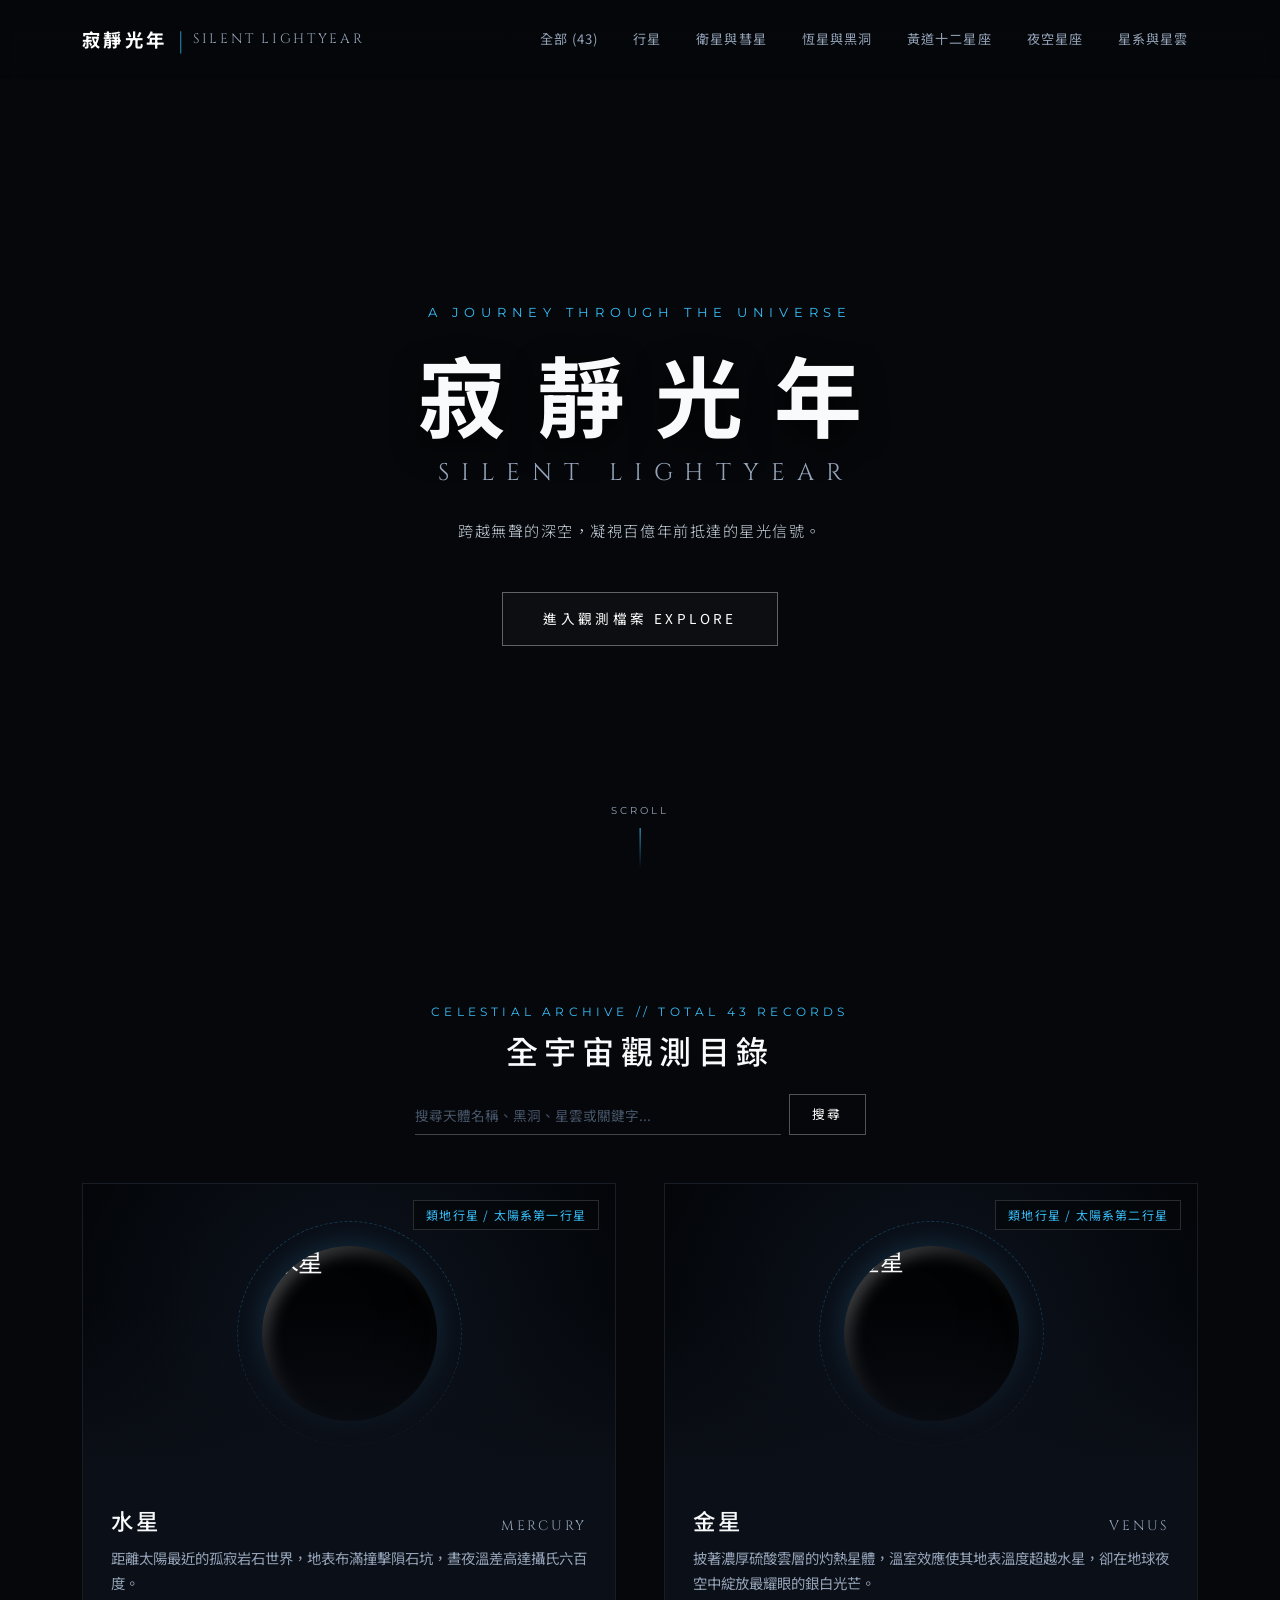
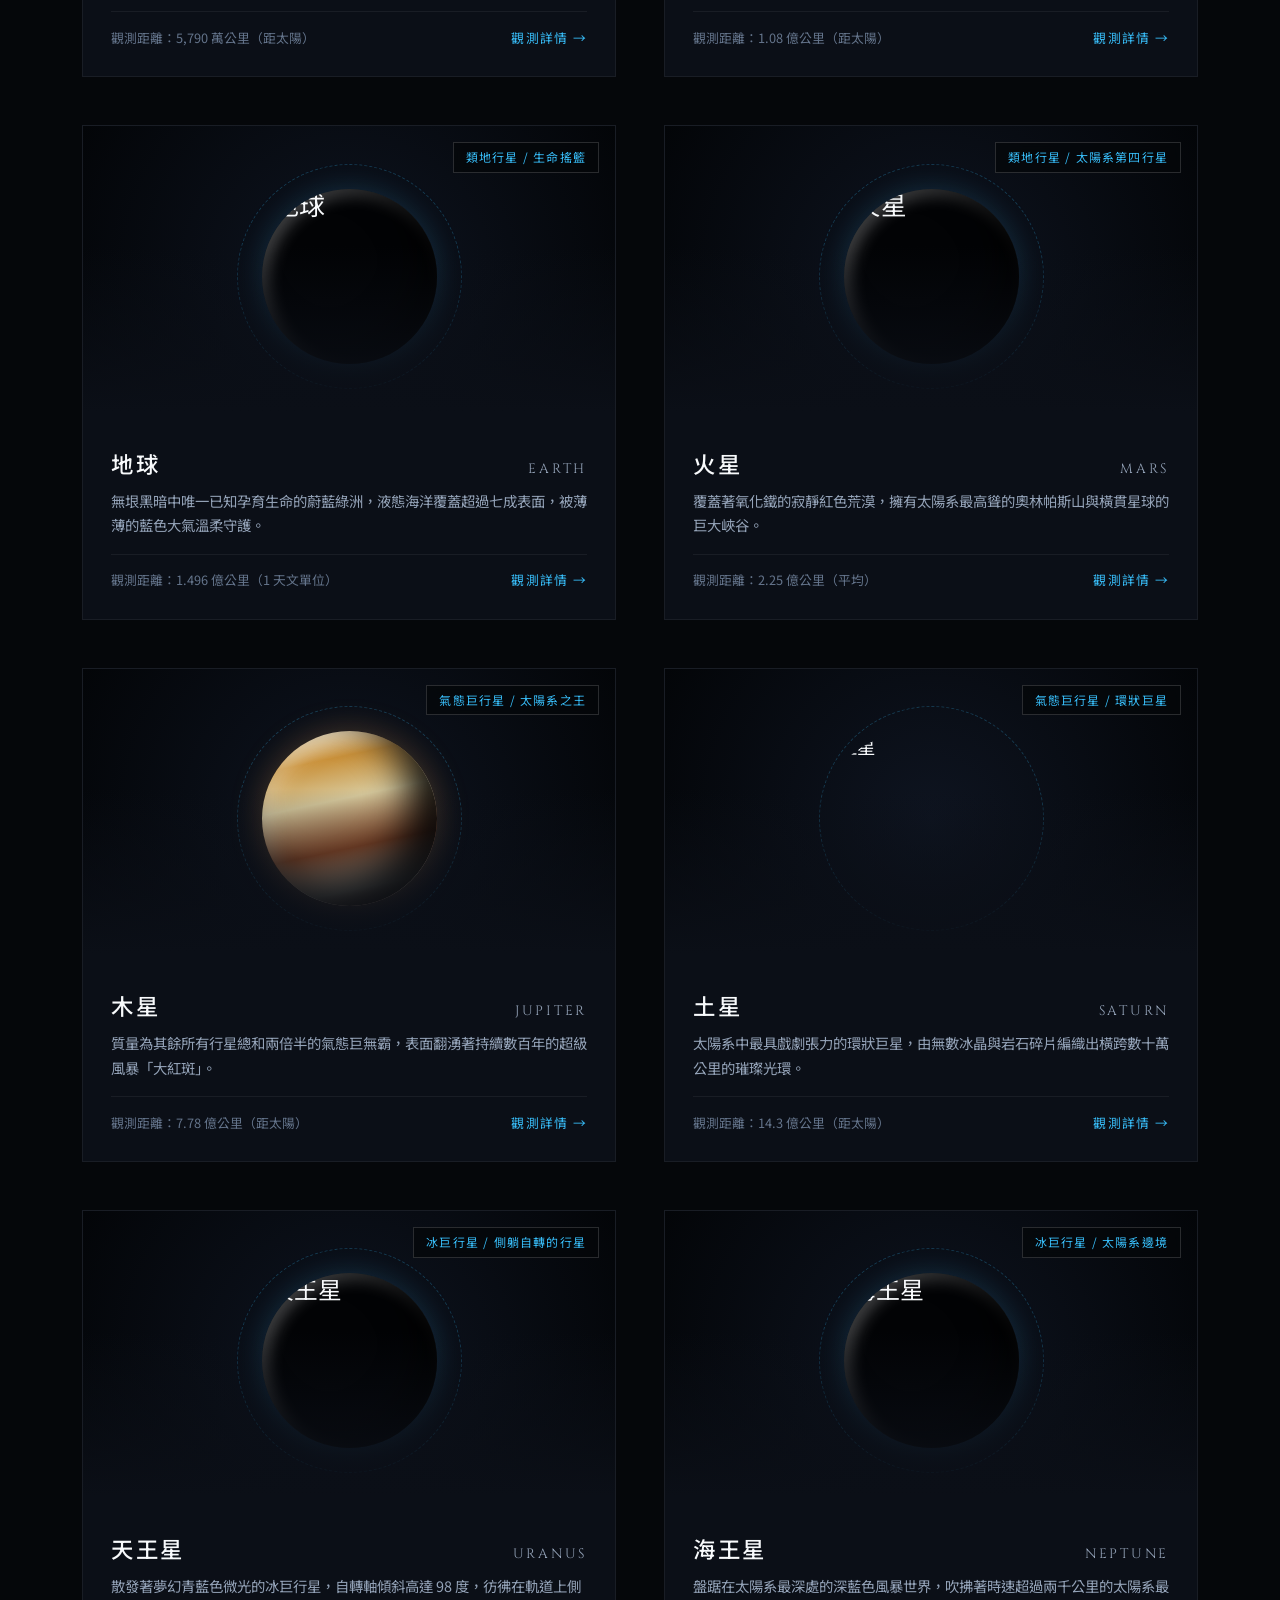
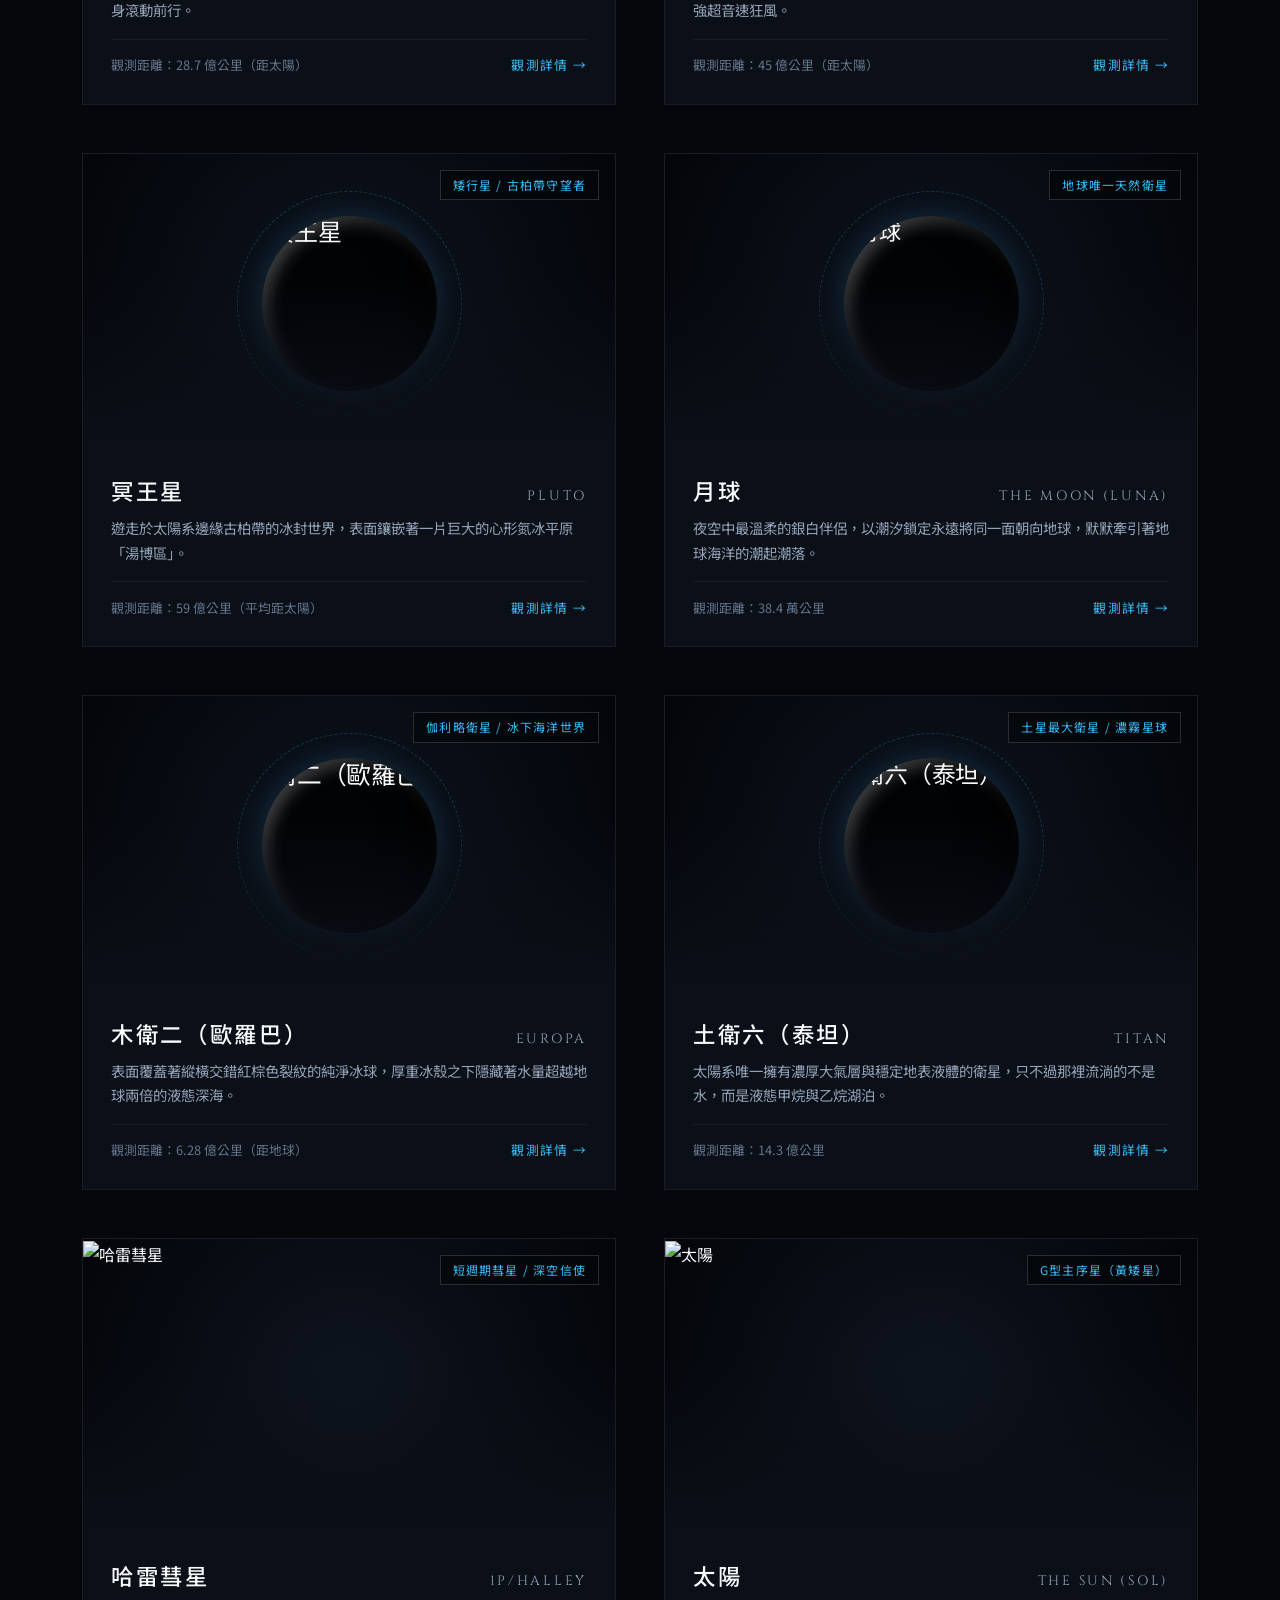
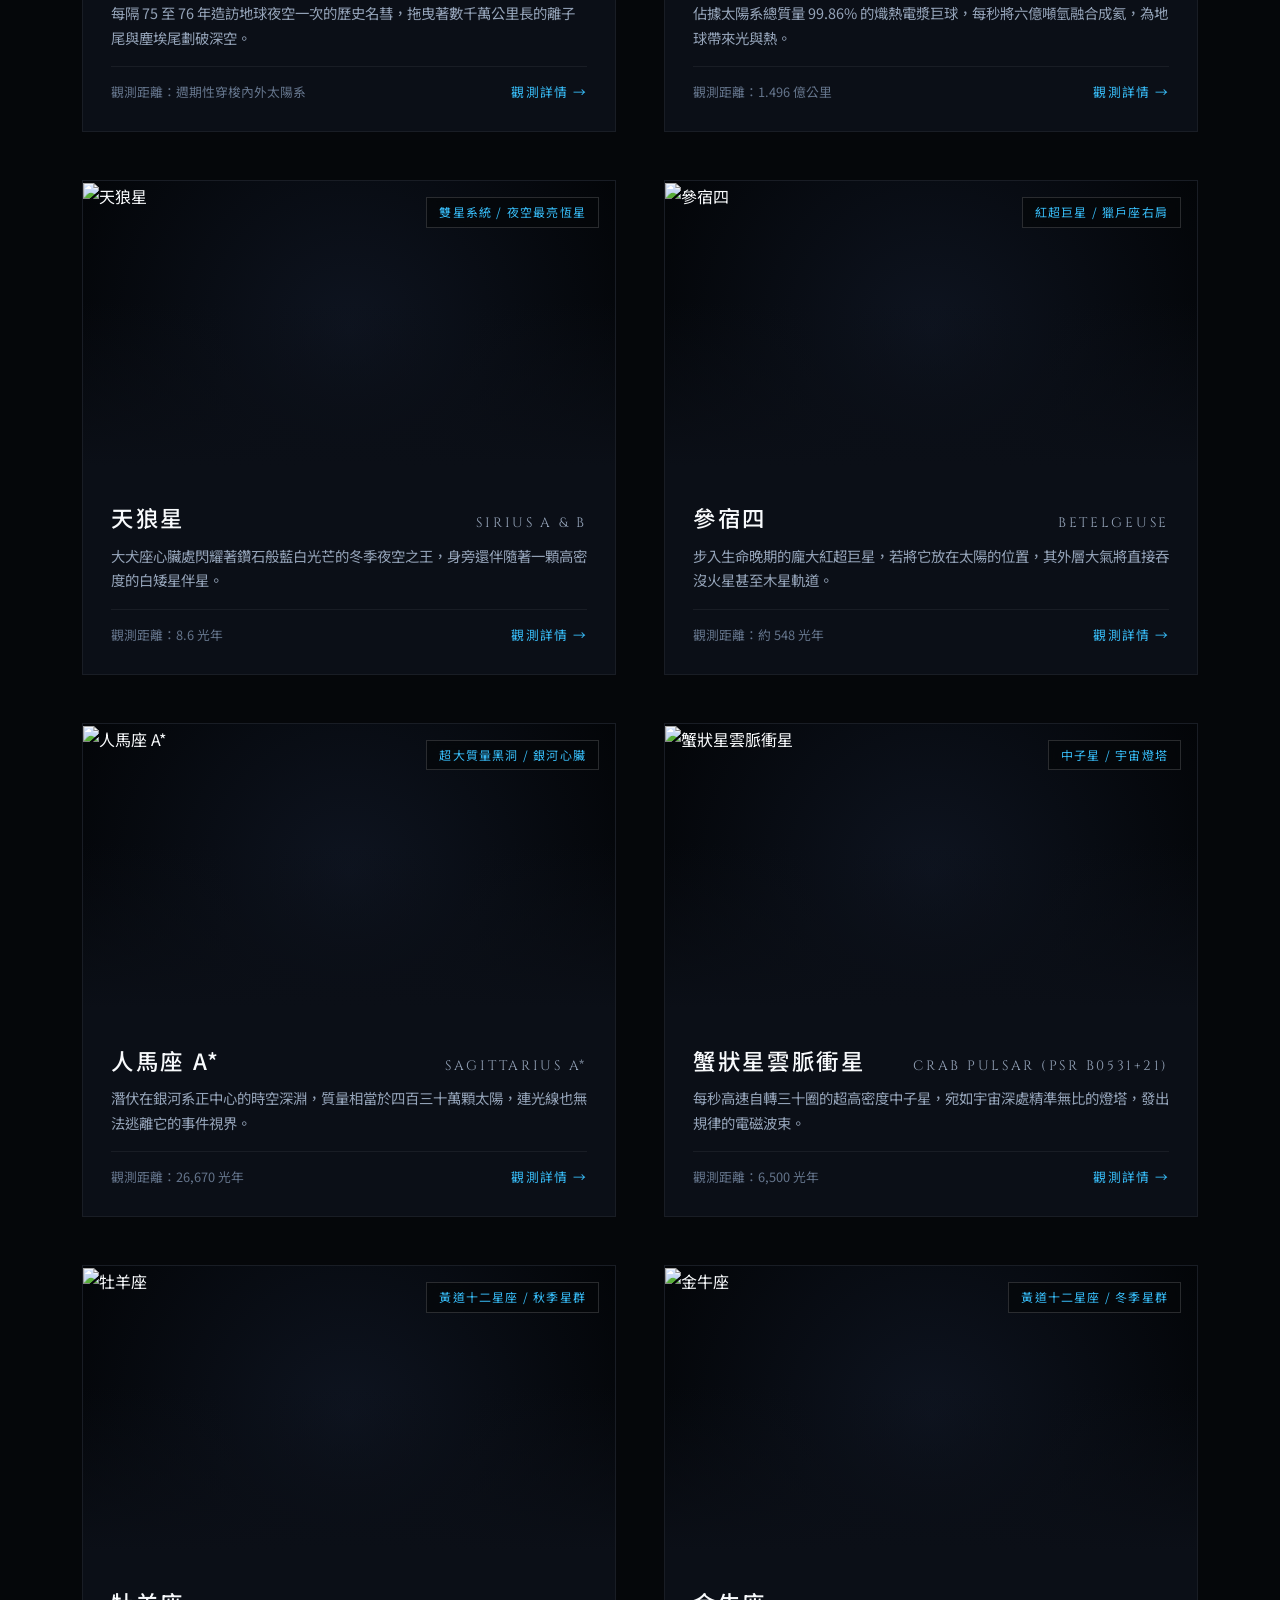
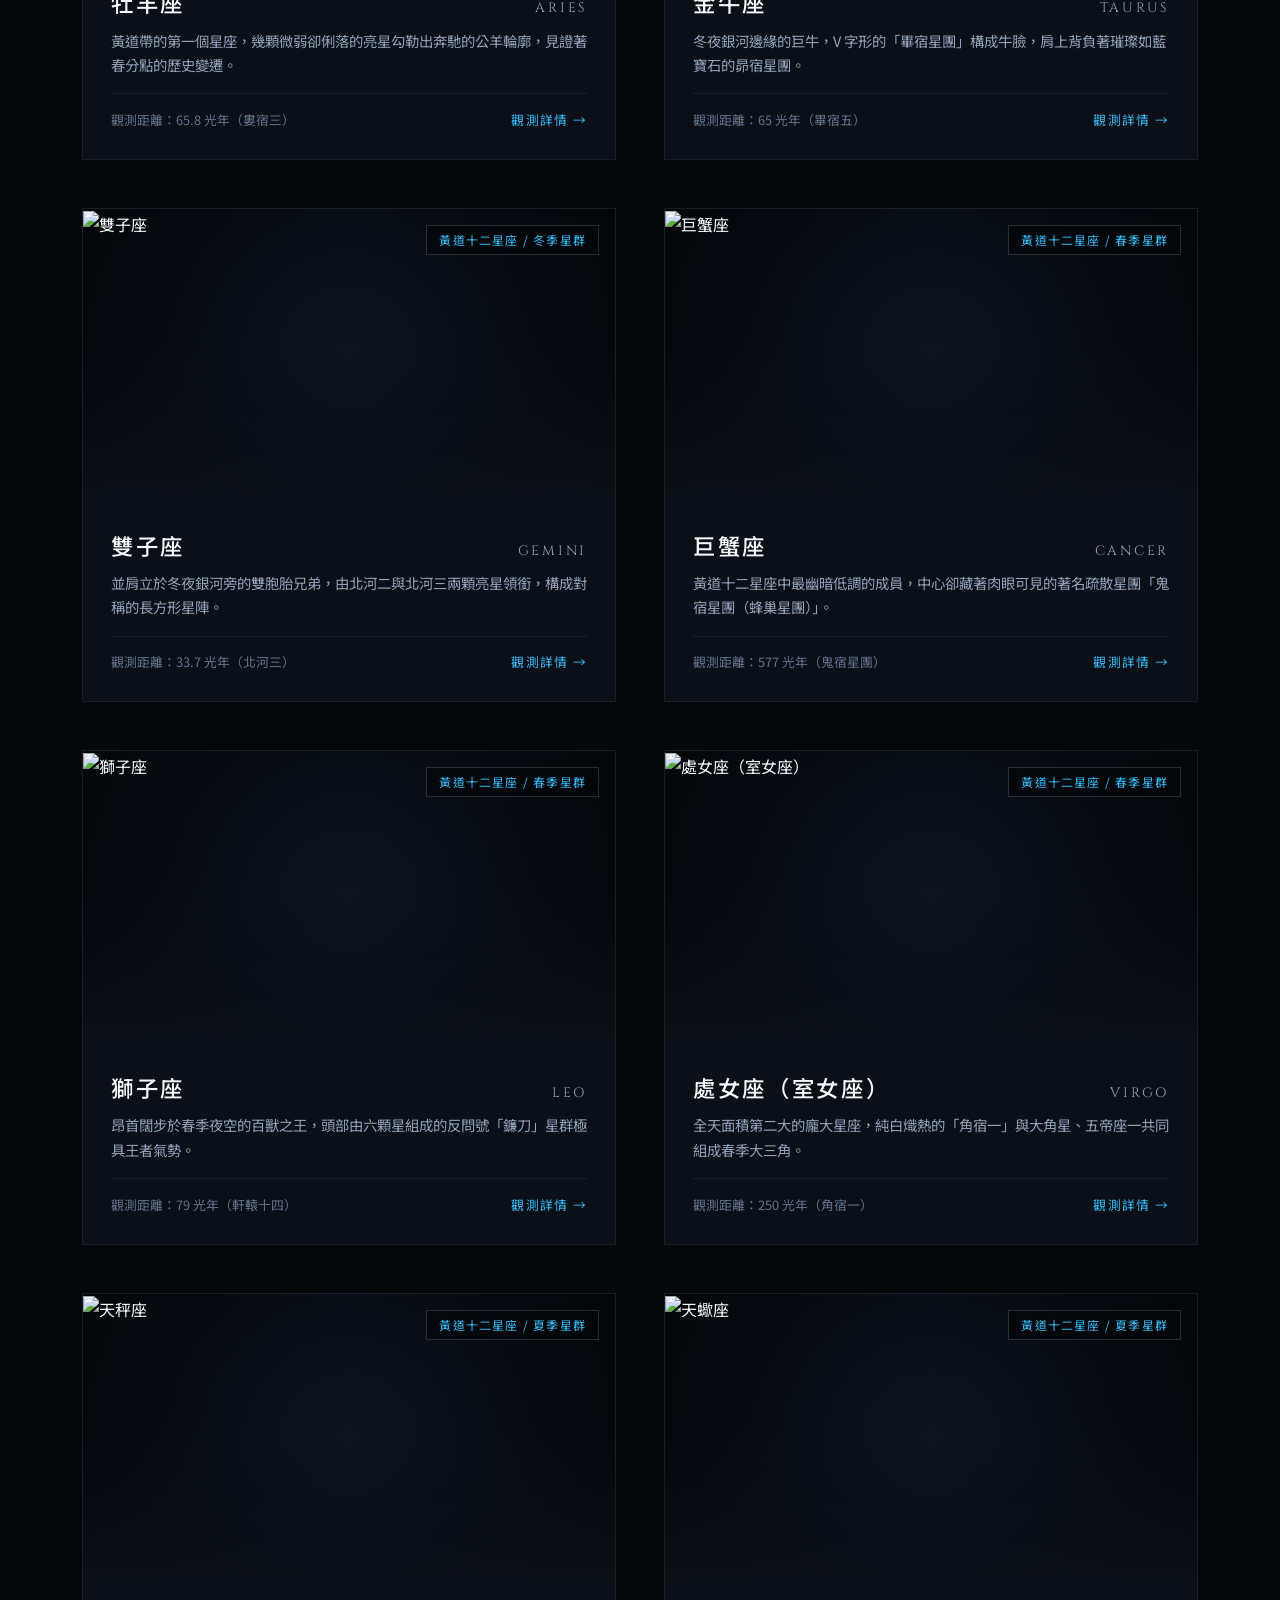
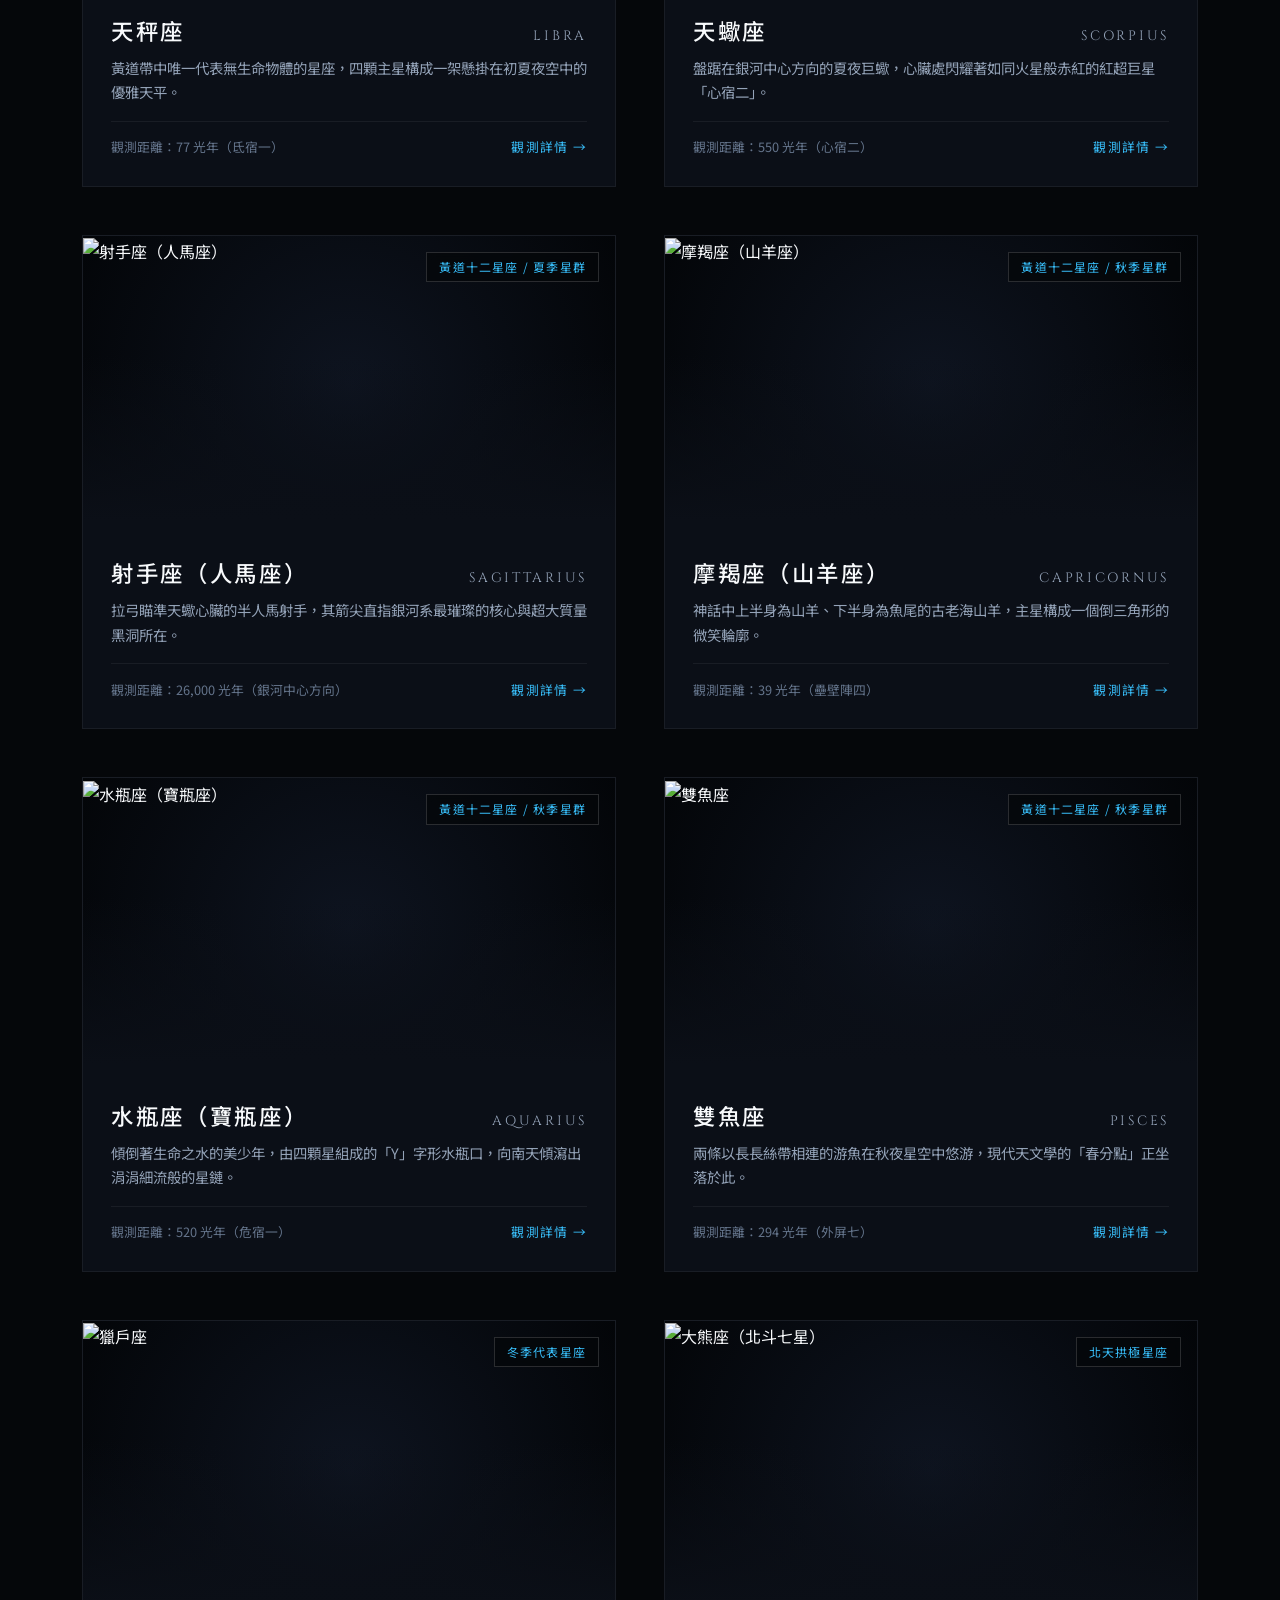
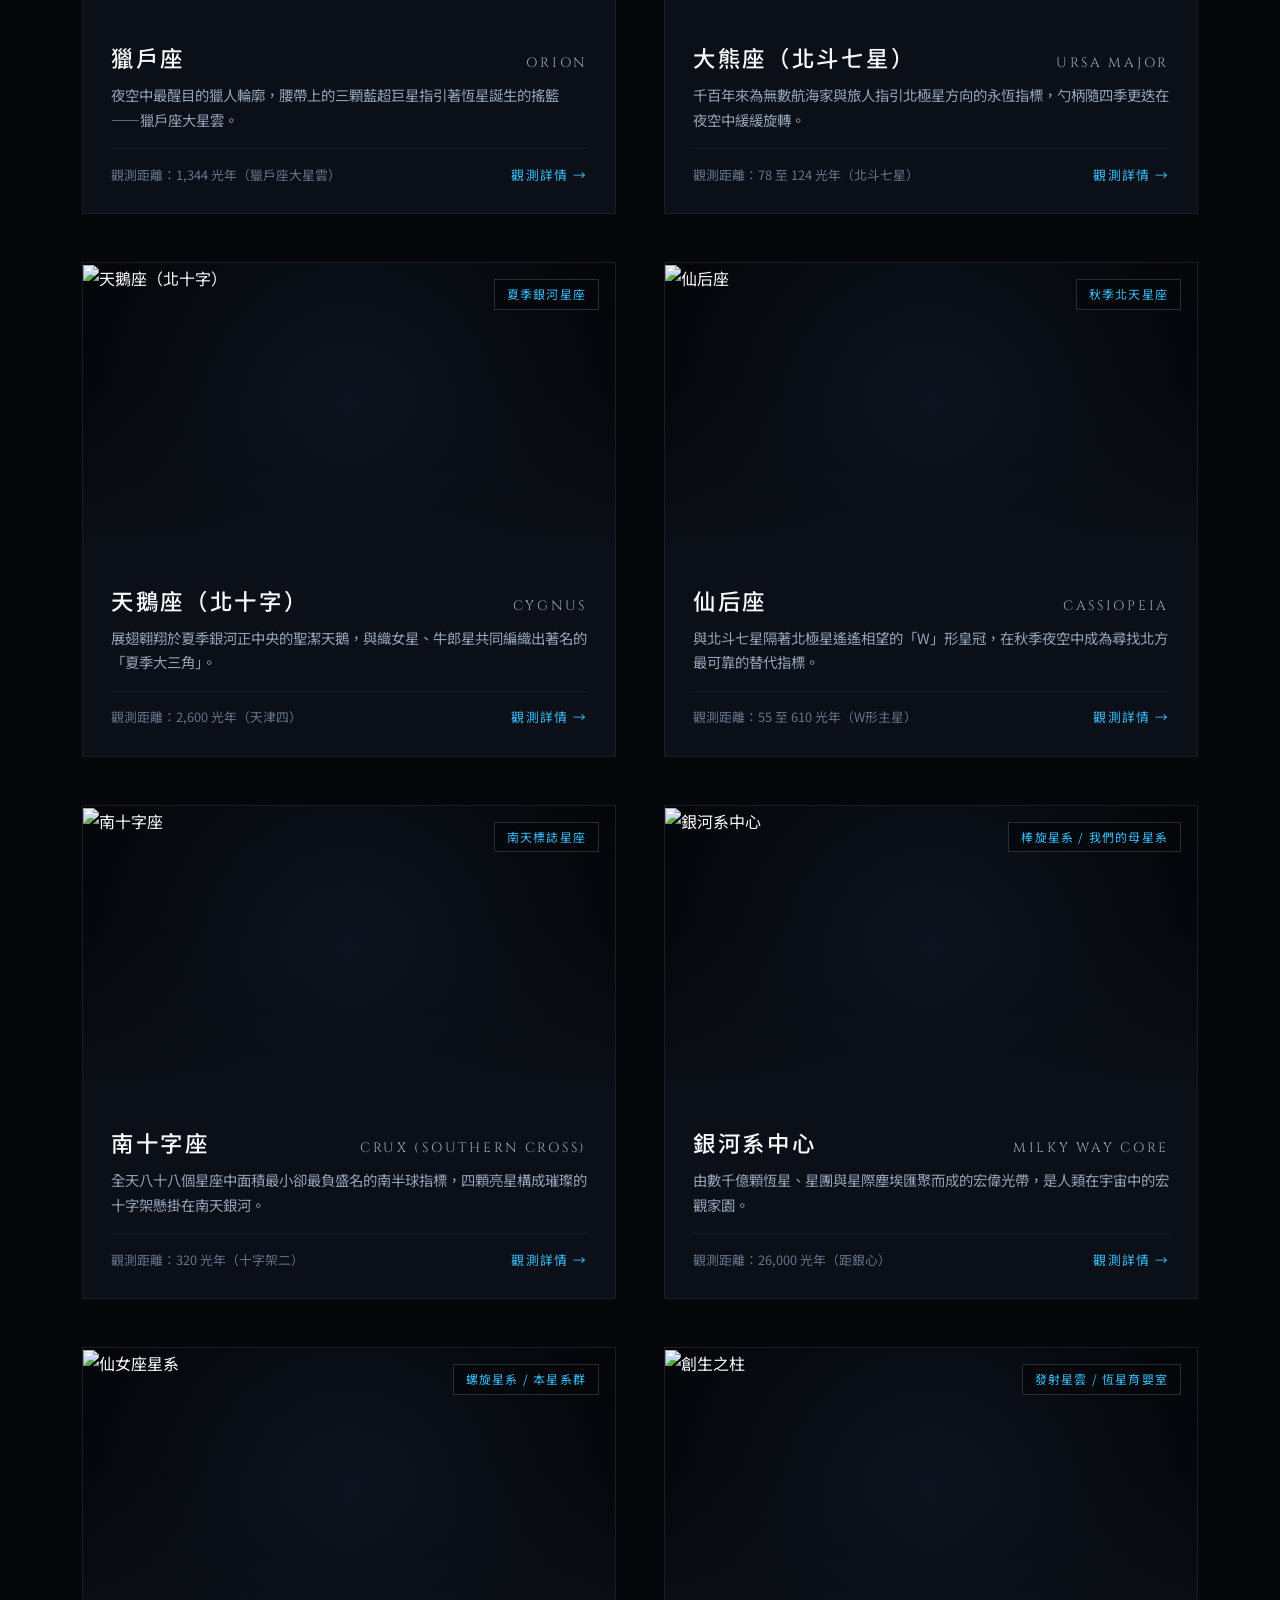
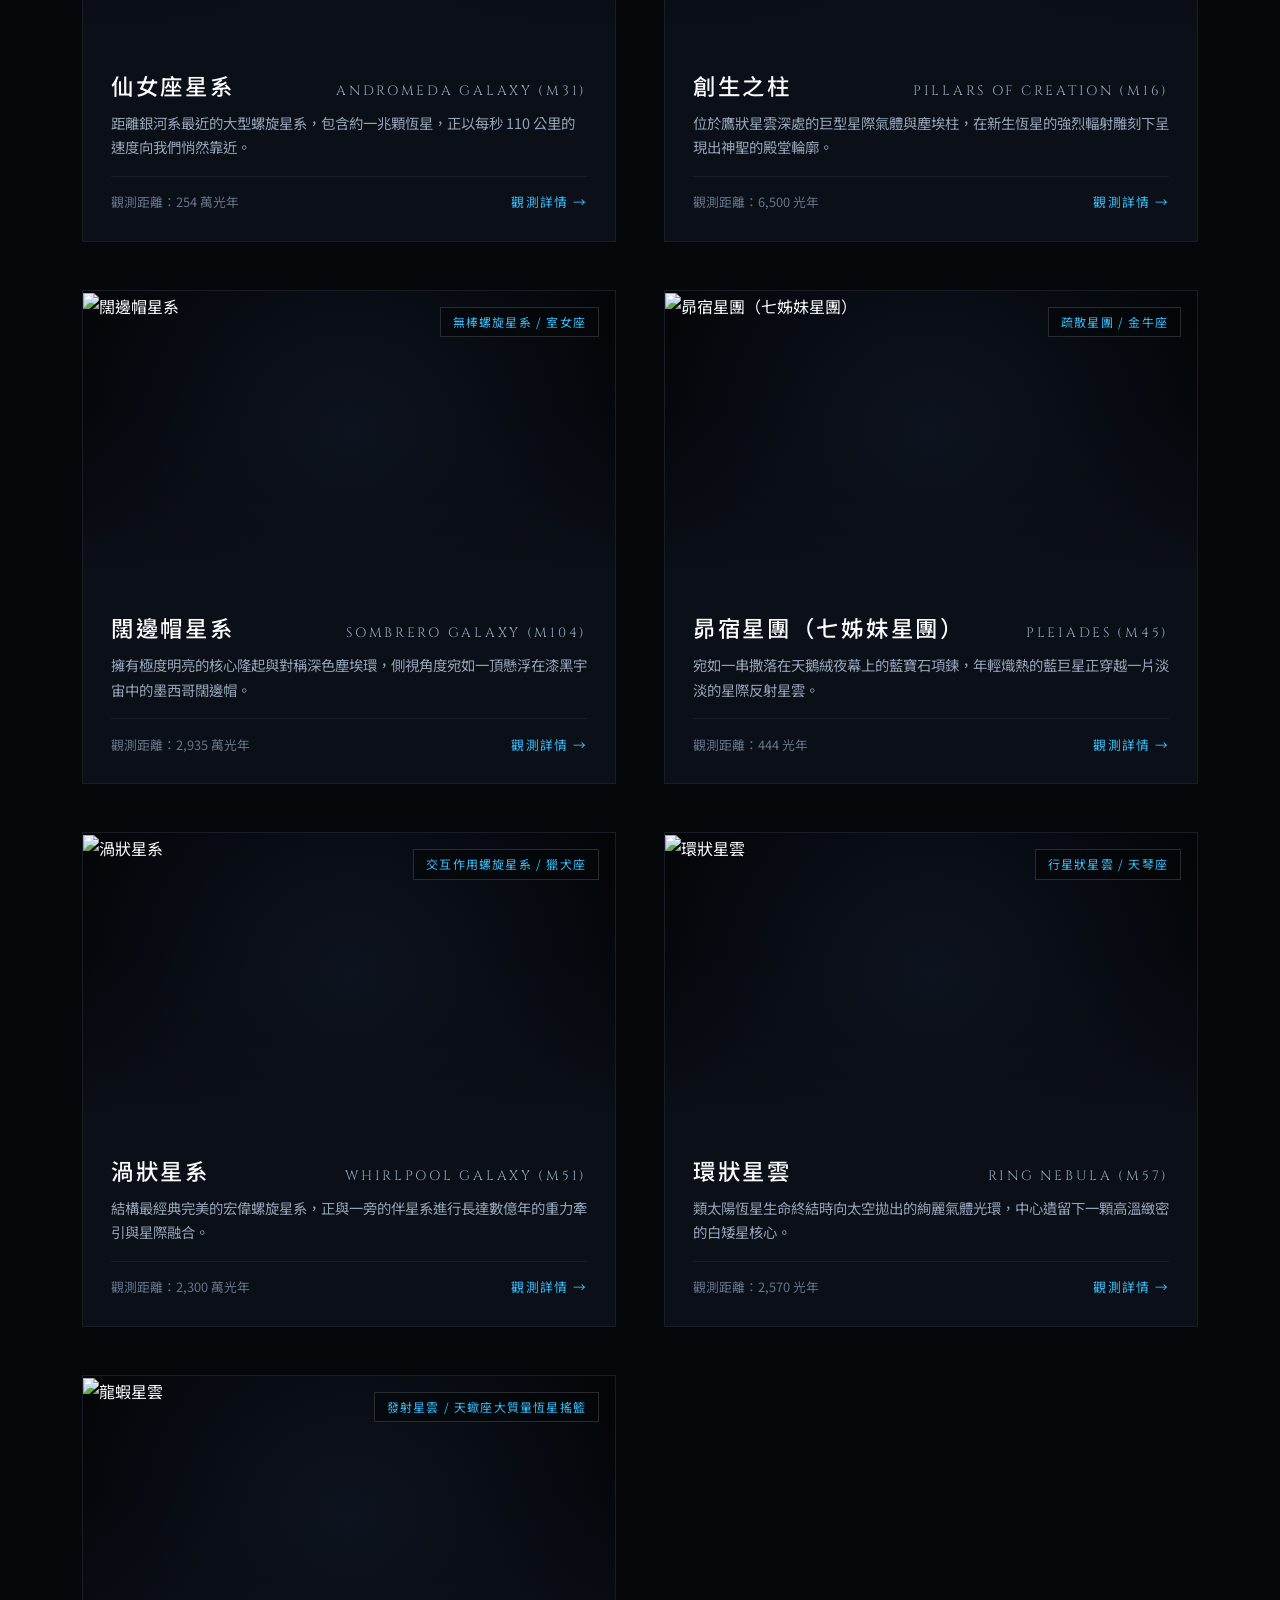
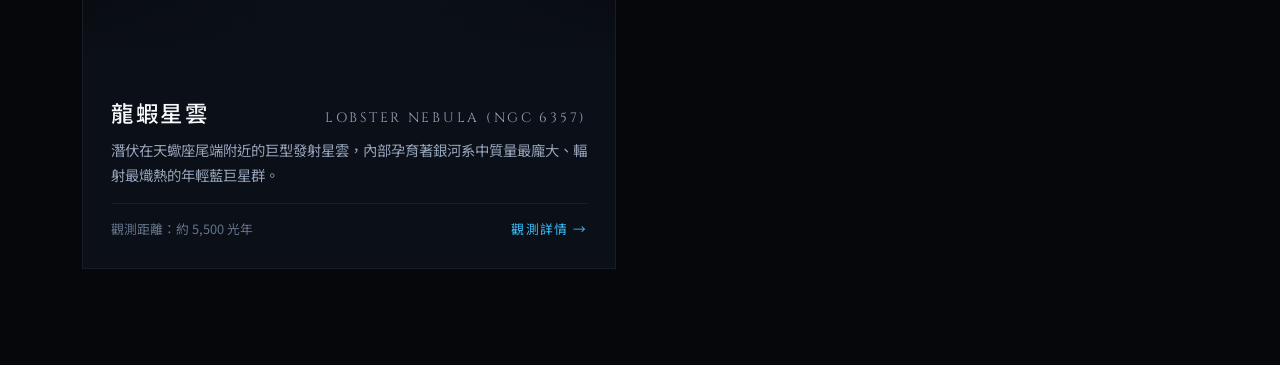
==== docs/index.html @ 85186f31 "add" ====
<!DOCTYPE html>
<html lang="zh-Hant">
<head>
    <meta charset="UTF-8">
    <meta name="viewport" content="width=device-width, initial-scale=1.0">
    <title>深空探索檔案館 | 寂靜光年 SILENT LIGHTYEAR</title>
    <link rel="preconnect" href="https://fonts.googleapis.com">
    <link rel="preconnect" href="https://fonts.gstatic.com" crossorigin>
    <link href="https://fonts.googleapis.com/css2?family=Cinzel:wght@500;700&family=Montserrat:wght@300;400;600&family=Noto+Sans+TC:wght@300;400;500;700&display=swap" rel="stylesheet">
    <link href="https://cdn.jsdelivr.net/npm/bootstrap@5.3.3/dist/css/bootstrap.min.css" rel="stylesheet">
    <style>
/* 全域深空色票與字體 */
:root {
    --bg-void: #05070a;
    --bg-card: #0b0f17;
    --accent-cyan: #38bdf8;
    --accent-glow: rgba(56, 189, 248, 0.25);
    --text-main: #f8fafc;
    --text-muted: #94a3b8;
    --font-zh: 'Noto Sans TC', sans-serif;
    --font-en-display: 'Cinzel', serif;
    --font-en-sans: 'Montserrat', sans-serif;
}

html {
    scroll-behavior: smooth;
}

body {
    background-color: var(--bg-void);
    color: var(--text-main);
    font-family: var(--font-zh);
    overflow-x: hidden;
    line-height: 1.7;
}

/* 導覽列：統一單行橫排與毛玻璃效果 */
.cinema-nav {
    background: linear-gradient(to bottom, rgba(5, 7, 10, 0.92) 0%, rgba(5, 7, 10, 0) 100%);
    backdrop-filter: blur(8px);
    padding: 1.1rem 0;
    transition: all 0.3s ease;
}

.brand-zh {
    font-weight: 700;
    letter-spacing: 0.18em;
    font-size: 1.15rem;
    white-space: nowrap;
}

.brand-divider {
    margin: 0 0.65rem;
    color: var(--accent-cyan);
    opacity: 0.6;
}

.brand-en {
    font-family: var(--font-en-display);
    font-size: 0.85rem;
    letter-spacing: 0.2em;
    color: var(--text-muted);
    white-space: nowrap;
}

.nav-link {
    font-size: 0.82rem;
    letter-spacing: 0.08em;
    color: var(--text-muted) !important;
    white-space: nowrap;
    padding: 0.4rem 0.6rem !important;
    transition: color 0.3s ease;
}

.nav-link:hover {
    color: #fff !important;
    text-shadow: 0 0 10px var(--accent-glow);
}

/* 1. 滿版主視覺 Hero Section + 星空放大縮小呼吸動畫 */
.hero-section {
    position: relative;
    height: 100vh;
    min-height: 600px;
    overflow: hidden;
    display: flex;
    align-items: center;
    justify-content: center;
}

.hero-bg-zoom {
    position: absolute;
    inset: 0;
    background-size: cover;
    background-position: center;
    animation: cosmosZoom 22s ease-in-out infinite alternate;
    z-index: 0;
}

@keyframes cosmosZoom {
    0% {
        transform: scale(1);
    }
    100% {
        transform: scale(1.14);
    }
}

.hero-overlay {
    position: absolute;
    inset: 0;
    z-index: 1;
    background: radial-gradient(circle at center, rgba(5, 7, 10, 0.3) 0%, rgba(5, 7, 10, 0.95) 85%),
                linear-gradient(to top, var(--bg-void) 0%, transparent 25%);
}

.hero-content {
    position: relative;
    z-index: 2;
    padding-top: 3rem;
}

.hero-subtitle {
    font-family: var(--font-en-sans);
    font-size: 0.8rem;
    letter-spacing: 0.45em;
    color: var(--accent-cyan);
    margin-bottom: 1rem;
}

.hero-title {
    font-size: clamp(2.8rem, 7vw, 5.5rem);
    font-weight: 700;
    letter-spacing: 0.35em;
    margin-right: -0.35em;
    text-shadow: 0 10px 30px rgba(0, 0, 0, 0.8);
}

.hero-en-title {
    font-family: var(--font-en-display);
    font-size: clamp(1rem, 2.5vw, 1.5rem);
    letter-spacing: 0.5em;
    margin-right: -0.5em;
    color: var(--text-muted);
    margin-top: 0.5rem;
}

.hero-desc {
    max-width: 540px;
    color: #cbd5e1;
    font-weight: 300;
    letter-spacing: 0.1em;
    margin-top: 1.5rem;
    font-size: 0.95rem;
}

/* 電影感幽靈發光按鈕 */
.btn-cinema {
    display: inline-block;
    padding: 0.9rem 2.5rem;
    border: 1px solid rgba(255, 255, 255, 0.35);
    color: #fff;
    text-decoration: none;
    font-size: 0.85rem;
    letter-spacing: 0.25em;
    background: rgba(255, 255, 255, 0.03);
    backdrop-filter: blur(4px);
    transition: all 0.4s ease;
}

.btn-cinema:hover {
    border-color: var(--accent-cyan);
    background: rgba(56, 189, 248, 0.1);
    box-shadow: 0 0 25px var(--accent-glow);
    color: #fff;
}

.btn-cinema-sm {
    display: inline-block;
    padding: 0.55rem 1.4rem;
    border: 1px solid rgba(255, 255, 255, 0.3);
    color: #fff;
    background: transparent;
    text-decoration: none;
    font-size: 0.8rem;
    letter-spacing: 0.15em;
    transition: all 0.3s ease;
}

.btn-cinema-sm:hover {
    border-color: var(--accent-cyan);
    background: rgba(56, 189, 248, 0.12);
    color: #fff;
}

/* 向下捲動指示線 */
.scroll-indicator {
    position: absolute;
    bottom: 2rem;
    left: 50%;
    transform: translateX(-50%);
    z-index: 2;
    text-align: center;
}

.scroll-indicator span {
    display: block;
    font-family: var(--font-en-sans);
    font-size: 0.65rem;
    letter-spacing: 0.3em;
    color: var(--text-muted);
    margin-bottom: 0.5rem;
}

.scroll-indicator .line {
    width: 1px;
    height: 40px;
    background: linear-gradient(to bottom, var(--accent-cyan), transparent);
    margin: 0 auto;
}

/* 2. 檔案庫與篩選器 */
.section-tag {
    font-family: var(--font-en-sans);
    font-size: 0.75rem;
    letter-spacing: 0.35em;
    color: var(--accent-cyan);
}

.section-title {
    font-size: 2rem;
    font-weight: 500;
    letter-spacing: 0.2em;
    margin-top: 0.5rem;
}

.filter-btn {
    padding: 0.5rem 1.25rem;
    border: 1px solid rgba(255, 255, 255, 0.12);
    color: var(--text-muted);
    text-decoration: none;
    font-size: 0.85rem;
    letter-spacing: 0.1em;
    white-space: nowrap;
    transition: all 0.3s ease;
}

.filter-btn:hover, .filter-btn.active {
    border-color: var(--accent-cyan);
    color: #fff;
    background: rgba(56, 189, 248, 0.1);
}

/* 天體電影劇照卡片 */
.celestial-card {
    display: block;
    background-color: var(--bg-card);
    border: 1px solid rgba(255, 255, 255, 0.06);
    text-decoration: none;
    color: inherit;
    overflow: hidden;
    transition: transform 0.4s ease, border-color 0.4s ease, box-shadow 0.4s ease;
}

.celestial-card:hover {
    transform: translateY(-6px);
    border-color: rgba(56, 189, 248, 0.4);
    box-shadow: 0 15px 40px rgba(0, 0, 0, 0.7), 0 0 20px rgba(56, 189, 248, 0.1);
    color: inherit;
}

.card-img-wrapper {
    position: relative;
    aspect-ratio: 16 / 9;
    overflow: hidden;
    background: radial-gradient(circle at center, #0e1420 0%, #030508 100%);
}

/* 一般星座/星系劇照放大效果 */
.card-img-wrapper > img {
    width: 100%;
    height: 100%;
    object-fit: cover;
    transition: transform 0.7s ease;
}

.celestial-card:hover .card-img-wrapper > img {
    transform: scale(1.06);
}

/* ================= 統一大小的可自轉立體行星 ================= */
.planet-stage {
    display: flex;
    align-items: center;
    justify-content: center;
}

.planet-orbit-ring {
    position: absolute;
    width: 225px;
    height: 225px;
    border-radius: 50%;
    border: 1px dashed rgba(56, 189, 248, 0.25);
    animation: orbitSpin 60s linear infinite reverse;
    pointer-events: none;
}

.planet-globe {
    position: relative;
    width: 175px;
    height: 175px;
    border-radius: 50%;
    overflow: hidden;
    background-color: #020305;
    box-shadow: 
        inset -20px -16px 32px rgba(0, 0, 0, 0.92),
        inset 6px 6px 16px rgba(255, 255, 255, 0.25),
        0 0 28px rgba(56, 189, 248, 0.18);
    transition: transform 0.5s ease, box-shadow 0.5s ease;
}

.planet-globe img {
    width: 100%;
    height: 100%;
    object-fit: cover;
    object-position: center;
    transform: scale(var(--planet-zoom, 1.45));
    animation: planetSpin 36s linear infinite;
}

/* 土星光環特別保留完整外圈 */
.planet-globe.saturn-ring-mode {
    width: 215px;
    height: 175px;
    border-radius: 45%;
    box-shadow: none;
    background: transparent;
}

.planet-globe.saturn-ring-mode img {
    animation: saturnWobble 14s ease-in-out infinite alternate;
}

/* 純 CSS 3D 氣態巨行星：木星（含大紅斑與流暢雲帶自轉） */
.planet-globe.jupiter-3d-globe {
    background: 
        radial-gradient(ellipse 26px 15px at 66% 63%, rgba(194, 65, 36, 0.95) 0%, rgba(224, 114, 74, 0.85) 55%, transparent 75%),
        repeating-linear-gradient(
            -12deg,
            #d8ca9d 0%,
            #c99039 10%,
            #e8dcc2 18%,
            #a55c33 28%,
            #dfd3b8 38%,
            #b86e3c 48%,
            #e3d7bc 58%,
            #9c522b 68%,
            #d8ca9d 80%
        );
    background-size: 200% 200%;
    animation: jupiterBandFlow 18s linear infinite;
    box-shadow: 
        inset -26px -20px 38px rgba(0, 0, 0, 0.92),
        inset 8px 8px 18px rgba(255, 245, 220, 0.35),
        0 0 32px rgba(217, 145, 75, 0.3);
}

.celestial-card:hover .planet-globe {
    transform: scale(1.08);
    box-shadow: 
        inset -20px -16px 32px rgba(0, 0, 0, 0.85),
        inset 6px 6px 18px rgba(255, 255, 255, 0.35),
        0 0 38px rgba(56, 189, 248, 0.45);
}

.celestial-card:hover .planet-globe.saturn-ring-mode {
    box-shadow: none;
    filter: drop-shadow(0 0 18px rgba(56, 189, 248, 0.4));
}

.celestial-card:hover .planet-globe.jupiter-3d-globe {
    animation-duration: 7s;
    box-shadow: 
        inset -26px -20px 38px rgba(0, 0, 0, 0.88),
        inset 8px 8px 20px rgba(255, 245, 220, 0.45),
        0 0 42px rgba(217, 145, 75, 0.55);
}

.celestial-card:hover .planet-globe img {
    animation-duration: 14s;
}

@keyframes planetSpin {
    from {
        transform: scale(var(--planet-zoom, 1.45)) rotate(0deg);
    }
    to {
        transform: scale(var(--planet-zoom, 1.45)) rotate(360deg);
    }
}

@keyframes saturnWobble {
    0% {
        transform: scale(var(--planet-zoom, 1.15)) rotate(-6deg);
    }
    100% {
        transform: scale(var(--planet-zoom, 1.15)) rotate(8deg);
    }
}

@keyframes jupiterBandFlow {
    0% {
        background-position: 0% 50%;
    }
    100% {
        background-position: 200% 50%;
    }
}

@keyframes orbitSpin {
    from { transform: rotate(0deg); }
    to { transform: rotate(360deg); }
}

.card-vignette {
    position: absolute;
    inset: 0;
    background: linear-gradient(to top, var(--bg-card) 5%, transparent 60%);
    pointer-events: none;
}

.card-badge {
    position: absolute;
    top: 1rem;
    right: 1rem;
    z-index: 2;
    background: rgba(5, 7, 10, 0.75);
    backdrop-filter: blur(6px);
    border: 1px solid rgba(255, 255, 255, 0.15);
    padding: 0.25rem 0.75rem;
    font-size: 0.75rem;
    letter-spacing: 0.1em;
    color: var(--accent-cyan);
}

.card-info {
    padding: 1.5rem 1.75rem 1.75rem;
}

.card-title-zh {
    font-size: 1.4rem;
    font-weight: 500;
    letter-spacing: 0.12em;
}

.card-title-en {
    font-family: var(--font-en-display);
    font-size: 0.85rem;
    letter-spacing: 0.2em;
    color: var(--text-muted);
}

.card-summary {
    color: var(--text-muted);
    font-size: 0.9rem;
    display: -webkit-box;
    -webkit-line-clamp: 2;
    -webkit-box-orient: vertical;
    overflow: hidden;
}

.card-meta {
    font-size: 0.8rem;
    color: #64748b;
    border-top: 1px solid rgba(255, 255, 255, 0.06);
    padding-top: 0.9rem;
}

.read-more {
    color: var(--accent-cyan);
    letter-spacing: 0.1em;
}

/* 3. 單頁詳情頁 Detail Page (頂天立地巨星滿版靜止特寫版) */
.detail-hero {
    position: relative;
    height: 75vh;
    min-height: 540px;
    overflow: hidden;
    display: flex;
    align-items: flex-end;
    padding-bottom: 3.5rem;
    background-color: #020305;
}

/* 巨幅星球特寫：頂天立地滿版構圖 + 靜止不動 */
.detail-bg-stage.cinema-planet-closeup {
    position: absolute;
    inset: 0;
    background-size: cover;
    background-repeat: no-repeat;
    background-position: center 45%;
    transform: scale(1.12);
    z-index: 0;
}

/* 詳情頁專用：巨幅靜止 3D 木星 */
.detail-bg-stage.detail-jupiter-closeup {
    position: absolute;
    width: clamp(560px, 68vw, 880px);
    height: clamp(560px, 68vw, 880px);
    left: 50%;
    top: 46%;
    transform: translate(-50%, -50%);
    border-radius: 50%;
    background: 
        radial-gradient(ellipse 95px 52px at 66% 63%, rgba(194, 65, 36, 0.95) 0%, rgba(224, 114, 74, 0.85) 55%, transparent 75%),
        repeating-linear-gradient(
            -12deg,
            #d8ca9d 0%,
            #c99039 10%,
            #e8dcc2 18%,
            #a55c33 28%,
            #dfd3b8 38%,
            #b86e3c 48%,
            #e3d7bc 58%,
            #9c522b 68%,
            #d8ca9d 80%
        );
    box-shadow: 
        inset -80px -60px 120px rgba(0, 0, 0, 0.92),
        inset 25px 25px 60px rgba(255, 245, 220, 0.25),
        0 0 90px rgba(217, 145, 75, 0.2);
    z-index: 0;
}

/* 星座與星系：靜止全幅劇照 */
.detail-bg-stage.cinema-cosmos-zoom {
    position: absolute;
    inset: 0;
    background-size: cover;
    background-position: center;
    z-index: 0;
}

.detail-overlay {
    position: absolute;
    inset: 0;
    z-index: 1;
    background: 
        radial-gradient(circle at 52% 45%, transparent 32%, rgba(5, 7, 10, 0.88) 85%),
        linear-gradient(to top, var(--bg-void) 6%, rgba(5, 7, 10, 0.25) 45%, rgba(5, 7, 10, 0.78) 100%);
    pointer-events: none;
}

.detail-header-content {
    position: relative;
    z-index: 2;
}

.back-link {
    color: var(--text-muted);
    text-decoration: none;
    font-size: 0.85rem;
    letter-spacing: 0.15em;
    transition: color 0.3s ease;
}

.back-link:hover {
    color: var(--accent-cyan);
}

.detail-category {
    color: var(--accent-cyan);
    font-size: 0.85rem;
    letter-spacing: 0.2em;
}

.detail-title-zh {
    font-size: clamp(2.5rem, 5.5vw, 4.5rem);
    font-weight: 700;
    letter-spacing: 0.2em;
    margin-bottom: 0.2rem;
    text-shadow: 0 8px 25px rgba(0, 0, 0, 0.9);
}

.detail-title-en {
    font-family: var(--font-en-display);
    font-size: 1.25rem;
    letter-spacing: 0.35em;
    color: var(--text-muted);
}

.telemetry-box {
    background: var(--bg-card);
    border: 1px solid rgba(255, 255, 255, 0.08);
    padding: 2rem;
}

.telemetry-heading {
    font-size: 0.9rem;
    letter-spacing: 0.2em;
    color: var(--accent-cyan);
    margin-bottom: 1.5rem;
    padding-bottom: 0.75rem;
    border-bottom: 1px solid rgba(56, 189, 248, 0.2);
}

.telemetry-item {
    margin-bottom: 1.25rem;
    padding-bottom: 1.25rem;
    border-bottom: 1px solid rgba(255, 255, 255, 0.05);
}

.telemetry-item .label {
    display: block;
    font-size: 0.7rem;
    letter-spacing: 0.15em;
    color: var(--text-muted);
    margin-bottom: 0.25rem;
}

.telemetry-item .value {
    font-size: 1.05rem;
    font-weight: 500;
    letter-spacing: 0.05em;
}

.story-lead {
    font-size: 1.35rem;
    font-weight: 400;
    line-height: 1.8;
    color: #e2e8f0;
}

.story-text {
    color: var(--text-muted);
    font-size: 1.05rem;
    line-height: 2;
}

/* 頁尾與極簡輸入框 */
.cinema-footer {
    background-color: #030406;
    border-top: 1px solid rgba(255, 255, 255, 0.05);
}

.footer-brand {
    font-size: 1.1rem;
    letter-spacing: 0.2em;
}

.footer-brand span {
    font-family: var(--font-en-display);
    font-size: 0.85rem;
    color: var(--text-muted);
}

.cinema-input {
    background: transparent;
    border: none;
    border-bottom: 1px solid rgba(255, 255, 255, 0.25);
    border-radius: 0;
    color: #fff;
    padding-left: 0;
}

.cinema-input:focus {
    background: transparent;
    border-color: var(--accent-cyan);
    box-shadow: none;
    color: #fff;
}

.cinema-input::placeholder {
    color: #475569;
    font-size: 0.85rem;
}
    </style>
</head>
<body>
<nav class="navbar navbar-expand-xl navbar-dark fixed-top cinema-nav">
    <div class="container">
        <a class="navbar-brand d-flex align-items-center text-nowrap" href="index.html">
            <span class="brand-zh">寂靜光年</span>
            <span class="brand-divider">|</span>
            <span class="brand-en d-none d-sm-inline">SILENT LIGHTYEAR</span>
        </a>
        <button class="navbar-toggler border-0" type="button" data-bs-toggle="collapse" data-bs-target="#navbarNav">
            <span class="navbar-toggler-icon"></span>
        </button>
        <div class="collapse navbar-collapse justify-content-end" id="navbarNav">
            <ul class="navbar-nav align-items-center gap-2 gap-xl-3 text-center py-3 py-xl-0">
                <li class="nav-item"><a class="nav-link text-nowrap" href="index.html#archive">全部 (43)</a></li>
                <li class="nav-item"><a class="nav-link text-nowrap" href="index.html?type=solar#archive">行星</a></li>
                <li class="nav-item"><a class="nav-link text-nowrap" href="index.html?type=moon#archive">衛星與彗星</a></li>
                <li class="nav-item"><a class="nav-link text-nowrap" href="index.html?type=star#archive">恆星與黑洞</a></li>
                <li class="nav-item"><a class="nav-link text-nowrap" href="index.html?type=zodiac#archive">黃道十二星座</a></li>
                <li class="nav-item"><a class="nav-link text-nowrap" href="index.html?type=constellation#archive">夜空星座</a></li>
                <li class="nav-item"><a class="nav-link text-nowrap" href="index.html?type=deep_sky#archive">星系與星雲</a></li>
            </ul>
        </div>
    </div>
</nav>
<header class="hero-section">
    <div class="hero-bg-zoom" style="background-image: url('https://images.unsplash.com/photo-1462331940025-496dfbfc7564?q=80&w=2048&auto=format&fit=crop');"></div>
    <div class="hero-overlay"></div>
    <div class="container hero-content text-center">
        <p class="hero-subtitle">A JOURNEY THROUGH THE UNIVERSE</p>
        <h1 class="hero-title">寂靜光年</h1>
        <p class="hero-en-title">SILENT LIGHTYEAR</p>
        <p class="hero-desc mx-auto">跨越無聲的深空，凝視百億年前抵達的星光信號。</p>
        <div class="mt-5">
            <a href="#archive" class="btn-cinema">進入觀測檔案 EXPLORE</a>
        </div>
    </div>
    <div class="scroll-indicator">
        <span>SCROLL</span>
        <div class="line"></div>
    </div>
</header>

<!-- 2. 星際檔案畫廊 -->
<section id="archive" class="archive-section py-5">
    <div class="container py-lg-5">
        <div class="text-center mb-5">
            <span class="section-tag">CELESTIAL ARCHIVE // TOTAL 43 RECORDS</span>
            <h2 class="section-title">全宇宙觀測目錄</h2>
            
            <!-- PHP 關鍵字搜尋列 -->
            <form method="GET" action="index.html#archive" class="row justify-content-center mt-4">
                <div class="col-12 col-md-6 col-lg-5">
                    <div class="d-flex gap-2">
                                                <input type="text" name="q" value="" class="form-control cinema-input" placeholder="搜尋天體名稱、黑洞、星雲或關鍵字...">
                        <button type="submit" class="btn-cinema-sm text-nowrap">搜尋</button>
                                            </div>
                </div>
            </form>
        </div>

        <!-- 搜尋結果狀態提示 -->
                    <div class="row g-4 g-lg-5">
                                                        <div class="col-12 col-md-6">
                        <a href="detail.html?id=mercury" class="celestial-card">
                            <div class="card-img-wrapper planet-stage">
                                                                    <div class="planet-orbit-ring"></div>
                                    <div class="planet-globe  " style="--planet-zoom: 1.55;">
                                                                                    <img src="https://images.unsplash.com/photo-1614728423169-3f65fd722b7e?q=80&amp;w=1600&amp;auto=format&amp;fit=crop" alt="水星" loading="lazy">
                                                                            </div>
                                                                <div class="card-vignette"></div>
                                <span class="card-badge">類地行星 / 太陽系第一行星</span>
                            </div>
                            <div class="card-info">
                                <div class="d-flex justify-content-between align-items-baseline mb-2">
                                    <h3 class="card-title-zh mb-0">水星</h3>
                                    <span class="card-title-en">MERCURY</span>
                                </div>
                                <p class="card-summary mb-3">距離太陽最近的孤寂岩石世界，地表布滿撞擊隕石坑，晝夜溫差高達攝氏六百度。</p>
                                <div class="card-meta d-flex justify-content-between align-items-center">
                                    <span>觀測距離：5,790 萬公里（距太陽）</span>
                                    <span class="read-more">觀測詳情 &rarr;</span>
                                </div>
                            </div>
                        </a>
                    </div>
                                                        <div class="col-12 col-md-6">
                        <a href="detail.html?id=venus" class="celestial-card">
                            <div class="card-img-wrapper planet-stage">
                                                                    <div class="planet-orbit-ring"></div>
                                    <div class="planet-globe  " style="--planet-zoom: 1.48;">
                                                                                    <img src="https://images.unsplash.com/photo-1614313913007-2b4ae8ce32d6?q=80&amp;w=1600&amp;auto=format&amp;fit=crop" alt="金星" loading="lazy">
                                                                            </div>
                                                                <div class="card-vignette"></div>
                                <span class="card-badge">類地行星 / 太陽系第二行星</span>
                            </div>
                            <div class="card-info">
                                <div class="d-flex justify-content-between align-items-baseline mb-2">
                                    <h3 class="card-title-zh mb-0">金星</h3>
                                    <span class="card-title-en">VENUS</span>
                                </div>
                                <p class="card-summary mb-3">披著濃厚硫酸雲層的灼熱星體，溫室效應使其地表溫度超越水星，卻在地球夜空中綻放最耀眼的銀白光芒。</p>
                                <div class="card-meta d-flex justify-content-between align-items-center">
                                    <span>觀測距離：1.08 億公里（距太陽）</span>
                                    <span class="read-more">觀測詳情 &rarr;</span>
                                </div>
                            </div>
                        </a>
                    </div>
                                                        <div class="col-12 col-md-6">
                        <a href="detail.html?id=earth" class="celestial-card">
                            <div class="card-img-wrapper planet-stage">
                                                                    <div class="planet-orbit-ring"></div>
                                    <div class="planet-globe  " style="--planet-zoom: 1.62;">
                                                                                    <img src="https://images.unsplash.com/photo-1614730321146-b6fa6a46bcb4?q=80&amp;w=1600&amp;auto=format&amp;fit=crop" alt="地球" loading="lazy">
                                                                            </div>
                                                                <div class="card-vignette"></div>
                                <span class="card-badge">類地行星 / 生命搖籃</span>
                            </div>
                            <div class="card-info">
                                <div class="d-flex justify-content-between align-items-baseline mb-2">
                                    <h3 class="card-title-zh mb-0">地球</h3>
                                    <span class="card-title-en">EARTH</span>
                                </div>
                                <p class="card-summary mb-3">無垠黑暗中唯一已知孕育生命的蔚藍綠洲，液態海洋覆蓋超過七成表面，被薄薄的藍色大氣溫柔守護。</p>
                                <div class="card-meta d-flex justify-content-between align-items-center">
                                    <span>觀測距離：1.496 億公里（1 天文單位）</span>
                                    <span class="read-more">觀測詳情 &rarr;</span>
                                </div>
                            </div>
                        </a>
                    </div>
                                                        <div class="col-12 col-md-6">
                        <a href="detail.html?id=mars" class="celestial-card">
                            <div class="card-img-wrapper planet-stage">
                                                                    <div class="planet-orbit-ring"></div>
                                    <div class="planet-globe  " style="--planet-zoom: 1.6;">
                                                                                    <img src="https://images.unsplash.com/photo-1614728894747-a83421e2b9c9?q=80&amp;w=1600&amp;auto=format&amp;fit=crop" alt="火星" loading="lazy">
                                                                            </div>
                                                                <div class="card-vignette"></div>
                                <span class="card-badge">類地行星 / 太陽系第四行星</span>
                            </div>
                            <div class="card-info">
                                <div class="d-flex justify-content-between align-items-baseline mb-2">
                                    <h3 class="card-title-zh mb-0">火星</h3>
                                    <span class="card-title-en">MARS</span>
                                </div>
                                <p class="card-summary mb-3">覆蓋著氧化鐵的寂靜紅色荒漠，擁有太陽系最高聳的奧林帕斯山與橫貫星球的巨大峽谷。</p>
                                <div class="card-meta d-flex justify-content-between align-items-center">
                                    <span>觀測距離：2.25 億公里（平均）</span>
                                    <span class="read-more">觀測詳情 &rarr;</span>
                                </div>
                            </div>
                        </a>
                    </div>
                                                        <div class="col-12 col-md-6">
                        <a href="detail.html?id=jupiter" class="celestial-card">
                            <div class="card-img-wrapper planet-stage">
                                                                    <div class="planet-orbit-ring"></div>
                                    <div class="planet-globe  jupiter-3d-globe" style="--planet-zoom: 1.52;">
                                                                            </div>
                                                                <div class="card-vignette"></div>
                                <span class="card-badge">氣態巨行星 / 太陽系之王</span>
                            </div>
                            <div class="card-info">
                                <div class="d-flex justify-content-between align-items-baseline mb-2">
                                    <h3 class="card-title-zh mb-0">木星</h3>
                                    <span class="card-title-en">JUPITER</span>
                                </div>
                                <p class="card-summary mb-3">質量為其餘所有行星總和兩倍半的氣態巨無霸，表面翻湧著持續數百年的超級風暴「大紅斑」。</p>
                                <div class="card-meta d-flex justify-content-between align-items-center">
                                    <span>觀測距離：7.78 億公里（距太陽）</span>
                                    <span class="read-more">觀測詳情 &rarr;</span>
                                </div>
                            </div>
                        </a>
                    </div>
                                                        <div class="col-12 col-md-6">
                        <a href="detail.html?id=saturn" class="celestial-card">
                            <div class="card-img-wrapper planet-stage">
                                                                    <div class="planet-orbit-ring"></div>
                                    <div class="planet-globe saturn-ring-mode " style="--planet-zoom: 1.15;">
                                                                                    <img src="https://images.unsplash.com/photo-1614732414444-096e5f1122d5?q=80&amp;w=1600&amp;auto=format&amp;fit=crop" alt="土星" loading="lazy">
                                                                            </div>
                                                                <div class="card-vignette"></div>
                                <span class="card-badge">氣態巨行星 / 環狀巨星</span>
                            </div>
                            <div class="card-info">
                                <div class="d-flex justify-content-between align-items-baseline mb-2">
                                    <h3 class="card-title-zh mb-0">土星</h3>
                                    <span class="card-title-en">SATURN</span>
                                </div>
                                <p class="card-summary mb-3">太陽系中最具戲劇張力的環狀巨星，由無數冰晶與岩石碎片編織出橫跨數十萬公里的璀璨光環。</p>
                                <div class="card-meta d-flex justify-content-between align-items-center">
                                    <span>觀測距離：14.3 億公里（距太陽）</span>
                                    <span class="read-more">觀測詳情 &rarr;</span>
                                </div>
                            </div>
                        </a>
                    </div>
                                                        <div class="col-12 col-md-6">
                        <a href="detail.html?id=uranus" class="celestial-card">
                            <div class="card-img-wrapper planet-stage">
                                                                    <div class="planet-orbit-ring"></div>
                                    <div class="planet-globe  " style="--planet-zoom: 1.48;">
                                                                                    <img src="https://images.unsplash.com/photo-1614732484003-ef9881555dc3?q=80&amp;w=1600&amp;auto=format&amp;fit=crop" alt="天王星" loading="lazy">
                                                                            </div>
                                                                <div class="card-vignette"></div>
                                <span class="card-badge">冰巨行星 / 側躺自轉的行星</span>
                            </div>
                            <div class="card-info">
                                <div class="d-flex justify-content-between align-items-baseline mb-2">
                                    <h3 class="card-title-zh mb-0">天王星</h3>
                                    <span class="card-title-en">URANUS</span>
                                </div>
                                <p class="card-summary mb-3">散發著夢幻青藍色微光的冰巨行星，自轉軸傾斜高達 98 度，彷彿在軌道上側身滾動前行。</p>
                                <div class="card-meta d-flex justify-content-between align-items-center">
                                    <span>觀測距離：28.7 億公里（距太陽）</span>
                                    <span class="read-more">觀測詳情 &rarr;</span>
                                </div>
                            </div>
                        </a>
                    </div>
                                                        <div class="col-12 col-md-6">
                        <a href="detail.html?id=neptune" class="celestial-card">
                            <div class="card-img-wrapper planet-stage">
                                                                    <div class="planet-orbit-ring"></div>
                                    <div class="planet-globe  " style="--planet-zoom: 1.5;">
                                                                                    <img src="https://images.unsplash.com/photo-1614314107768-6018061b5b72?q=80&amp;w=1600&amp;auto=format&amp;fit=crop" alt="海王星" loading="lazy">
                                                                            </div>
                                                                <div class="card-vignette"></div>
                                <span class="card-badge">冰巨行星 / 太陽系邊境</span>
                            </div>
                            <div class="card-info">
                                <div class="d-flex justify-content-between align-items-baseline mb-2">
                                    <h3 class="card-title-zh mb-0">海王星</h3>
                                    <span class="card-title-en">NEPTUNE</span>
                                </div>
                                <p class="card-summary mb-3">盤踞在太陽系最深處的深藍色風暴世界，吹拂著時速超過兩千公里的太陽系最強超音速狂風。</p>
                                <div class="card-meta d-flex justify-content-between align-items-center">
                                    <span>觀測距離：45 億公里（距太陽）</span>
                                    <span class="read-more">觀測詳情 &rarr;</span>
                                </div>
                            </div>
                        </a>
                    </div>
                                                        <div class="col-12 col-md-6">
                        <a href="detail.html?id=pluto" class="celestial-card">
                            <div class="card-img-wrapper planet-stage">
                                                                    <div class="planet-orbit-ring"></div>
                                    <div class="planet-globe  " style="--planet-zoom: 1.5;">
                                                                                    <img src="https://images.unsplash.com/photo-1614313913007-2b4ae8ce32d6?q=80&amp;w=1600&amp;auto=format&amp;fit=crop" alt="冥王星" loading="lazy">
                                                                            </div>
                                                                <div class="card-vignette"></div>
                                <span class="card-badge">矮行星 / 古柏帶守望者</span>
                            </div>
                            <div class="card-info">
                                <div class="d-flex justify-content-between align-items-baseline mb-2">
                                    <h3 class="card-title-zh mb-0">冥王星</h3>
                                    <span class="card-title-en">PLUTO</span>
                                </div>
                                <p class="card-summary mb-3">遊走於太陽系邊緣古柏帶的冰封世界，表面鑲嵌著一片巨大的心形氮冰平原「湯博區」。</p>
                                <div class="card-meta d-flex justify-content-between align-items-center">
                                    <span>觀測距離：59 億公里（平均距太陽）</span>
                                    <span class="read-more">觀測詳情 &rarr;</span>
                                </div>
                            </div>
                        </a>
                    </div>
                                                        <div class="col-12 col-md-6">
                        <a href="detail.html?id=moon" class="celestial-card">
                            <div class="card-img-wrapper planet-stage">
                                                                    <div class="planet-orbit-ring"></div>
                                    <div class="planet-globe  " style="--planet-zoom: 1.38;">
                                                                                    <img src="https://images.unsplash.com/photo-1522030299830-16b8d3d049fe?q=80&amp;w=1600&amp;auto=format&amp;fit=crop" alt="月球" loading="lazy">
                                                                            </div>
                                                                <div class="card-vignette"></div>
                                <span class="card-badge">地球唯一天然衛星</span>
                            </div>
                            <div class="card-info">
                                <div class="d-flex justify-content-between align-items-baseline mb-2">
                                    <h3 class="card-title-zh mb-0">月球</h3>
                                    <span class="card-title-en">THE MOON (LUNA)</span>
                                </div>
                                <p class="card-summary mb-3">夜空中最溫柔的銀白伴侶，以潮汐鎖定永遠將同一面朝向地球，默默牽引著地球海洋的潮起潮落。</p>
                                <div class="card-meta d-flex justify-content-between align-items-center">
                                    <span>觀測距離：38.4 萬公里</span>
                                    <span class="read-more">觀測詳情 &rarr;</span>
                                </div>
                            </div>
                        </a>
                    </div>
                                                        <div class="col-12 col-md-6">
                        <a href="detail.html?id=europa" class="celestial-card">
                            <div class="card-img-wrapper planet-stage">
                                                                    <div class="planet-orbit-ring"></div>
                                    <div class="planet-globe  " style="--planet-zoom: 1.55;">
                                                                                    <img src="https://images.unsplash.com/photo-1614728423169-3f65fd722b7e?q=80&amp;w=1600&amp;auto=format&amp;fit=crop" alt="木衛二（歐羅巴）" loading="lazy">
                                                                            </div>
                                                                <div class="card-vignette"></div>
                                <span class="card-badge">伽利略衛星 / 冰下海洋世界</span>
                            </div>
                            <div class="card-info">
                                <div class="d-flex justify-content-between align-items-baseline mb-2">
                                    <h3 class="card-title-zh mb-0">木衛二（歐羅巴）</h3>
                                    <span class="card-title-en">EUROPA</span>
                                </div>
                                <p class="card-summary mb-3">表面覆蓋著縱橫交錯紅棕色裂紋的純淨冰球，厚重冰殼之下隱藏著水量超越地球兩倍的液態深海。</p>
                                <div class="card-meta d-flex justify-content-between align-items-center">
                                    <span>觀測距離：6.28 億公里（距地球）</span>
                                    <span class="read-more">觀測詳情 &rarr;</span>
                                </div>
                            </div>
                        </a>
                    </div>
                                                        <div class="col-12 col-md-6">
                        <a href="detail.html?id=titan" class="celestial-card">
                            <div class="card-img-wrapper planet-stage">
                                                                    <div class="planet-orbit-ring"></div>
                                    <div class="planet-globe  " style="--planet-zoom: 1.48;">
                                                                                    <img src="https://images.unsplash.com/photo-1614732414444-096e5f1122d5?q=80&amp;w=1600&amp;auto=format&amp;fit=crop" alt="土衛六（泰坦）" loading="lazy">
                                                                            </div>
                                                                <div class="card-vignette"></div>
                                <span class="card-badge">土星最大衛星 / 濃霧星球</span>
                            </div>
                            <div class="card-info">
                                <div class="d-flex justify-content-between align-items-baseline mb-2">
                                    <h3 class="card-title-zh mb-0">土衛六（泰坦）</h3>
                                    <span class="card-title-en">TITAN</span>
                                </div>
                                <p class="card-summary mb-3">太陽系唯一擁有濃厚大氣層與穩定地表液體的衛星，只不過那裡流淌的不是水，而是液態甲烷與乙烷湖泊。</p>
                                <div class="card-meta d-flex justify-content-between align-items-center">
                                    <span>觀測距離：14.3 億公里</span>
                                    <span class="read-more">觀測詳情 &rarr;</span>
                                </div>
                            </div>
                        </a>
                    </div>
                                                        <div class="col-12 col-md-6">
                        <a href="detail.html?id=halley" class="celestial-card">
                            <div class="card-img-wrapper ">
                                                                    <img src="https://images.unsplash.com/photo-1506318137071-a8e063b4bec0?q=80&amp;w=1600&amp;auto=format&amp;fit=crop" alt="哈雷彗星" loading="lazy">
                                                                <div class="card-vignette"></div>
                                <span class="card-badge">短週期彗星 / 深空信使</span>
                            </div>
                            <div class="card-info">
                                <div class="d-flex justify-content-between align-items-baseline mb-2">
                                    <h3 class="card-title-zh mb-0">哈雷彗星</h3>
                                    <span class="card-title-en">1P/HALLEY</span>
                                </div>
                                <p class="card-summary mb-3">每隔 75 至 76 年造訪地球夜空一次的歷史名彗，拖曳著數千萬公里長的離子尾與塵埃尾劃破深空。</p>
                                <div class="card-meta d-flex justify-content-between align-items-center">
                                    <span>觀測距離：週期性穿梭內外太陽系</span>
                                    <span class="read-more">觀測詳情 &rarr;</span>
                                </div>
                            </div>
                        </a>
                    </div>
                                                        <div class="col-12 col-md-6">
                        <a href="detail.html?id=sun" class="celestial-card">
                            <div class="card-img-wrapper ">
                                                                    <img src="https://images.unsplash.com/photo-1614642264762-d0a3b8bf3700?q=80&amp;w=1600&amp;auto=format&amp;fit=crop" alt="太陽" loading="lazy">
                                                                <div class="card-vignette"></div>
                                <span class="card-badge">G型主序星（黃矮星）</span>
                            </div>
                            <div class="card-info">
                                <div class="d-flex justify-content-between align-items-baseline mb-2">
                                    <h3 class="card-title-zh mb-0">太陽</h3>
                                    <span class="card-title-en">THE SUN (SOL)</span>
                                </div>
                                <p class="card-summary mb-3">佔據太陽系總質量 99.86% 的熾熱電漿巨球，每秒將六億噸氫融合成氦，為地球帶來光與熱。</p>
                                <div class="card-meta d-flex justify-content-between align-items-center">
                                    <span>觀測距離：1.496 億公里</span>
                                    <span class="read-more">觀測詳情 &rarr;</span>
                                </div>
                            </div>
                        </a>
                    </div>
                                                        <div class="col-12 col-md-6">
                        <a href="detail.html?id=sirius" class="celestial-card">
                            <div class="card-img-wrapper ">
                                                                    <img src="https://images.unsplash.com/photo-1506703719100-a0f3a48c0f86?q=80&amp;w=1600&amp;auto=format&amp;fit=crop" alt="天狼星" loading="lazy">
                                                                <div class="card-vignette"></div>
                                <span class="card-badge">雙星系統 / 夜空最亮恆星</span>
                            </div>
                            <div class="card-info">
                                <div class="d-flex justify-content-between align-items-baseline mb-2">
                                    <h3 class="card-title-zh mb-0">天狼星</h3>
                                    <span class="card-title-en">SIRIUS A &amp; B</span>
                                </div>
                                <p class="card-summary mb-3">大犬座心臟處閃耀著鑽石般藍白光芒的冬季夜空之王，身旁還伴隨著一顆高密度的白矮星伴星。</p>
                                <div class="card-meta d-flex justify-content-between align-items-center">
                                    <span>觀測距離：8.6 光年</span>
                                    <span class="read-more">觀測詳情 &rarr;</span>
                                </div>
                            </div>
                        </a>
                    </div>
                                                        <div class="col-12 col-md-6">
                        <a href="detail.html?id=betelgeuse" class="celestial-card">
                            <div class="card-img-wrapper ">
                                                                    <img src="https://images.unsplash.com/photo-1462331940025-496dfbfc7564?q=80&amp;w=1600&amp;auto=format&amp;fit=crop" alt="參宿四" loading="lazy">
                                                                <div class="card-vignette"></div>
                                <span class="card-badge">紅超巨星 / 獵戶座右肩</span>
                            </div>
                            <div class="card-info">
                                <div class="d-flex justify-content-between align-items-baseline mb-2">
                                    <h3 class="card-title-zh mb-0">參宿四</h3>
                                    <span class="card-title-en">BETELGEUSE</span>
                                </div>
                                <p class="card-summary mb-3">步入生命晚期的龐大紅超巨星，若將它放在太陽的位置，其外層大氣將直接吞沒火星甚至木星軌道。</p>
                                <div class="card-meta d-flex justify-content-between align-items-center">
                                    <span>觀測距離：約 548 光年</span>
                                    <span class="read-more">觀測詳情 &rarr;</span>
                                </div>
                            </div>
                        </a>
                    </div>
                                                        <div class="col-12 col-md-6">
                        <a href="detail.html?id=sagittarius_a" class="celestial-card">
                            <div class="card-img-wrapper ">
                                                                    <img src="https://images.unsplash.com/photo-1534796636912-3b95b3ab5986?q=80&amp;w=1600&amp;auto=format&amp;fit=crop" alt="人馬座 A*" loading="lazy">
                                                                <div class="card-vignette"></div>
                                <span class="card-badge">超大質量黑洞 / 銀河心臟</span>
                            </div>
                            <div class="card-info">
                                <div class="d-flex justify-content-between align-items-baseline mb-2">
                                    <h3 class="card-title-zh mb-0">人馬座 A*</h3>
                                    <span class="card-title-en">SAGITTARIUS A*</span>
                                </div>
                                <p class="card-summary mb-3">潛伏在銀河系正中心的時空深淵，質量相當於四百三十萬顆太陽，連光線也無法逃離它的事件視界。</p>
                                <div class="card-meta d-flex justify-content-between align-items-center">
                                    <span>觀測距離：26,670 光年</span>
                                    <span class="read-more">觀測詳情 &rarr;</span>
                                </div>
                            </div>
                        </a>
                    </div>
                                                        <div class="col-12 col-md-6">
                        <a href="detail.html?id=crab_pulsar" class="celestial-card">
                            <div class="card-img-wrapper ">
                                                                    <img src="https://images.unsplash.com/photo-1444703686981-a3abbc4d4fe3?q=80&amp;w=1600&amp;auto=format&amp;fit=crop" alt="蟹狀星雲脈衝星" loading="lazy">
                                                                <div class="card-vignette"></div>
                                <span class="card-badge">中子星 / 宇宙燈塔</span>
                            </div>
                            <div class="card-info">
                                <div class="d-flex justify-content-between align-items-baseline mb-2">
                                    <h3 class="card-title-zh mb-0">蟹狀星雲脈衝星</h3>
                                    <span class="card-title-en">CRAB PULSAR (PSR B0531+21)</span>
                                </div>
                                <p class="card-summary mb-3">每秒高速自轉三十圈的超高密度中子星，宛如宇宙深處精準無比的燈塔，發出規律的電磁波束。</p>
                                <div class="card-meta d-flex justify-content-between align-items-center">
                                    <span>觀測距離：6,500 光年</span>
                                    <span class="read-more">觀測詳情 &rarr;</span>
                                </div>
                            </div>
                        </a>
                    </div>
                                                        <div class="col-12 col-md-6">
                        <a href="detail.html?id=aries" class="celestial-card">
                            <div class="card-img-wrapper ">
                                                                    <img src="https://images.unsplash.com/photo-1519681393784-d120267933ba?q=80&amp;w=1600&amp;auto=format&amp;fit=crop" alt="牡羊座" loading="lazy">
                                                                <div class="card-vignette"></div>
                                <span class="card-badge">黃道十二星座 / 秋季星群</span>
                            </div>
                            <div class="card-info">
                                <div class="d-flex justify-content-between align-items-baseline mb-2">
                                    <h3 class="card-title-zh mb-0">牡羊座</h3>
                                    <span class="card-title-en">ARIES</span>
                                </div>
                                <p class="card-summary mb-3">黃道帶的第一個星座，幾顆微弱卻俐落的亮星勾勒出奔馳的公羊輪廓，見證著春分點的歷史變遷。</p>
                                <div class="card-meta d-flex justify-content-between align-items-center">
                                    <span>觀測距離：65.8 光年（婁宿三）</span>
                                    <span class="read-more">觀測詳情 &rarr;</span>
                                </div>
                            </div>
                        </a>
                    </div>
                                                        <div class="col-12 col-md-6">
                        <a href="detail.html?id=taurus" class="celestial-card">
                            <div class="card-img-wrapper ">
                                                                    <img src="https://images.unsplash.com/photo-1464802686167-b939a6910659?q=80&amp;w=1600&amp;auto=format&amp;fit=crop" alt="金牛座" loading="lazy">
                                                                <div class="card-vignette"></div>
                                <span class="card-badge">黃道十二星座 / 冬季星群</span>
                            </div>
                            <div class="card-info">
                                <div class="d-flex justify-content-between align-items-baseline mb-2">
                                    <h3 class="card-title-zh mb-0">金牛座</h3>
                                    <span class="card-title-en">TAURUS</span>
                                </div>
                                <p class="card-summary mb-3">冬夜銀河邊緣的巨牛，V 字形的「畢宿星團」構成牛臉，肩上背負著璀璨如藍寶石的昴宿星團。</p>
                                <div class="card-meta d-flex justify-content-between align-items-center">
                                    <span>觀測距離：65 光年（畢宿五）</span>
                                    <span class="read-more">觀測詳情 &rarr;</span>
                                </div>
                            </div>
                        </a>
                    </div>
                                                        <div class="col-12 col-md-6">
                        <a href="detail.html?id=gemini" class="celestial-card">
                            <div class="card-img-wrapper ">
                                                                    <img src="https://images.unsplash.com/photo-1506318137071-a8e063b4bec0?q=80&amp;w=1600&amp;auto=format&amp;fit=crop" alt="雙子座" loading="lazy">
                                                                <div class="card-vignette"></div>
                                <span class="card-badge">黃道十二星座 / 冬季星群</span>
                            </div>
                            <div class="card-info">
                                <div class="d-flex justify-content-between align-items-baseline mb-2">
                                    <h3 class="card-title-zh mb-0">雙子座</h3>
                                    <span class="card-title-en">GEMINI</span>
                                </div>
                                <p class="card-summary mb-3">並肩立於冬夜銀河旁的雙胞胎兄弟，由北河二與北河三兩顆亮星領銜，構成對稱的長方形星陣。</p>
                                <div class="card-meta d-flex justify-content-between align-items-center">
                                    <span>觀測距離：33.7 光年（北河三）</span>
                                    <span class="read-more">觀測詳情 &rarr;</span>
                                </div>
                            </div>
                        </a>
                    </div>
                                                        <div class="col-12 col-md-6">
                        <a href="detail.html?id=cancer" class="celestial-card">
                            <div class="card-img-wrapper ">
                                                                    <img src="https://images.unsplash.com/photo-1538370965046-79c0d6907d47?q=80&amp;w=1600&amp;auto=format&amp;fit=crop" alt="巨蟹座" loading="lazy">
                                                                <div class="card-vignette"></div>
                                <span class="card-badge">黃道十二星座 / 春季星群</span>
                            </div>
                            <div class="card-info">
                                <div class="d-flex justify-content-between align-items-baseline mb-2">
                                    <h3 class="card-title-zh mb-0">巨蟹座</h3>
                                    <span class="card-title-en">CANCER</span>
                                </div>
                                <p class="card-summary mb-3">黃道十二星座中最幽暗低調的成員，中心卻藏著肉眼可見的著名疏散星團「鬼宿星團（蜂巢星團）」。</p>
                                <div class="card-meta d-flex justify-content-between align-items-center">
                                    <span>觀測距離：577 光年（鬼宿星團）</span>
                                    <span class="read-more">觀測詳情 &rarr;</span>
                                </div>
                            </div>
                        </a>
                    </div>
                                                        <div class="col-12 col-md-6">
                        <a href="detail.html?id=leo" class="celestial-card">
                            <div class="card-img-wrapper ">
                                                                    <img src="https://images.unsplash.com/photo-1419242902214-272b3f66ee7a?q=80&amp;w=1600&amp;auto=format&amp;fit=crop" alt="獅子座" loading="lazy">
                                                                <div class="card-vignette"></div>
                                <span class="card-badge">黃道十二星座 / 春季星群</span>
                            </div>
                            <div class="card-info">
                                <div class="d-flex justify-content-between align-items-baseline mb-2">
                                    <h3 class="card-title-zh mb-0">獅子座</h3>
                                    <span class="card-title-en">LEO</span>
                                </div>
                                <p class="card-summary mb-3">昂首闊步於春季夜空的百獸之王，頭部由六顆星組成的反問號「鐮刀」星群極具王者氣勢。</p>
                                <div class="card-meta d-flex justify-content-between align-items-center">
                                    <span>觀測距離：79 光年（軒轅十四）</span>
                                    <span class="read-more">觀測詳情 &rarr;</span>
                                </div>
                            </div>
                        </a>
                    </div>
                                                        <div class="col-12 col-md-6">
                        <a href="detail.html?id=virgo" class="celestial-card">
                            <div class="card-img-wrapper ">
                                                                    <img src="https://images.unsplash.com/photo-1506703719100-a0f3a48c0f86?q=80&amp;w=1600&amp;auto=format&amp;fit=crop" alt="處女座（室女座）" loading="lazy">
                                                                <div class="card-vignette"></div>
                                <span class="card-badge">黃道十二星座 / 春季星群</span>
                            </div>
                            <div class="card-info">
                                <div class="d-flex justify-content-between align-items-baseline mb-2">
                                    <h3 class="card-title-zh mb-0">處女座（室女座）</h3>
                                    <span class="card-title-en">VIRGO</span>
                                </div>
                                <p class="card-summary mb-3">全天面積第二大的龐大星座，純白熾熱的「角宿一」與大角星、五帝座一共同組成春季大三角。</p>
                                <div class="card-meta d-flex justify-content-between align-items-center">
                                    <span>觀測距離：250 光年（角宿一）</span>
                                    <span class="read-more">觀測詳情 &rarr;</span>
                                </div>
                            </div>
                        </a>
                    </div>
                                                        <div class="col-12 col-md-6">
                        <a href="detail.html?id=libra" class="celestial-card">
                            <div class="card-img-wrapper ">
                                                                    <img src="https://images.unsplash.com/photo-1444703686981-a3abbc4d4fe3?q=80&amp;w=1600&amp;auto=format&amp;fit=crop" alt="天秤座" loading="lazy">
                                                                <div class="card-vignette"></div>
                                <span class="card-badge">黃道十二星座 / 夏季星群</span>
                            </div>
                            <div class="card-info">
                                <div class="d-flex justify-content-between align-items-baseline mb-2">
                                    <h3 class="card-title-zh mb-0">天秤座</h3>
                                    <span class="card-title-en">LIBRA</span>
                                </div>
                                <p class="card-summary mb-3">黃道帶中唯一代表無生命物體的星座，四顆主星構成一架懸掛在初夏夜空中的優雅天平。</p>
                                <div class="card-meta d-flex justify-content-between align-items-center">
                                    <span>觀測距離：77 光年（氐宿一）</span>
                                    <span class="read-more">觀測詳情 &rarr;</span>
                                </div>
                            </div>
                        </a>
                    </div>
                                                        <div class="col-12 col-md-6">
                        <a href="detail.html?id=scorpius" class="celestial-card">
                            <div class="card-img-wrapper ">
                                                                    <img src="https://images.unsplash.com/photo-1419242902214-272b3f66ee7a?q=80&amp;w=1600&amp;auto=format&amp;fit=crop" alt="天蠍座" loading="lazy">
                                                                <div class="card-vignette"></div>
                                <span class="card-badge">黃道十二星座 / 夏季星群</span>
                            </div>
                            <div class="card-info">
                                <div class="d-flex justify-content-between align-items-baseline mb-2">
                                    <h3 class="card-title-zh mb-0">天蠍座</h3>
                                    <span class="card-title-en">SCORPIUS</span>
                                </div>
                                <p class="card-summary mb-3">盤踞在銀河中心方向的夏夜巨蠍，心臟處閃耀著如同火星般赤紅的紅超巨星「心宿二」。</p>
                                <div class="card-meta d-flex justify-content-between align-items-center">
                                    <span>觀測距離：550 光年（心宿二）</span>
                                    <span class="read-more">觀測詳情 &rarr;</span>
                                </div>
                            </div>
                        </a>
                    </div>
                                                        <div class="col-12 col-md-6">
                        <a href="detail.html?id=sagittarius" class="celestial-card">
                            <div class="card-img-wrapper ">
                                                                    <img src="https://images.unsplash.com/photo-1538370965046-79c0d6907d47?q=80&amp;w=1600&amp;auto=format&amp;fit=crop" alt="射手座（人馬座）" loading="lazy">
                                                                <div class="card-vignette"></div>
                                <span class="card-badge">黃道十二星座 / 夏季星群</span>
                            </div>
                            <div class="card-info">
                                <div class="d-flex justify-content-between align-items-baseline mb-2">
                                    <h3 class="card-title-zh mb-0">射手座（人馬座）</h3>
                                    <span class="card-title-en">SAGITTARIUS</span>
                                </div>
                                <p class="card-summary mb-3">拉弓瞄準天蠍心臟的半人馬射手，其箭尖直指銀河系最璀璨的核心與超大質量黑洞所在。</p>
                                <div class="card-meta d-flex justify-content-between align-items-center">
                                    <span>觀測距離：26,000 光年（銀河中心方向）</span>
                                    <span class="read-more">觀測詳情 &rarr;</span>
                                </div>
                            </div>
                        </a>
                    </div>
                                                        <div class="col-12 col-md-6">
                        <a href="detail.html?id=capricornus" class="celestial-card">
                            <div class="card-img-wrapper ">
                                                                    <img src="https://images.unsplash.com/photo-1534796636912-3b95b3ab5986?q=80&amp;w=1600&amp;auto=format&amp;fit=crop" alt="摩羯座（山羊座）" loading="lazy">
                                                                <div class="card-vignette"></div>
                                <span class="card-badge">黃道十二星座 / 秋季星群</span>
                            </div>
                            <div class="card-info">
                                <div class="d-flex justify-content-between align-items-baseline mb-2">
                                    <h3 class="card-title-zh mb-0">摩羯座（山羊座）</h3>
                                    <span class="card-title-en">CAPRICORNUS</span>
                                </div>
                                <p class="card-summary mb-3">神話中上半身為山羊、下半身為魚尾的古老海山羊，主星構成一個倒三角形的微笑輪廓。</p>
                                <div class="card-meta d-flex justify-content-between align-items-center">
                                    <span>觀測距離：39 光年（壘壁陣四）</span>
                                    <span class="read-more">觀測詳情 &rarr;</span>
                                </div>
                            </div>
                        </a>
                    </div>
                                                        <div class="col-12 col-md-6">
                        <a href="detail.html?id=aquarius" class="celestial-card">
                            <div class="card-img-wrapper ">
                                                                    <img src="https://images.unsplash.com/photo-1462332420958-a05d1e002413?q=80&amp;w=1600&amp;auto=format&amp;fit=crop" alt="水瓶座（寶瓶座）" loading="lazy">
                                                                <div class="card-vignette"></div>
                                <span class="card-badge">黃道十二星座 / 秋季星群</span>
                            </div>
                            <div class="card-info">
                                <div class="d-flex justify-content-between align-items-baseline mb-2">
                                    <h3 class="card-title-zh mb-0">水瓶座（寶瓶座）</h3>
                                    <span class="card-title-en">AQUARIUS</span>
                                </div>
                                <p class="card-summary mb-3">傾倒著生命之水的美少年，由四顆星組成的「Y」字形水瓶口，向南天傾瀉出涓涓細流般的星鏈。</p>
                                <div class="card-meta d-flex justify-content-between align-items-center">
                                    <span>觀測距離：520 光年（危宿一）</span>
                                    <span class="read-more">觀測詳情 &rarr;</span>
                                </div>
                            </div>
                        </a>
                    </div>
                                                        <div class="col-12 col-md-6">
                        <a href="detail.html?id=pisces" class="celestial-card">
                            <div class="card-img-wrapper ">
                                                                    <img src="https://images.unsplash.com/photo-1543722530-d2c3201371e7?q=80&amp;w=1600&amp;auto=format&amp;fit=crop" alt="雙魚座" loading="lazy">
                                                                <div class="card-vignette"></div>
                                <span class="card-badge">黃道十二星座 / 秋季星群</span>
                            </div>
                            <div class="card-info">
                                <div class="d-flex justify-content-between align-items-baseline mb-2">
                                    <h3 class="card-title-zh mb-0">雙魚座</h3>
                                    <span class="card-title-en">PISCES</span>
                                </div>
                                <p class="card-summary mb-3">兩條以長長絲帶相連的游魚在秋夜星空中悠游，現代天文學的「春分點」正坐落於此。</p>
                                <div class="card-meta d-flex justify-content-between align-items-center">
                                    <span>觀測距離：294 光年（外屏七）</span>
                                    <span class="read-more">觀測詳情 &rarr;</span>
                                </div>
                            </div>
                        </a>
                    </div>
                                                        <div class="col-12 col-md-6">
                        <a href="detail.html?id=orion" class="celestial-card">
                            <div class="card-img-wrapper ">
                                                                    <img src="https://images.unsplash.com/photo-1543722530-d2c3201371e7?q=80&amp;w=1600&amp;auto=format&amp;fit=crop" alt="獵戶座" loading="lazy">
                                                                <div class="card-vignette"></div>
                                <span class="card-badge">冬季代表星座</span>
                            </div>
                            <div class="card-info">
                                <div class="d-flex justify-content-between align-items-baseline mb-2">
                                    <h3 class="card-title-zh mb-0">獵戶座</h3>
                                    <span class="card-title-en">ORION</span>
                                </div>
                                <p class="card-summary mb-3">夜空中最醒目的獵人輪廓，腰帶上的三顆藍超巨星指引著恆星誕生的搖籃——獵戶座大星雲。</p>
                                <div class="card-meta d-flex justify-content-between align-items-center">
                                    <span>觀測距離：1,344 光年（獵戶座大星雲）</span>
                                    <span class="read-more">觀測詳情 &rarr;</span>
                                </div>
                            </div>
                        </a>
                    </div>
                                                        <div class="col-12 col-md-6">
                        <a href="detail.html?id=ursa_major" class="celestial-card">
                            <div class="card-img-wrapper ">
                                                                    <img src="https://images.unsplash.com/photo-1519681393784-d120267933ba?q=80&amp;w=1600&amp;auto=format&amp;fit=crop" alt="大熊座（北斗七星）" loading="lazy">
                                                                <div class="card-vignette"></div>
                                <span class="card-badge">北天拱極星座</span>
                            </div>
                            <div class="card-info">
                                <div class="d-flex justify-content-between align-items-baseline mb-2">
                                    <h3 class="card-title-zh mb-0">大熊座（北斗七星）</h3>
                                    <span class="card-title-en">URSA MAJOR</span>
                                </div>
                                <p class="card-summary mb-3">千百年來為無數航海家與旅人指引北極星方向的永恆指標，勺柄隨四季更迭在夜空中緩緩旋轉。</p>
                                <div class="card-meta d-flex justify-content-between align-items-center">
                                    <span>觀測距離：78 至 124 光年（北斗七星）</span>
                                    <span class="read-more">觀測詳情 &rarr;</span>
                                </div>
                            </div>
                        </a>
                    </div>
                                                        <div class="col-12 col-md-6">
                        <a href="detail.html?id=cygnus" class="celestial-card">
                            <div class="card-img-wrapper ">
                                                                    <img src="https://images.unsplash.com/photo-1464802686167-b939a6910659?q=80&amp;w=1600&amp;auto=format&amp;fit=crop" alt="天鵝座（北十字）" loading="lazy">
                                                                <div class="card-vignette"></div>
                                <span class="card-badge">夏季銀河星座</span>
                            </div>
                            <div class="card-info">
                                <div class="d-flex justify-content-between align-items-baseline mb-2">
                                    <h3 class="card-title-zh mb-0">天鵝座（北十字）</h3>
                                    <span class="card-title-en">CYGNUS</span>
                                </div>
                                <p class="card-summary mb-3">展翅翱翔於夏季銀河正中央的聖潔天鵝，與織女星、牛郎星共同編織出著名的「夏季大三角」。</p>
                                <div class="card-meta d-flex justify-content-between align-items-center">
                                    <span>觀測距離：2,600 光年（天津四）</span>
                                    <span class="read-more">觀測詳情 &rarr;</span>
                                </div>
                            </div>
                        </a>
                    </div>
                                                        <div class="col-12 col-md-6">
                        <a href="detail.html?id=cassiopeia" class="celestial-card">
                            <div class="card-img-wrapper ">
                                                                    <img src="https://images.unsplash.com/photo-1506318137071-a8e063b4bec0?q=80&amp;w=1600&amp;auto=format&amp;fit=crop" alt="仙后座" loading="lazy">
                                                                <div class="card-vignette"></div>
                                <span class="card-badge">秋季北天星座</span>
                            </div>
                            <div class="card-info">
                                <div class="d-flex justify-content-between align-items-baseline mb-2">
                                    <h3 class="card-title-zh mb-0">仙后座</h3>
                                    <span class="card-title-en">CASSIOPEIA</span>
                                </div>
                                <p class="card-summary mb-3">與北斗七星隔著北極星遙遙相望的「W」形皇冠，在秋季夜空中成為尋找北方最可靠的替代指標。</p>
                                <div class="card-meta d-flex justify-content-between align-items-center">
                                    <span>觀測距離：55 至 610 光年（W形主星）</span>
                                    <span class="read-more">觀測詳情 &rarr;</span>
                                </div>
                            </div>
                        </a>
                    </div>
                                                        <div class="col-12 col-md-6">
                        <a href="detail.html?id=crux" class="celestial-card">
                            <div class="card-img-wrapper ">
                                                                    <img src="https://images.unsplash.com/photo-1519681393784-d120267933ba?q=80&amp;w=1600&amp;auto=format&amp;fit=crop" alt="南十字座" loading="lazy">
                                                                <div class="card-vignette"></div>
                                <span class="card-badge">南天標誌星座</span>
                            </div>
                            <div class="card-info">
                                <div class="d-flex justify-content-between align-items-baseline mb-2">
                                    <h3 class="card-title-zh mb-0">南十字座</h3>
                                    <span class="card-title-en">CRUX (SOUTHERN CROSS)</span>
                                </div>
                                <p class="card-summary mb-3">全天八十八個星座中面積最小卻最負盛名的南半球指標，四顆亮星構成璀璨的十字架懸掛在南天銀河。</p>
                                <div class="card-meta d-flex justify-content-between align-items-center">
                                    <span>觀測距離：320 光年（十字架二）</span>
                                    <span class="read-more">觀測詳情 &rarr;</span>
                                </div>
                            </div>
                        </a>
                    </div>
                                                        <div class="col-12 col-md-6">
                        <a href="detail.html?id=milky_way" class="celestial-card">
                            <div class="card-img-wrapper ">
                                                                    <img src="https://images.unsplash.com/photo-1538370965046-79c0d6907d47?q=80&amp;w=1600&amp;auto=format&amp;fit=crop" alt="銀河系中心" loading="lazy">
                                                                <div class="card-vignette"></div>
                                <span class="card-badge">棒旋星系 / 我們的母星系</span>
                            </div>
                            <div class="card-info">
                                <div class="d-flex justify-content-between align-items-baseline mb-2">
                                    <h3 class="card-title-zh mb-0">銀河系中心</h3>
                                    <span class="card-title-en">MILKY WAY CORE</span>
                                </div>
                                <p class="card-summary mb-3">由數千億顆恆星、星團與星際塵埃匯聚而成的宏偉光帶，是人類在宇宙中的宏觀家園。</p>
                                <div class="card-meta d-flex justify-content-between align-items-center">
                                    <span>觀測距離：26,000 光年（距銀心）</span>
                                    <span class="read-more">觀測詳情 &rarr;</span>
                                </div>
                            </div>
                        </a>
                    </div>
                                                        <div class="col-12 col-md-6">
                        <a href="detail.html?id=andromeda" class="celestial-card">
                            <div class="card-img-wrapper ">
                                                                    <img src="https://images.unsplash.com/photo-1506703719100-a0f3a48c0f86?q=80&amp;w=1600&amp;auto=format&amp;fit=crop" alt="仙女座星系" loading="lazy">
                                                                <div class="card-vignette"></div>
                                <span class="card-badge">螺旋星系 / 本星系群</span>
                            </div>
                            <div class="card-info">
                                <div class="d-flex justify-content-between align-items-baseline mb-2">
                                    <h3 class="card-title-zh mb-0">仙女座星系</h3>
                                    <span class="card-title-en">ANDROMEDA GALAXY (M31)</span>
                                </div>
                                <p class="card-summary mb-3">距離銀河系最近的大型螺旋星系，包含約一兆顆恆星，正以每秒 110 公里的速度向我們悄然靠近。</p>
                                <div class="card-meta d-flex justify-content-between align-items-center">
                                    <span>觀測距離：254 萬光年</span>
                                    <span class="read-more">觀測詳情 &rarr;</span>
                                </div>
                            </div>
                        </a>
                    </div>
                                                        <div class="col-12 col-md-6">
                        <a href="detail.html?id=pillars" class="celestial-card">
                            <div class="card-img-wrapper ">
                                                                    <img src="https://images.unsplash.com/photo-1444703686981-a3abbc4d4fe3?q=80&amp;w=1600&amp;auto=format&amp;fit=crop" alt="創生之柱" loading="lazy">
                                                                <div class="card-vignette"></div>
                                <span class="card-badge">發射星雲 / 恆星育嬰室</span>
                            </div>
                            <div class="card-info">
                                <div class="d-flex justify-content-between align-items-baseline mb-2">
                                    <h3 class="card-title-zh mb-0">創生之柱</h3>
                                    <span class="card-title-en">PILLARS OF CREATION (M16)</span>
                                </div>
                                <p class="card-summary mb-3">位於鷹狀星雲深處的巨型星際氣體與塵埃柱，在新生恆星的強烈輻射雕刻下呈現出神聖的殿堂輪廓。</p>
                                <div class="card-meta d-flex justify-content-between align-items-center">
                                    <span>觀測距離：6,500 光年</span>
                                    <span class="read-more">觀測詳情 &rarr;</span>
                                </div>
                            </div>
                        </a>
                    </div>
                                                        <div class="col-12 col-md-6">
                        <a href="detail.html?id=sombrero" class="celestial-card">
                            <div class="card-img-wrapper ">
                                                                    <img src="https://images.unsplash.com/photo-1462332420958-a05d1e002413?q=80&amp;w=1600&amp;auto=format&amp;fit=crop" alt="闊邊帽星系" loading="lazy">
                                                                <div class="card-vignette"></div>
                                <span class="card-badge">無棒螺旋星系 / 室女座</span>
                            </div>
                            <div class="card-info">
                                <div class="d-flex justify-content-between align-items-baseline mb-2">
                                    <h3 class="card-title-zh mb-0">闊邊帽星系</h3>
                                    <span class="card-title-en">SOMBRERO GALAXY (M104)</span>
                                </div>
                                <p class="card-summary mb-3">擁有極度明亮的核心隆起與對稱深色塵埃環，側視角度宛如一頂懸浮在漆黑宇宙中的墨西哥闊邊帽。</p>
                                <div class="card-meta d-flex justify-content-between align-items-center">
                                    <span>觀測距離：2,935 萬光年</span>
                                    <span class="read-more">觀測詳情 &rarr;</span>
                                </div>
                            </div>
                        </a>
                    </div>
                                                        <div class="col-12 col-md-6">
                        <a href="detail.html?id=pleiades" class="celestial-card">
                            <div class="card-img-wrapper ">
                                                                    <img src="https://images.unsplash.com/photo-1464802686167-b939a6910659?q=80&amp;w=1600&amp;auto=format&amp;fit=crop" alt="昴宿星團（七姊妹星團）" loading="lazy">
                                                                <div class="card-vignette"></div>
                                <span class="card-badge">疏散星團 / 金牛座</span>
                            </div>
                            <div class="card-info">
                                <div class="d-flex justify-content-between align-items-baseline mb-2">
                                    <h3 class="card-title-zh mb-0">昴宿星團（七姊妹星團）</h3>
                                    <span class="card-title-en">PLEIADES (M45)</span>
                                </div>
                                <p class="card-summary mb-3">宛如一串撒落在天鵝絨夜幕上的藍寶石項鍊，年輕熾熱的藍巨星正穿越一片淡淡的星際反射星雲。</p>
                                <div class="card-meta d-flex justify-content-between align-items-center">
                                    <span>觀測距離：444 光年</span>
                                    <span class="read-more">觀測詳情 &rarr;</span>
                                </div>
                            </div>
                        </a>
                    </div>
                                                        <div class="col-12 col-md-6">
                        <a href="detail.html?id=whirlpool" class="celestial-card">
                            <div class="card-img-wrapper ">
                                                                    <img src="https://images.unsplash.com/photo-1534796636912-3b95b3ab5986?q=80&amp;w=1600&amp;auto=format&amp;fit=crop" alt="渦狀星系" loading="lazy">
                                                                <div class="card-vignette"></div>
                                <span class="card-badge">交互作用螺旋星系 / 獵犬座</span>
                            </div>
                            <div class="card-info">
                                <div class="d-flex justify-content-between align-items-baseline mb-2">
                                    <h3 class="card-title-zh mb-0">渦狀星系</h3>
                                    <span class="card-title-en">WHIRLPOOL GALAXY (M51)</span>
                                </div>
                                <p class="card-summary mb-3">結構最經典完美的宏偉螺旋星系，正與一旁的伴星系進行長達數億年的重力牽引與星際融合。</p>
                                <div class="card-meta d-flex justify-content-between align-items-center">
                                    <span>觀測距離：2,300 萬光年</span>
                                    <span class="read-more">觀測詳情 &rarr;</span>
                                </div>
                            </div>
                        </a>
                    </div>
                                                        <div class="col-12 col-md-6">
                        <a href="detail.html?id=ring_nebula" class="celestial-card">
                            <div class="card-img-wrapper ">
                                                                    <img src="https://images.unsplash.com/photo-1462332420958-a05d1e002413?q=80&amp;w=1600&amp;auto=format&amp;fit=crop" alt="環狀星雲" loading="lazy">
                                                                <div class="card-vignette"></div>
                                <span class="card-badge">行星狀星雲 / 天琴座</span>
                            </div>
                            <div class="card-info">
                                <div class="d-flex justify-content-between align-items-baseline mb-2">
                                    <h3 class="card-title-zh mb-0">環狀星雲</h3>
                                    <span class="card-title-en">RING NEBULA (M57)</span>
                                </div>
                                <p class="card-summary mb-3">類太陽恆星生命終結時向太空拋出的絢麗氣體光環，中心遺留下一顆高溫緻密的白矮星核心。</p>
                                <div class="card-meta d-flex justify-content-between align-items-center">
                                    <span>觀測距離：2,570 光年</span>
                                    <span class="read-more">觀測詳情 &rarr;</span>
                                </div>
                            </div>
                        </a>
                    </div>
                                                        <div class="col-12 col-md-6">
                        <a href="detail.html?id=lobster_nebula" class="celestial-card">
                            <div class="card-img-wrapper ">
                                                                    <img src="https://images.unsplash.com/photo-1462331940025-496dfbfc7564?q=80&amp;w=1600&amp;auto=format&amp;fit=crop" alt="龍蝦星雲" loading="lazy">
                                                                <div class="card-vignette"></div>
                                <span class="card-badge">發射星雲 / 天蠍座大質量恆星搖籃</span>
                            </div>
                            <div class="card-info">
                                <div class="d-flex justify-content-between align-items-baseline mb-2">
                                    <h3 class="card-title-zh mb-0">龍蝦星雲</h3>
                                    <span class="card-title-en">LOBSTER NEBULA (NGC 6357)</span>
                                </div>
                                <p class="card-summary mb-3">潛伏在天蠍座尾端附近的巨型發射星雲，內部孕育著銀河系中質量最龐大、輻射最熾熱的年輕藍巨星群。</p>
                                <div class="card-meta d-flex justify-content-between align-items-center">
                                    <span>觀測距離：約 5,500 光年</span>
                                    <span class="read-more">觀測詳情 &rarr;</span>
                                </div>
                            </div>
                        </a>
                    </div>
                            </div>
            </div>
</section>


<script src="https://cdn.jsdelivr.net/npm/bootstrap@5.3.3/dist/js/bootstrap.bundle.min.js"></script>
<script>
document.addEventListener('DOMContentLoaded', () => {
    const cards = Array.from(document.querySelectorAll('#archive .col-12.col-md-6'));
    const navLinks = document.querySelectorAll('.navbar-nav .nav-link');
    const searchForm = document.querySelector('form');
    const searchInput = document.querySelector('input[name="q"]');
    let currentType = 'all';

    function filterCards() {
        const kw = (searchInput ? searchInput.value : '').trim().toLowerCase();
        cards.forEach(col => {
            const href = col.querySelector('a').getAttribute('href');
            const id = new URLSearchParams(href.split('?')[1]).get('id');
            const item = {"mercury":{"id":"mercury","name_zh":"水星","name_en":"MERCURY","category":"solar","category_zh":"類地行星 \/ 太陽系第一行星","distance":"5,790 萬公里（距太陽）","light_time":"約 3.2 分鐘光程","magnitude":"-2.48 等（最亮時）","zoom":1.55,"summary":"距離太陽最近的孤寂岩石世界，地表布滿撞擊隕石坑，晝夜溫差高達攝氏六百度。","description":"水星是太陽系中體積最小且最靠近太陽的行星。由於幾乎沒有大氣層保留熱量，水星白天赤道溫度可飆升至攝氏 430 度，夜晚卻驟降至零下 180 度。在黎明或黃昏的地平線低處，偶爾能捕捉到它微弱而迅速隱沒的身影。","image":"https:\/\/images.unsplash.com\/photo-1614728423169-3f65fd722b7e?q=80&w=1600&auto=format&fit=crop"},"venus":{"id":"venus","name_zh":"金星","name_en":"VENUS","category":"solar","category_zh":"類地行星 \/ 太陽系第二行星","distance":"1.08 億公里（距太陽）","light_time":"約 6 分鐘光程","magnitude":"-4.92 等（夜空最亮星體）","zoom":1.48,"summary":"披著濃厚硫酸雲層的灼熱星體，溫室效應使其地表溫度超越水星，卻在地球夜空中綻放最耀眼的銀白光芒。","description":"金星的大小與質量與地球極為相似，常被稱為地球的「姊妹星」，但環境卻宛如煉獄。濃密的二氧化碳大氣層鎖住了熱能，使表面溫度高達攝氏 465 度。它也是太陽系中唯一自轉方向與大多數行星相反的星體，在金星上太陽是從西邊升起的。","image":"https:\/\/images.unsplash.com\/photo-1614313913007-2b4ae8ce32d6?q=80&w=1600&auto=format&fit=crop"},"earth":{"id":"earth","name_zh":"地球","name_en":"EARTH","category":"solar","category_zh":"類地行星 \/ 生命搖籃","distance":"1.496 億公里（1 天文單位）","light_time":"8 分 20 秒（距太陽）","magnitude":"觀測原點","zoom":1.62,"summary":"無垠黑暗中唯一已知孕育生命的蔚藍綠洲，液態海洋覆蓋超過七成表面，被薄薄的藍色大氣溫柔守護。","description":"從深空回望，地球只是一粒懸浮在陽光下的「暗淡藍點」。恰到好處的軌道距離、穩定的磁場與豐富的液態水，讓這顆岩石行星在寂靜宇宙中演化出繁盛的生態與意識，成為我們仰望星空的唯一家園。","image":"https:\/\/images.unsplash.com\/photo-1614730321146-b6fa6a46bcb4?q=80&w=1600&auto=format&fit=crop"},"mars":{"id":"mars","name_zh":"火星","name_en":"MARS","category":"solar","category_zh":"類地行星 \/ 太陽系第四行星","distance":"2.25 億公里（平均）","light_time":"約 12.5 分鐘光程","magnitude":"-2.94 等（大衝時）","zoom":1.6,"summary":"覆蓋著氧化鐵的寂靜紅色荒漠，擁有太陽系最高聳的奧林帕斯山與橫貫星球的巨大峽谷。","description":"火星的地表呈現獨特的鐵鏽紅色彩，稀薄的大氣層與極地冰冠讓它成為最接近地球環境的鄰居。這裡沒有液態海洋的波濤，只有偶爾席捲全球的沙塵暴，在寂靜中等待人類足跡的降臨。","image":"https:\/\/images.unsplash.com\/photo-1614728894747-a83421e2b9c9?q=80&w=1600&auto=format&fit=crop"},"jupiter":{"id":"jupiter","name_zh":"木星","name_en":"JUPITER","category":"solar","category_zh":"氣態巨行星 \/ 太陽系之王","distance":"7.78 億公里（距太陽）","light_time":"約 43 分鐘光程","magnitude":"-2.94 等","zoom":1.52,"summary":"質量為其餘所有行星總和兩倍半的氣態巨無霸，表面翻湧著持續數百年的超級風暴「大紅斑」。","description":"木星強大的重力場宛如太陽系的守護盾，替內側行星偏轉了無數彗星與小行星撞擊。它擁有超過九十顆衛星，其獨特的雲帶與極區氣旋在太空望遠鏡下呈現出油畫般的流動質感。","image":"https:\/\/images.unsplash.com\/photo-1614728263952-84ea256f9679?q=80&w=1600&auto=format&fit=crop"},"saturn":{"id":"saturn","name_zh":"土星","name_en":"SATURN","category":"solar","category_zh":"氣態巨行星 \/ 環狀巨星","distance":"14.3 億公里（距太陽）","light_time":"約 79 分鐘光程","magnitude":"+0.46 等","zoom":1.15,"summary":"太陽系中最具戲劇張力的環狀巨星，由無數冰晶與岩石碎片編織出橫跨數十萬公里的璀璨光環。","description":"土星是一顆主要由氫與氦組成的氣態巨行星，其平均密度甚至低於水。最令人屏息的是它複雜而精細的環系統，分為主環與數道微弱外環，在太陽光的折射下呈現出宛如電影劇照般的冷冽金色光澤。","image":"https:\/\/images.unsplash.com\/photo-1614732414444-096e5f1122d5?q=80&w=1600&auto=format&fit=crop"},"uranus":{"id":"uranus","name_zh":"天王星","name_en":"URANUS","category":"solar","category_zh":"冰巨行星 \/ 側躺自轉的行星","distance":"28.7 億公里（距太陽）","light_time":"約 2 小時 40 分光程","magnitude":"+5.38 等","zoom":1.48,"summary":"散發著夢幻青藍色微光的冰巨行星，自轉軸傾斜高達 98 度，彷彿在軌道上側身滾動前行。","description":"天王星大氣中的甲烷吸收了紅光並反射藍綠光，賦予它純淨無瑕的青玉色外觀。由於極端的自轉軸傾角，天王星的兩極會經歷長達四十二年的連續白晝，接著陷入四十二年的永夜。","image":"https:\/\/images.unsplash.com\/photo-1614732484003-ef9881555dc3?q=80&w=1600&auto=format&fit=crop"},"neptune":{"id":"neptune","name_zh":"海王星","name_en":"NEPTUNE","category":"solar","category_zh":"冰巨行星 \/ 太陽系邊境","distance":"45 億公里（距太陽）","light_time":"約 4 小時 10 分光程","magnitude":"+7.67 等（需望遠鏡）","zoom":1.5,"summary":"盤踞在太陽系最深處的深藍色風暴世界，吹拂著時速超過兩千公里的太陽系最強超音速狂風。","description":"海王星是第一顆透過數學計算預測位置而非肉眼偶然發現的行星。它繞行太陽一圈需要整整 165 個地球年，在幽暗寒冷的太陽系邊疆，只有微弱千分之一的陽光能抵達這片深藍之海。","image":"https:\/\/images.unsplash.com\/photo-1614314107768-6018061b5b72?q=80&w=1600&auto=format&fit=crop"},"pluto":{"id":"pluto","name_zh":"冥王星","name_en":"PLUTO","category":"solar","category_zh":"矮行星 \/ 古柏帶守望者","distance":"59 億公里（平均距太陽）","light_time":"約 5 小時 30 分光程","magnitude":"+13.65 等","zoom":1.5,"summary":"遊走於太陽系邊緣古柏帶的冰封世界，表面鑲嵌著一片巨大的心形氮冰平原「湯博區」。","description":"雖然在 2006 年被重新歸類為矮行星，但新視野號探測器傳回的影像揭開了它驚人的地質多樣性。在零下 230 度的極寒幽暗中，這顆孤寂星球依然擁有淡藍色的薄霧大氣與高聳的水冰山脈。","image":"https:\/\/images.unsplash.com\/photo-1614313913007-2b4ae8ce32d6?q=80&w=1600&auto=format&fit=crop"},"moon":{"id":"moon","name_zh":"月球","name_en":"THE MOON (LUNA)","category":"moon","category_zh":"地球唯一天然衛星","distance":"38.4 萬公里","light_time":"1.28 秒光程","magnitude":"-12.74 等（滿月）","zoom":1.38,"summary":"夜空中最溫柔的銀白伴侶，以潮汐鎖定永遠將同一面朝向地球，默默牽引著地球海洋的潮起潮落。","description":"月球形成於約 45 億年前一場火星大小天體撞擊早期地球的巨變。它穩定的重力抑制了地球自轉軸的劇烈擺動，為地球帶來四季分明的穩定氣候，也是人類首次踏足地球以外的天體。","image":"https:\/\/images.unsplash.com\/photo-1522030299830-16b8d3d049fe?q=80&w=1600&auto=format&fit=crop"},"europa":{"id":"europa","name_zh":"木衛二（歐羅巴）","name_en":"EUROPA","category":"moon","category_zh":"伽利略衛星 \/ 冰下海洋世界","distance":"6.28 億公里（距地球）","light_time":"約 35 分鐘光程","magnitude":"+5.29 等","zoom":1.55,"summary":"表面覆蓋著縱橫交錯紅棕色裂紋的純淨冰球，厚重冰殼之下隱藏著水量超越地球兩倍的液態深海。","description":"木衛二是太陽系中最光滑的天體之一，幾乎沒有隕石坑，顯示其地殼正不斷更新。木星強大的潮汐力為其核心提供熱能，使冰層下的海洋得以維持液態，成為尋找地外微生物最令人期待的聖地。","image":"https:\/\/images.unsplash.com\/photo-1614728423169-3f65fd722b7e?q=80&w=1600&auto=format&fit=crop"},"titan":{"id":"titan","name_zh":"土衛六（泰坦）","name_en":"TITAN","category":"moon","category_zh":"土星最大衛星 \/ 濃霧星球","distance":"14.3 億公里","light_time":"約 79 分鐘光程","magnitude":"+8.2 等","zoom":1.48,"summary":"太陽系唯一擁有濃厚大氣層與穩定地表液體的衛星，只不過那裡流淌的不是水，而是液態甲烷與乙烷湖泊。","description":"土衛六的體積甚至比水星還要大。在橘金色的濃厚有機煙霧之下，它擁有與地球驚人相似的氣象循環：甲烷雲層降下液態雨，匯聚成河流與廣闊的「克拉肯海」，宛如遠古地球的冰凍翻版。","image":"https:\/\/images.unsplash.com\/photo-1614732414444-096e5f1122d5?q=80&w=1600&auto=format&fit=crop"},"halley":{"id":"halley","name_zh":"哈雷彗星","name_en":"1P\/HALLEY","category":"moon","category_zh":"短週期彗星 \/ 深空信使","distance":"週期性穿梭內外太陽系","light_time":"依軌道位置變化","magnitude":"-0.3 等（近日點時）","summary":"每隔 75 至 76 年造訪地球夜空一次的歷史名彗，拖曳著數千萬公里長的離子尾與塵埃尾劃破深空。","description":"哈雷彗星是人類歷史上記錄最悠久的彗星，自公元前 240 年起便留下觀測紀錄。它由太陽系誕生初期的冰塊與塵埃組成，每次靠近太陽時受熱昇華，釋放出封存了四十六億年的原始宇宙記憶。","image":"https:\/\/images.unsplash.com\/photo-1506318137071-a8e063b4bec0?q=80&w=1600&auto=format&fit=crop"},"sun":{"id":"sun","name_zh":"太陽","name_en":"THE SUN (SOL)","category":"star","category_zh":"G型主序星（黃矮星）","distance":"1.496 億公里","light_time":"8 分 20 秒光程","magnitude":"-26.74 等","summary":"佔據太陽系總質量 99.86% 的熾熱電漿巨球，每秒將六億噸氫融合成氦，為地球帶來光與熱。","description":"太陽核心溫度高達攝氏一千五百萬度，核融合產生的光子需要歷經數十萬年的曲折散射才能抵達太陽表面，隨後只需八分鐘便能跨越虛空照亮地球。它已穩定燃燒了四十六億年，正處於壯年時期。","image":"https:\/\/images.unsplash.com\/photo-1614642264762-d0a3b8bf3700?q=80&w=1600&auto=format&fit=crop"},"sirius":{"id":"sirius","name_zh":"天狼星","name_en":"SIRIUS A & B","category":"star","category_zh":"雙星系統 \/ 夜空最亮恆星","distance":"8.6 光年","light_time":"8.6 年前的藍白星光","magnitude":"-1.46 等","summary":"大犬座心臟處閃耀著鑽石般藍白光芒的冬季夜空之王，身旁還伴隨著一顆高密度的白矮星伴星。","description":"天狼星之所以如此耀眼，既因為它本身的亮度是太陽的二十五倍，也因為它距離地球僅有 8.6 光年。在古埃及文明中，天狼星在黎明前升起的時刻，精準預告了尼羅河一年一度的氾濫與豐收。","image":"https:\/\/images.unsplash.com\/photo-1506703719100-a0f3a48c0f86?q=80&w=1600&auto=format&fit=crop"},"betelgeuse":{"id":"betelgeuse","name_zh":"參宿四","name_en":"BETELGEUSE","category":"star","category_zh":"紅超巨星 \/ 獵戶座右肩","distance":"約 548 光年","light_time":"548 年前的琥珀光芒","magnitude":"+0.50 等（半規則變星）","summary":"步入生命晚期的龐大紅超巨星，若將它放在太陽的位置，其外層大氣將直接吞沒火星甚至木星軌道。","description":"參宿四已經耗盡了核心的氫燃料，正劇烈膨脹並脈動著。天文學家預測它在未來十萬年內的任何一刻，都可能以一場震撼全銀河系的「超新星爆發」結束生命，屆時白天也能在地球上看見它的光芒。","image":"https:\/\/images.unsplash.com\/photo-1462331940025-496dfbfc7564?q=80&w=1600&auto=format&fit=crop"},"sagittarius_a":{"id":"sagittarius_a","name_zh":"人馬座 A*","name_en":"SAGITTARIUS A*","category":"star","category_zh":"超大質量黑洞 \/ 銀河心臟","distance":"26,670 光年","light_time":"2.66 萬年前的重力波紋","magnitude":"不可見（事件視界）","summary":"潛伏在銀河系正中心的時空深淵，質量相當於四百三十萬顆太陽，連光線也無法逃離它的事件視界。","description":"2022 年事件視界望遠鏡（EHT）首度拍下了它周圍熾熱吸積盤發出的橘紅色光環陰影。它以無可抗拒的引力維繫著整個銀河系數千億顆恆星的旋轉秩序，是宇宙中最極端、最寂靜的物理奇點。","image":"https:\/\/images.unsplash.com\/photo-1534796636912-3b95b3ab5986?q=80&w=1600&auto=format&fit=crop"},"crab_pulsar":{"id":"crab_pulsar","name_zh":"蟹狀星雲脈衝星","name_en":"CRAB PULSAR (PSR B0531+21)","category":"star","category_zh":"中子星 \/ 宇宙燈塔","distance":"6,500 光年","light_time":"6,500 年前的電磁脈衝","magnitude":"+16.5 等","summary":"每秒高速自轉三十圈的超高密度中子星，宛如宇宙深處精準無比的燈塔，發出規律的電磁波束。","description":"它是西元 1054 年宋朝天文學家記錄到的「天關客星」超新星爆發後留下的核心殘骸。直徑僅約二十公里，卻濃縮了超過太陽的質量，一茶匙的物質便重達數十億噸。","image":"https:\/\/images.unsplash.com\/photo-1444703686981-a3abbc4d4fe3?q=80&w=1600&auto=format&fit=crop"},"aries":{"id":"aries","name_zh":"牡羊座","name_en":"ARIES","category":"zodiac","category_zh":"黃道十二星座 \/ 秋季星群","distance":"65.8 光年（婁宿三）","light_time":"65.8 年前的星光","magnitude":"+2.00 等（主星婁宿三）","summary":"黃道帶的第一個星座，幾顆微弱卻俐落的亮星勾勒出奔馳的公羊輪廓，見證著春分點的歷史變遷。","description":"兩千多年前古希臘天文學家制定黃道帶時，春分點正好位於牡羊座內。雖然它沒有一等亮星，但由婁宿三、婁宿一與婁宿二組成的微彎星弧，在秋末初冬的夜空中依然清晰可辨。","image":"https:\/\/images.unsplash.com\/photo-1519681393784-d120267933ba?q=80&w=1600&auto=format&fit=crop"},"taurus":{"id":"taurus","name_zh":"金牛座","name_en":"TAURUS","category":"zodiac","category_zh":"黃道十二星座 \/ 冬季星群","distance":"65 光年（畢宿五）","light_time":"65 年前的橘紅星輝","magnitude":"+0.85 等（主星畢宿五）","summary":"冬夜銀河邊緣的巨牛，V 字形的「畢宿星團」構成牛臉，肩上背負著璀璨如藍寶石的昴宿星團。","description":"金牛座是冬季夜空最壯觀的星座之一，紅巨星「畢宿五」宛如公牛燃燒的赤紅右眼。在它的牛角尖端還隱藏著西元 1054 年超新星爆發後留下的「蟹狀星雲（M1）」。","image":"https:\/\/images.unsplash.com\/photo-1464802686167-b939a6910659?q=80&w=1600&auto=format&fit=crop"},"gemini":{"id":"gemini","name_zh":"雙子座","name_en":"GEMINI","category":"zodiac","category_zh":"黃道十二星座 \/ 冬季星群","distance":"33.7 光年（北河三）","light_time":"33.7 年前的雙星光芒","magnitude":"+1.14 等（主星北河三）","summary":"並肩立於冬夜銀河旁的雙胞胎兄弟，由北河二與北河三兩顆亮星領銜，構成對稱的長方形星陣。","description":"北河二其實是一個極為罕見的「六合星」系統，由六顆恆星互相繞行組成；而較亮的橘黃色巨星北河三則已確認擁有一顆系外行星。每年十二月中旬的雙子座流星雨更是全年最穩定的天文盛事。","image":"https:\/\/images.unsplash.com\/photo-1506318137071-a8e063b4bec0?q=80&w=1600&auto=format&fit=crop"},"cancer":{"id":"cancer","name_zh":"巨蟹座","name_en":"CANCER","category":"zodiac","category_zh":"黃道十二星座 \/ 春季星群","distance":"577 光年（鬼宿星團）","light_time":"577 年前的蜂巢微光","magnitude":"+3.52 等（主星柳宿增十）","summary":"黃道十二星座中最幽暗低調的成員，中心卻藏著肉眼可見的著名疏散星團「鬼宿星團（蜂巢星團）」。","description":"雖然巨蟹座本身的恆星亮度不高，但只要在無光害的春夜望向它的中心，便能看見一團宛如微弱白雲的星霧——M44 蜂巢星團，裡面聚集了超過一千顆年輕恆星。","image":"https:\/\/images.unsplash.com\/photo-1538370965046-79c0d6907d47?q=80&w=1600&auto=format&fit=crop"},"leo":{"id":"leo","name_zh":"獅子座","name_en":"LEO","category":"zodiac","category_zh":"黃道十二星座 \/ 春季星群","distance":"79 光年（軒轅十四）","light_time":"79 年前的藍白星輝","magnitude":"+1.35 等（主星軒轅十四）","summary":"昂首闊步於春季夜空的百獸之王，頭部由六顆星組成的反問號「鐮刀」星群極具王者氣勢。","description":"獅子座是春季夜空中最容易辨認的黃道星座，主星「軒轅十四」是一顆高速自轉的藍白色主序星，形狀因離心力而呈扁球體。每年十一月中旬還會迎來著名的獅子座流星雨。","image":"https:\/\/images.unsplash.com\/photo-1419242902214-272b3f66ee7a?q=80&w=1600&auto=format&fit=crop"},"virgo":{"id":"virgo","name_zh":"處女座（室女座）","name_en":"VIRGO","category":"zodiac","category_zh":"黃道十二星座 \/ 春季星群","distance":"250 光年（角宿一）","light_time":"250 年前的純白星光","magnitude":"+0.97 等（主星角宿一）","summary":"全天面積第二大的龐大星座，純白熾熱的「角宿一」與大角星、五帝座一共同組成春季大三角。","description":"室女座不僅擁有璀璨的一等星角宿一，它的方向更通往宇宙深處龐大的「室女座星系團」，在望遠鏡視野中聚集了超過兩千個遙遠星系，是深空攝影的寶庫。","image":"https:\/\/images.unsplash.com\/photo-1506703719100-a0f3a48c0f86?q=80&w=1600&auto=format&fit=crop"},"libra":{"id":"libra","name_zh":"天秤座","name_en":"LIBRA","category":"zodiac","category_zh":"黃道十二星座 \/ 夏季星群","distance":"77 光年（氐宿一）","light_time":"77 年前的平衡微光","magnitude":"+2.61 等（主星氐宿四）","summary":"黃道帶中唯一代表無生命物體的星座，四顆主星構成一架懸掛在初夏夜空中的優雅天平。","description":"在古希臘時期，天秤座曾被視為天蠍座向前伸出的雙螯，後來獨立出來象徵秋分時晝夜等長的平衡。其最亮星「氐宿四」甚至帶有一絲極為罕見的淡綠色光澤。","image":"https:\/\/images.unsplash.com\/photo-1444703686981-a3abbc4d4fe3?q=80&w=1600&auto=format&fit=crop"},"scorpius":{"id":"scorpius","name_zh":"天蠍座","name_en":"SCORPIUS","category":"zodiac","category_zh":"黃道十二星座 \/ 夏季星群","distance":"550 光年（心宿二）","light_time":"550 年前的紅色脈動","magnitude":"+0.96 等（主星心宿二）","summary":"盤踞在銀河中心方向的夏夜巨蠍，心臟處閃耀著如同火星般赤紅的紅超巨星「心宿二」。","description":"天蠍座擁有極具辨識度的 S 形星鏈，彷彿一隻舉起雙螯、高翹毒尾的巨蠍。它座落於銀河最濃密的地帶，周圍環繞著無數星團與暗星雲，是夏夜最具史詩感的星空構圖。","image":"https:\/\/images.unsplash.com\/photo-1419242902214-272b3f66ee7a?q=80&w=1600&auto=format&fit=crop"},"sagittarius":{"id":"sagittarius","name_zh":"射手座（人馬座）","name_en":"SAGITTARIUS","category":"zodiac","category_zh":"黃道十二星座 \/ 夏季星群","distance":"26,000 光年（銀河中心方向）","light_time":"望向銀河系最深處","magnitude":"+1.85 等（主星箕宿三）","summary":"拉弓瞄準天蠍心臟的半人馬射手，其箭尖直指銀河系最璀璨的核心與超大質量黑洞所在。","description":"人馬座的主星排列成一個極具辨識度的「茶壺」形狀，銀河最濃密的星雲正巧從茶壺嘴上方蒸騰而出。這裡擁有全天最密集的梅西耶星雲與星團，包含著名的礁湖星雲與三葉星雲。","image":"https:\/\/images.unsplash.com\/photo-1538370965046-79c0d6907d47?q=80&w=1600&auto=format&fit=crop"},"capricornus":{"id":"capricornus","name_zh":"摩羯座（山羊座）","name_en":"CAPRICORNUS","category":"zodiac","category_zh":"黃道十二星座 \/ 秋季星群","distance":"39 光年（壘壁陣四）","light_time":"39 年前的秋夜星輝","magnitude":"+2.81 等（主星壘壁陣四）","summary":"神話中上半身為山羊、下半身為魚尾的古老海山羊，主星構成一個倒三角形的微笑輪廓。","description":"摩羯座是全天最古老的星座紀錄之一，早在巴比倫時代便已記載。1846 年天文學家正是依據計算結果，在摩羯座的星空背景中成功發現了太陽系第八顆行星——海王星。","image":"https:\/\/images.unsplash.com\/photo-1534796636912-3b95b3ab5986?q=80&w=1600&auto=format&fit=crop"},"aquarius":{"id":"aquarius","name_zh":"水瓶座（寶瓶座）","name_en":"AQUARIUS","category":"zodiac","category_zh":"黃道十二星座 \/ 秋季星群","distance":"520 光年（危宿一）","light_time":"520 年前的星河傾瀉","magnitude":"+2.90 等（主星虛宿一）","summary":"傾倒著生命之水的美少年，由四顆星組成的「Y」字形水瓶口，向南天傾瀉出涓涓細流般的星鏈。","description":"水瓶座所在的區域在古代被稱為「天海」，周圍環繞著雙魚、摩羯、鯨魚等與水相關的星座。其內部隱藏著著名的「螺旋星雲（NGC 7293）」，宛如一隻凝視宇宙深處的「上帝之眼」。","image":"https:\/\/images.unsplash.com\/photo-1462332420958-a05d1e002413?q=80&w=1600&auto=format&fit=crop"},"pisces":{"id":"pisces","name_zh":"雙魚座","name_en":"PISCES","category":"zodiac","category_zh":"黃道十二星座 \/ 秋季星群","distance":"294 光年（外屏七）","light_time":"294 年前的絲帶星光","magnitude":"+3.62 等（主星右更二）","summary":"兩條以長長絲帶相連的游魚在秋夜星空中悠游，現代天文學的「春分點」正坐落於此。","description":"由於地球自轉軸的歲差運動，太陽每年春分時經過的位置已從牡羊座移動至雙魚座。雖然雙魚座沒有耀眼的一等星，但在無光害的秋夜中，仍能循著精緻的 V 字形星鏈看見兩條魚首尾相繫的優雅姿態。","image":"https:\/\/images.unsplash.com\/photo-1543722530-d2c3201371e7?q=80&w=1600&auto=format&fit=crop"},"orion":{"id":"orion","name_zh":"獵戶座","name_en":"ORION","category":"constellation","category_zh":"冬季代表星座","distance":"1,344 光年（獵戶座大星雲）","light_time":"1,344 年前發出的星光","magnitude":"+0.12 等（主星參宿七）","summary":"夜空中最醒目的獵人輪廓，腰帶上的三顆藍超巨星指引著恆星誕生的搖籃——獵戶座大星雲。","description":"獵戶座橫跨天球赤道，全球幾乎所有地區都能在冬季夜空中清晰辨識。由紅超巨星「參宿四」與藍超巨星「參宿七」構成鮮明的冷暖色彩對比，其佩劍位置更隱藏著肉眼可見的巨大星雲孕育區。","image":"https:\/\/images.unsplash.com\/photo-1543722530-d2c3201371e7?q=80&w=1600&auto=format&fit=crop"},"ursa_major":{"id":"ursa_major","name_zh":"大熊座（北斗七星）","name_en":"URSA MAJOR","category":"constellation","category_zh":"北天拱極星座","distance":"78 至 124 光年（北斗七星）","light_time":"約 1 個世紀前的星光","magnitude":"+1.77 等（主星玉衡）","summary":"千百年來為無數航海家與旅人指引北極星方向的永恆指標，勺柄隨四季更迭在夜空中緩緩旋轉。","description":"大熊座是北半球夜空中最著名的星座之一，其尾部的七顆亮星組成了家喻戶曉的「北斗七星」。只要將勺口兩顆星的連線延伸五倍距離，便能精準鎖定永不移動的北極星，是人類文明觀測星空的重要座標。","image":"https:\/\/images.unsplash.com\/photo-1519681393784-d120267933ba?q=80&w=1600&auto=format&fit=crop"},"cygnus":{"id":"cygnus","name_zh":"天鵝座（北十字）","name_en":"CYGNUS","category":"constellation","category_zh":"夏季銀河星座","distance":"2,600 光年（天津四）","light_time":"2,600 年前的銀白輝光","magnitude":"+1.25 等（主星天津四）","summary":"展翅翱翔於夏季銀河正中央的聖潔天鵝，與織女星、牛郎星共同編織出著名的「夏季大三角」。","description":"天鵝座的亮星排列成一個對稱的十字架形狀，因此又被稱為「北十字」。牠彷彿正沿著銀河河道向南飛翔，體內藏有著名的「北美洲星雲」以及人類歷史上第一個確認的黑洞候選天體天鵝座 X-1。","image":"https:\/\/images.unsplash.com\/photo-1464802686167-b939a6910659?q=80&w=1600&auto=format&fit=crop"},"cassiopeia":{"id":"cassiopeia","name_zh":"仙后座","name_en":"CASSIOPEIA","category":"constellation","category_zh":"秋季北天星座","distance":"55 至 610 光年（W形主星）","light_time":"數百年來的星光交織","magnitude":"+2.23 等（主星王良四）","summary":"與北斗七星隔著北極星遙遙相望的「W」形皇冠，在秋季夜空中成為尋找北方最可靠的替代指標。","description":"仙后座五顆明亮的恆星構成一個俐落的英文字母 W（或 M）輪廓，橫臥在秋季銀河之中。由於緯度較高，在北半球幾乎全年可見，內部蘊含著豐富的超新星殘骸與疏散星團。","image":"https:\/\/images.unsplash.com\/photo-1506318137071-a8e063b4bec0?q=80&w=1600&auto=format&fit=crop"},"crux":{"id":"crux","name_zh":"南十字座","name_en":"CRUX (SOUTHERN CROSS)","category":"constellation","category_zh":"南天標誌星座","distance":"320 光年（十字架二）","light_time":"320 年前的南天燈火","magnitude":"+0.77 等（十字架二）","summary":"全天八十八個星座中面積最小卻最負盛名的南半球指標，四顆亮星構成璀璨的十字架懸掛在南天銀河。","description":"南十字座對南半球航海者的意義等同於北極星，將十字架長軸向下延伸約 4.5 倍即可找到南天極。在它的東南側緊鄰著漆黑神秘的「煤袋暗星雲」，形成強烈的明暗視覺對比。","image":"https:\/\/images.unsplash.com\/photo-1519681393784-d120267933ba?q=80&w=1600&auto=format&fit=crop"},"milky_way":{"id":"milky_way","name_zh":"銀河系中心","name_en":"MILKY WAY CORE","category":"deep_sky","category_zh":"棒旋星系 \/ 我們的母星系","distance":"26,000 光年（距銀心）","light_time":"2.6 萬年前的星海微光","magnitude":"橫跨全天的光帶","summary":"由數千億顆恆星、星團與星際塵埃匯聚而成的宏偉光帶，是人類在宇宙中的宏觀家園。","description":"我們身處於銀河系獵戶臂的邊緣，每當夏季仰望人馬座方向，便能看見銀河最璀璨密集的核心地帶。那道橫跨天際的乳白色光霧，其實是無數遙遠恆星無法被肉眼單獨分辨而融合成的壯麗星海。","image":"https:\/\/images.unsplash.com\/photo-1538370965046-79c0d6907d47?q=80&w=1600&auto=format&fit=crop"},"andromeda":{"id":"andromeda","name_zh":"仙女座星系","name_en":"ANDROMEDA GALAXY (M31)","category":"deep_sky","category_zh":"螺旋星系 \/ 本星系群","distance":"254 萬光年","light_time":"254 萬年前的古老影像","magnitude":"+3.44 等","summary":"距離銀河系最近的大型螺旋星系，包含約一兆顆恆星，正以每秒 110 公里的速度向我們悄然靠近。","description":"仙女座星系（M31）是人類肉眼在無光害夜空中所能看見最遙遠的深空天體。當我們抬頭望向它時，所見的是兩百多萬年前早期人類剛出現時發出的光子。預計在約 45 億年後，它將與銀河系交會融合。","image":"https:\/\/images.unsplash.com\/photo-1506703719100-a0f3a48c0f86?q=80&w=1600&auto=format&fit=crop"},"pillars":{"id":"pillars","name_zh":"創生之柱","name_en":"PILLARS OF CREATION (M16)","category":"deep_sky","category_zh":"發射星雲 \/ 恆星育嬰室","distance":"6,500 光年","light_time":"6,500 年前的宇宙雕塑","magnitude":"+6.0 等（鷹狀星雲）","summary":"位於鷹狀星雲深處的巨型星際氣體與塵埃柱，在新生恆星的強烈輻射雕刻下呈現出神聖的殿堂輪廓。","description":"這三座高達數光年的冷分子雲柱，正處於坍縮並點燃新恆星的劇烈過程中。周圍年輕恆星發出的紫外線不斷侵蝕著塵埃邊緣，在幽暗深空中勾勒出令人敬畏的微光輪廓。","image":"https:\/\/images.unsplash.com\/photo-1444703686981-a3abbc4d4fe3?q=80&w=1600&auto=format&fit=crop"},"sombrero":{"id":"sombrero","name_zh":"闊邊帽星系","name_en":"SOMBRERO GALAXY (M104)","category":"deep_sky","category_zh":"無棒螺旋星系 \/ 室女座","distance":"2,935 萬光年","light_time":"2,935 萬年前的深空信號","magnitude":"+8.0 等","summary":"擁有極度明亮的核心隆起與對稱深色塵埃環，側視角度宛如一頂懸浮在漆黑宇宙中的墨西哥闊邊帽。","description":"闊邊帽星系（M104）位於室女座邊界，其環繞星系盤面的濃密塵埃帶正是大量新恆星誕生的場所，周圍更聚集了高達兩千個球狀星團——數量是銀河系的十倍之多，展現出極致的宇宙幾何美學。","image":"https:\/\/images.unsplash.com\/photo-1462332420958-a05d1e002413?q=80&w=1600&auto=format&fit=crop"},"pleiades":{"id":"pleiades","name_zh":"昴宿星團（七姊妹星團）","name_en":"PLEIADES (M45)","category":"deep_sky","category_zh":"疏散星團 \/ 金牛座","distance":"444 光年","light_time":"444 年前的幽藍星霧","magnitude":"+1.6 等","summary":"宛如一串撒落在天鵝絨夜幕上的藍寶石項鍊，年輕熾熱的藍巨星正穿越一片淡淡的星際反射星雲。","description":"昴宿星團是距離地球最近、最明亮的疏散星團之一，肉眼通常能清晰分辨出六至七顆亮星。在天文攝影的長時間曝光下，恆星周圍會浮現出絲綢般夢幻的藍色塵埃雲氣，古今中外無數神話皆為它著迷。","image":"https:\/\/images.unsplash.com\/photo-1464802686167-b939a6910659?q=80&w=1600&auto=format&fit=crop"},"whirlpool":{"id":"whirlpool","name_zh":"渦狀星系","name_en":"WHIRLPOOL GALAXY (M51)","category":"deep_sky","category_zh":"交互作用螺旋星系 \/ 獵犬座","distance":"2,300 萬光年","light_time":"2,300 萬年前的重力之舞","magnitude":"+8.4 等","summary":"結構最經典完美的宏偉螺旋星系，正與一旁的伴星系進行長達數億年的重力牽引與星際融合。","description":"渦狀星系（M51）是人類歷史上第一個被辨識出具有「螺旋結構」的星系。兩條優雅對稱的旋臂上點綴著粉紅色的恆星形成區與藍白色的年輕星團，展現出宇宙中最壯麗的流體力學美感。","image":"https:\/\/images.unsplash.com\/photo-1534796636912-3b95b3ab5986?q=80&w=1600&auto=format&fit=crop"},"ring_nebula":{"id":"ring_nebula","name_zh":"環狀星雲","name_en":"RING NEBULA (M57)","category":"deep_sky","category_zh":"行星狀星雲 \/ 天琴座","distance":"2,570 光年","light_time":"2,570 年前的恆星遺蛻","magnitude":"+8.8 等","summary":"類太陽恆星生命終結時向太空拋出的絢麗氣體光環，中心遺留下一顆高溫緻密的白矮星核心。","description":"環狀星雲位於天琴座織女星附近，外層呈現紅橙色電離氫與硫，內圈則泛著藍綠色的氧離子光輝，宛如一枚漂浮在深空中的宇宙戒指，預示著數十億年後太陽演化的最終歸宿。","image":"https:\/\/images.unsplash.com\/photo-1462332420958-a05d1e002413?q=80&w=1600&auto=format&fit=crop"},"lobster_nebula":{"id":"lobster_nebula","name_zh":"龍蝦星雲","name_en":"LOBSTER NEBULA (NGC 6357)","category":"deep_sky","category_zh":"發射星雲 \/ 天蠍座大質量恆星搖籃","distance":"約 5,500 光年","light_time":"5,500 年前的電離星雲光芒","magnitude":"+6.5 等","summary":"潛伏在天蠍座尾端附近的巨型發射星雲，內部孕育著銀河系中質量最龐大、輻射最熾熱的年輕藍巨星群。","description":"龍蝦星雲（NGC 6357，又稱戰爭與和平星雲）橫跨約四百光年，內部藏有疏散星團 Pismis 24，其中包含數顆質量高達太陽百倍以上的極端大質量恆星。它們釋出的強烈紫外線與恆星風在濃密的氫氣雲中雕刻出宛如巨螯與空洞的壯麗結構，點燃深紅與琥珀色交織的宇宙火海。","image":"https:\/\/images.unsplash.com\/photo-1462331940025-496dfbfc7564?q=80&w=1600&auto=format&fit=crop"}}[id];
            const matchType = currentType === 'all' || item.category === currentType;
            const text = (item.name_zh + item.name_en + item.category_zh + item.summary + item.description).toLowerCase();
            const matchKw = !kw || text.includes(kw);
            col.style.display = (matchType && matchKw) ? '' : 'none';
        });
    }

    navLinks.forEach(link => {
        link.addEventListener('click', e => {
            const href = link.getAttribute('href');
            if (href && href.includes('type=')) {
                e.preventDefault();
                currentType = new URLSearchParams(href.split('?')[1].split('#')[0]).get('type') || 'all';
                filterCards();
                document.getElementById('archive').scrollIntoView({ behavior: 'smooth' });
            }
        });
    });

    if (searchForm) {
        searchForm.addEventListener('submit', e => {
            e.preventDefault();
            filterCards();
        });
        searchInput.addEventListener('input', filterCards);
    }
});
</script>
</body>
</html>
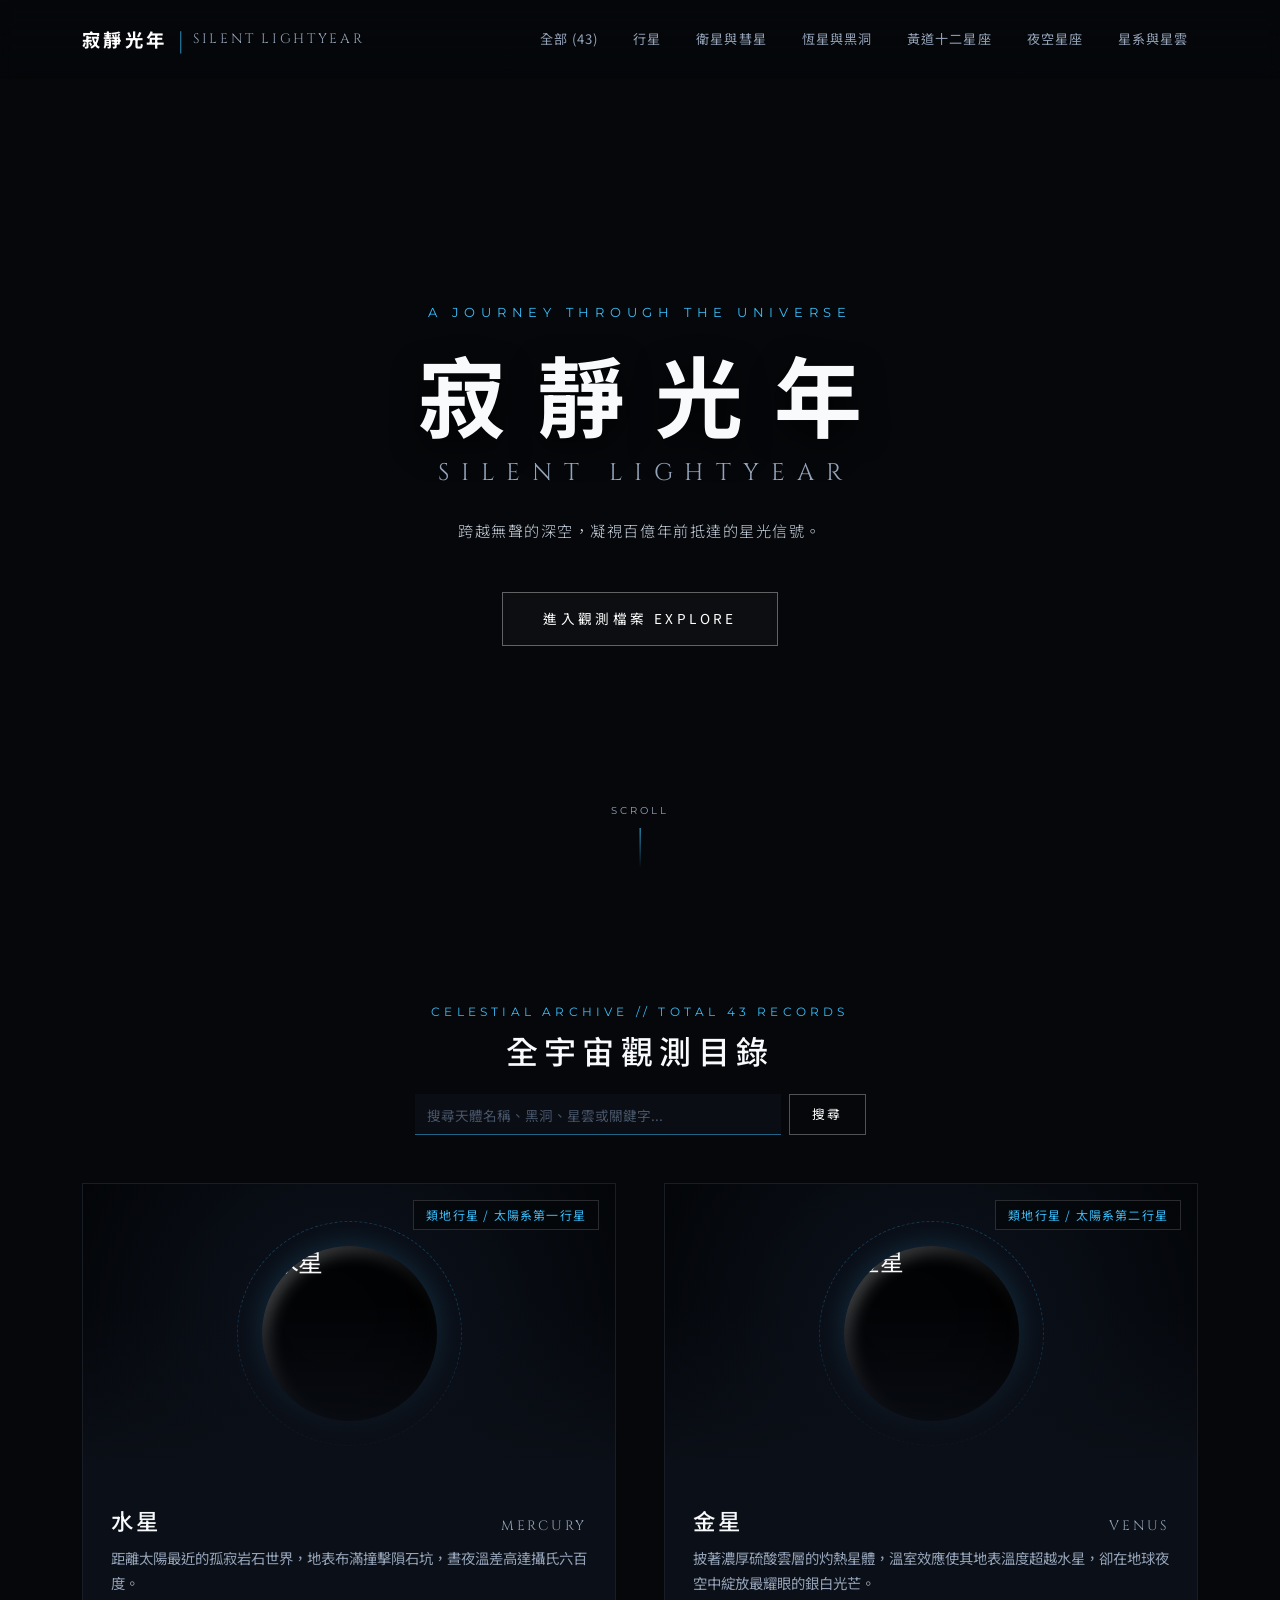
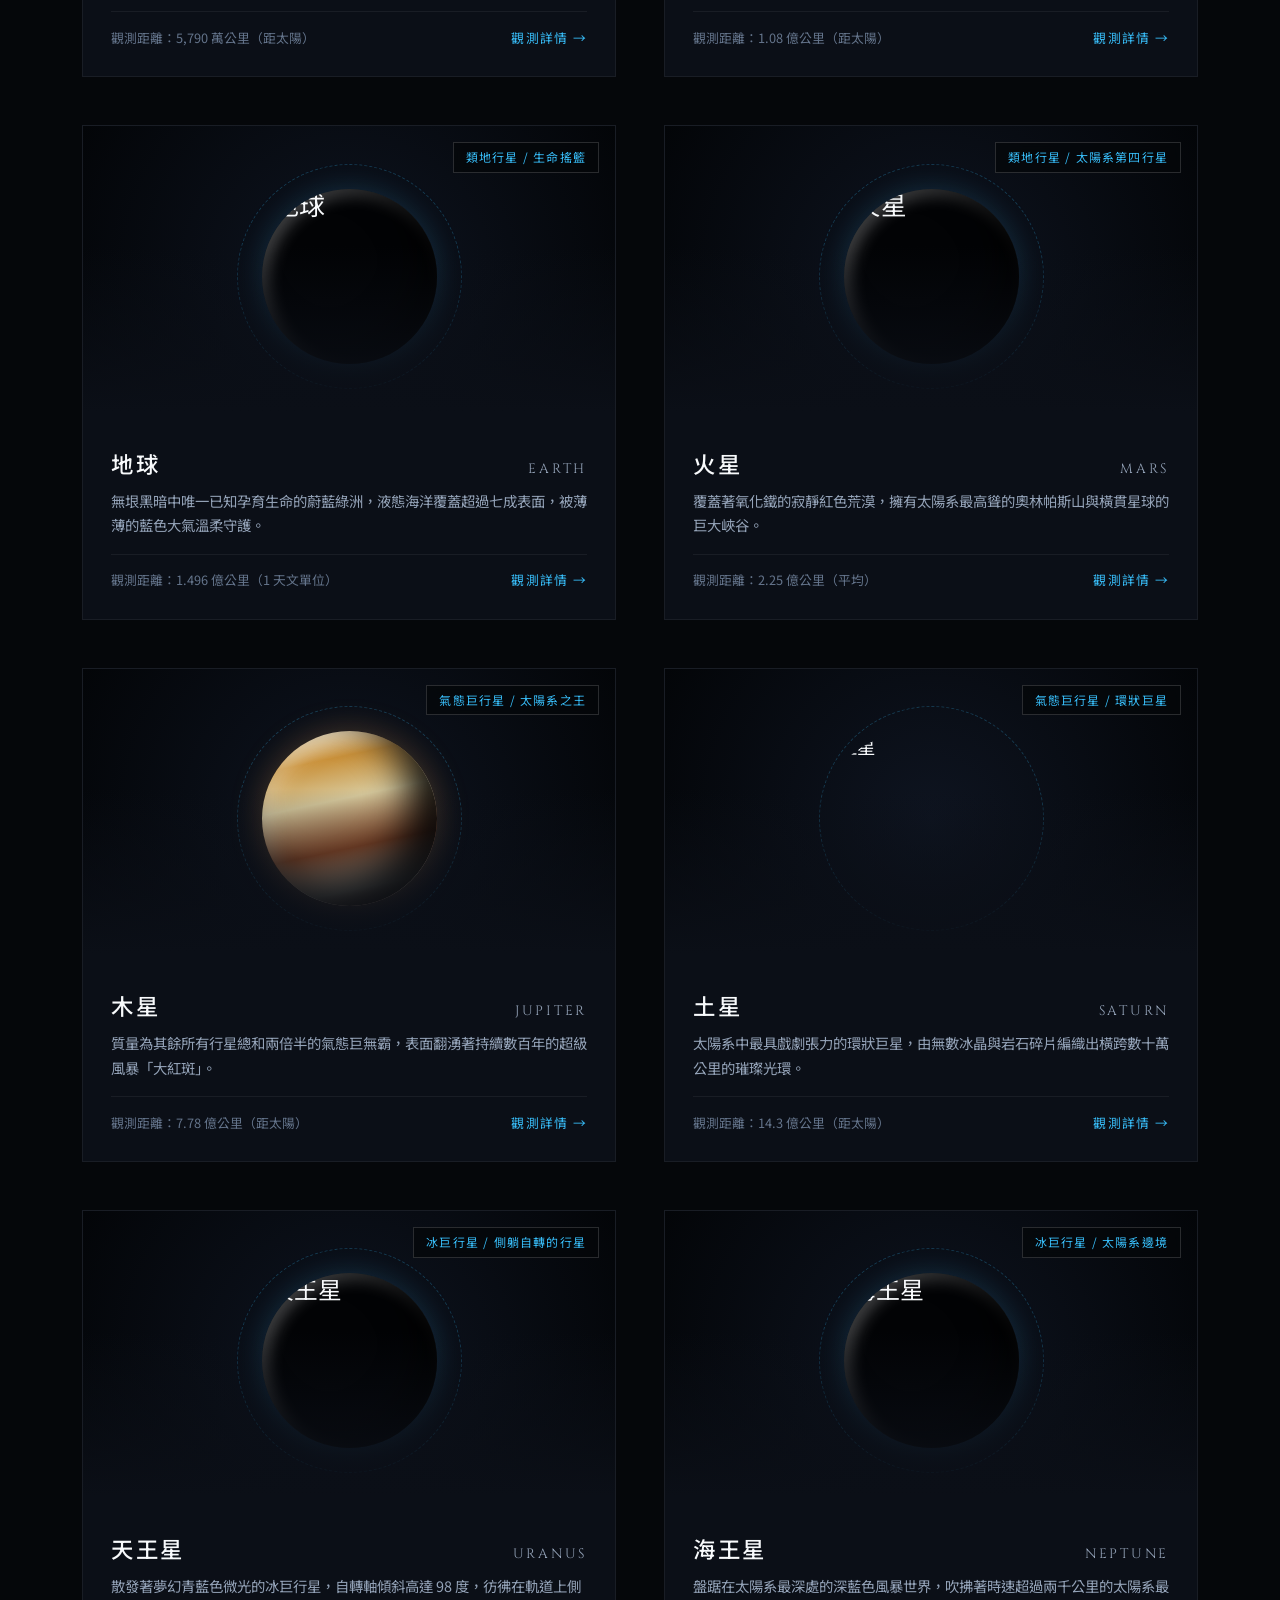
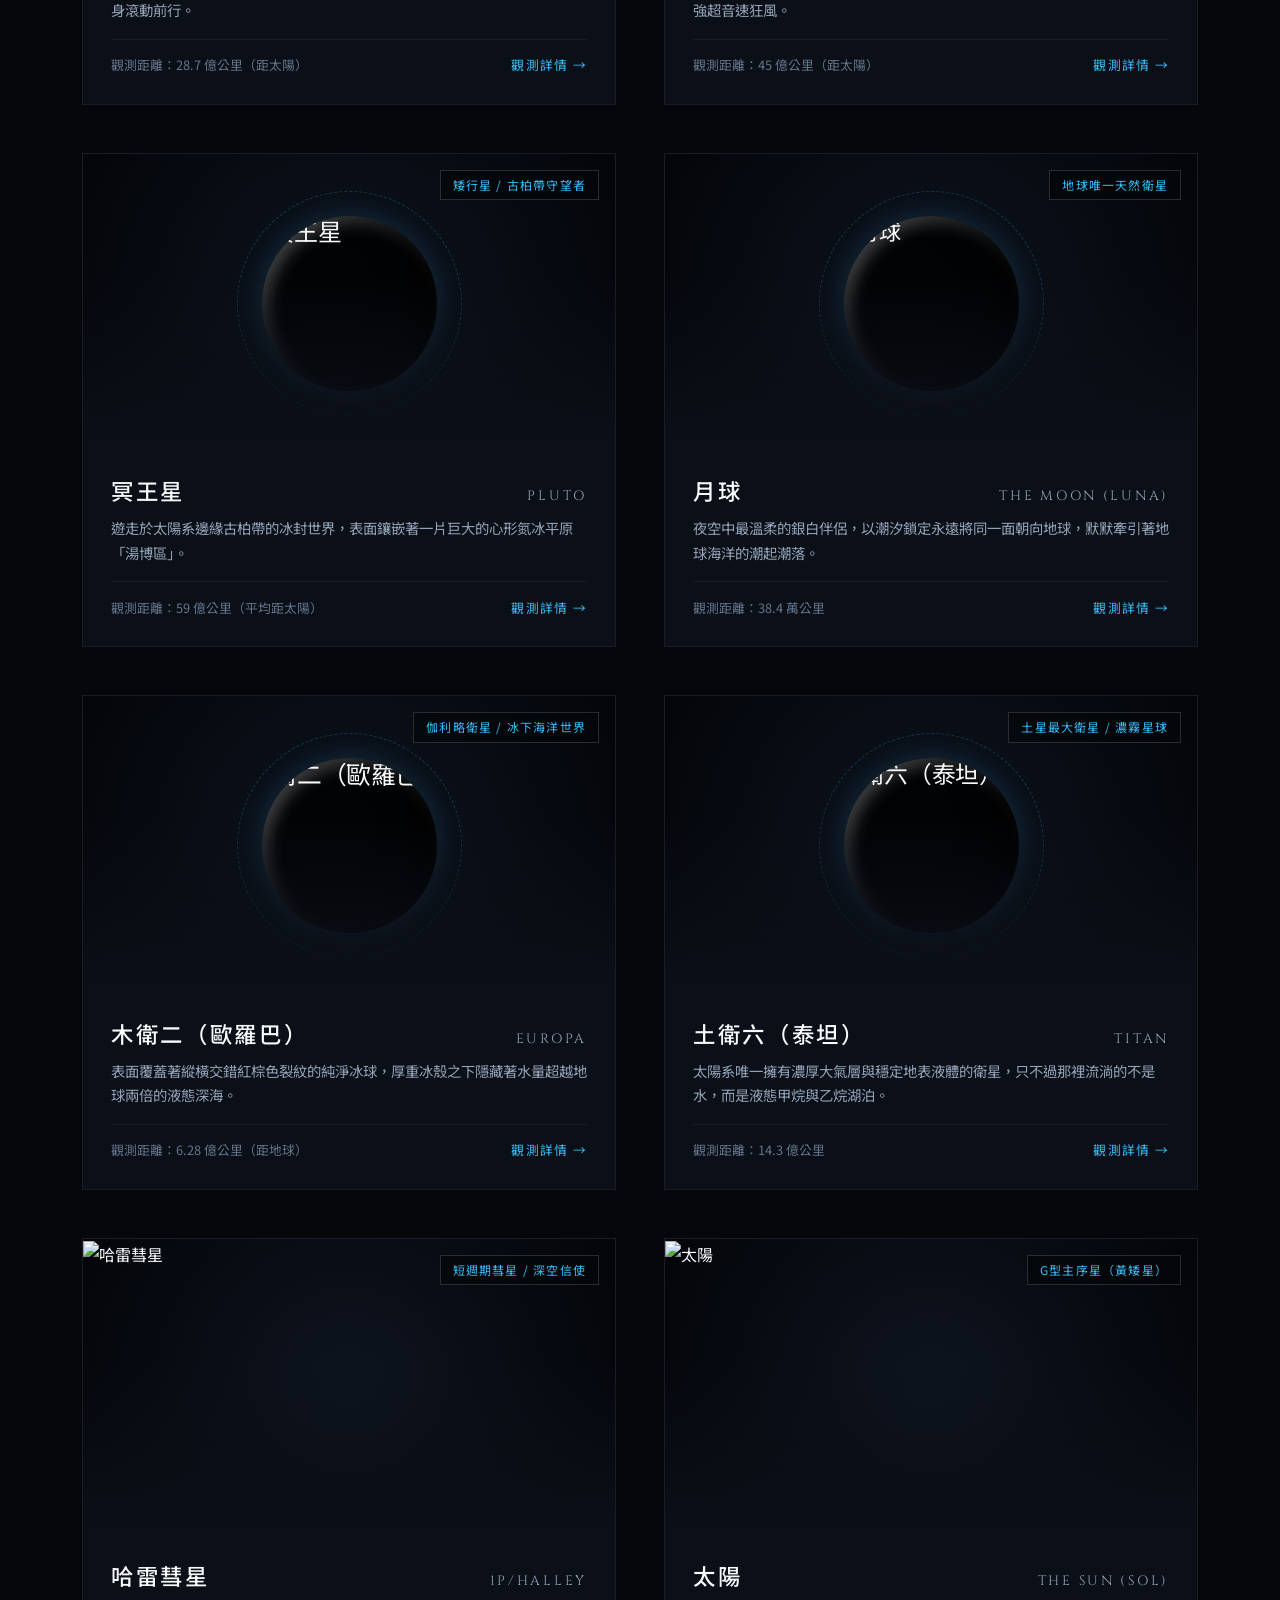
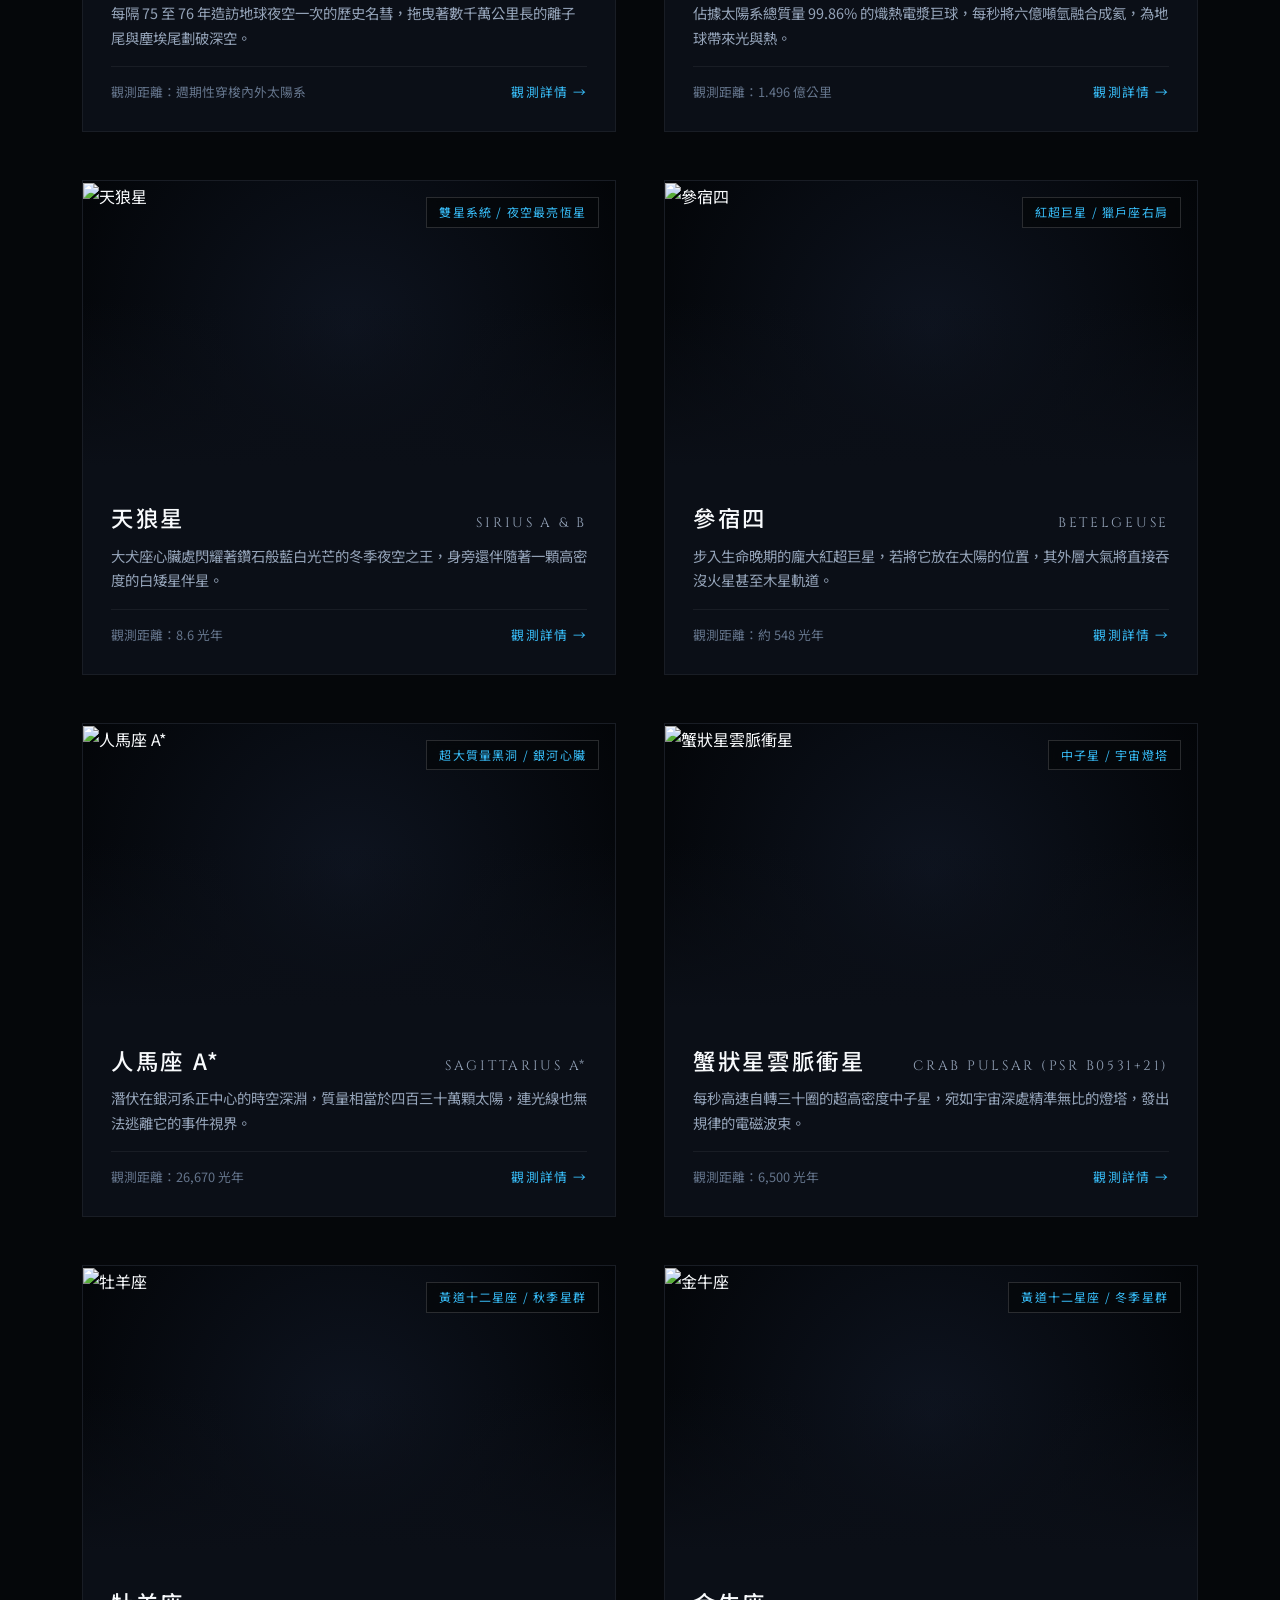
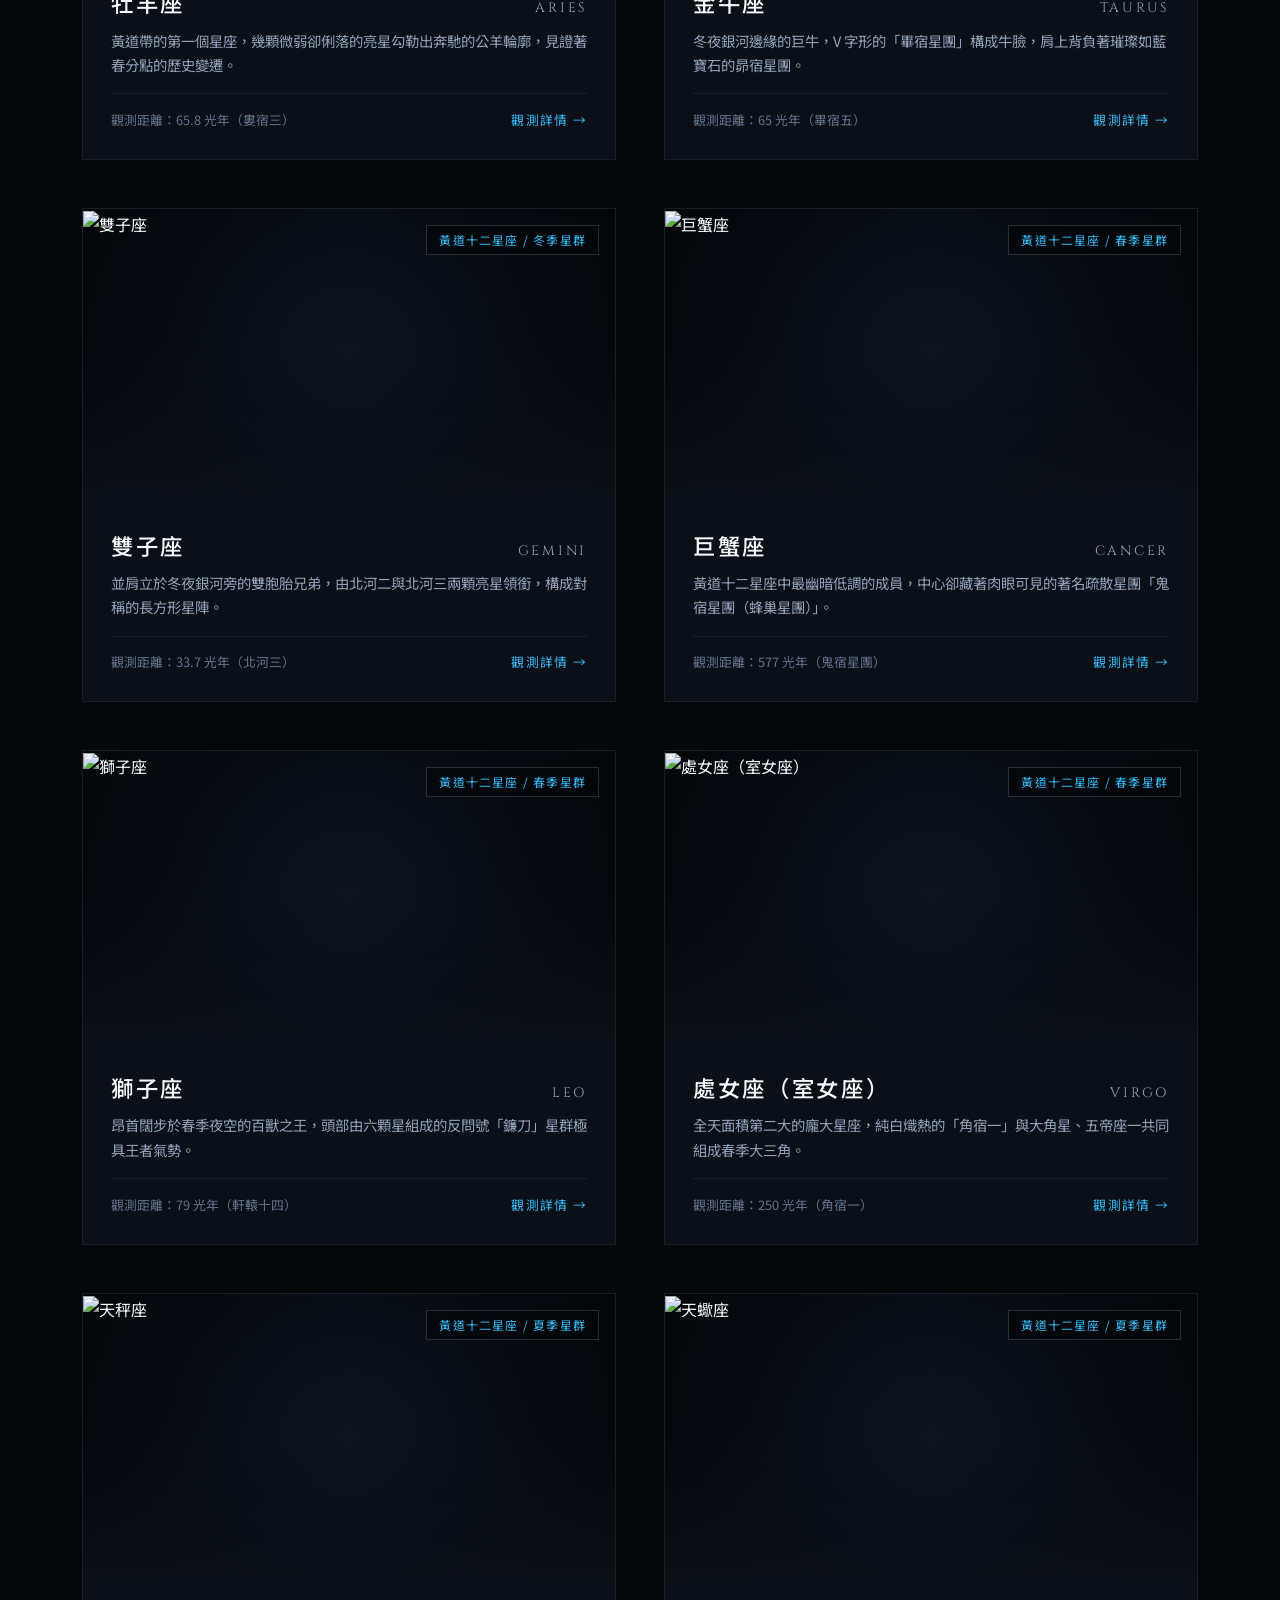
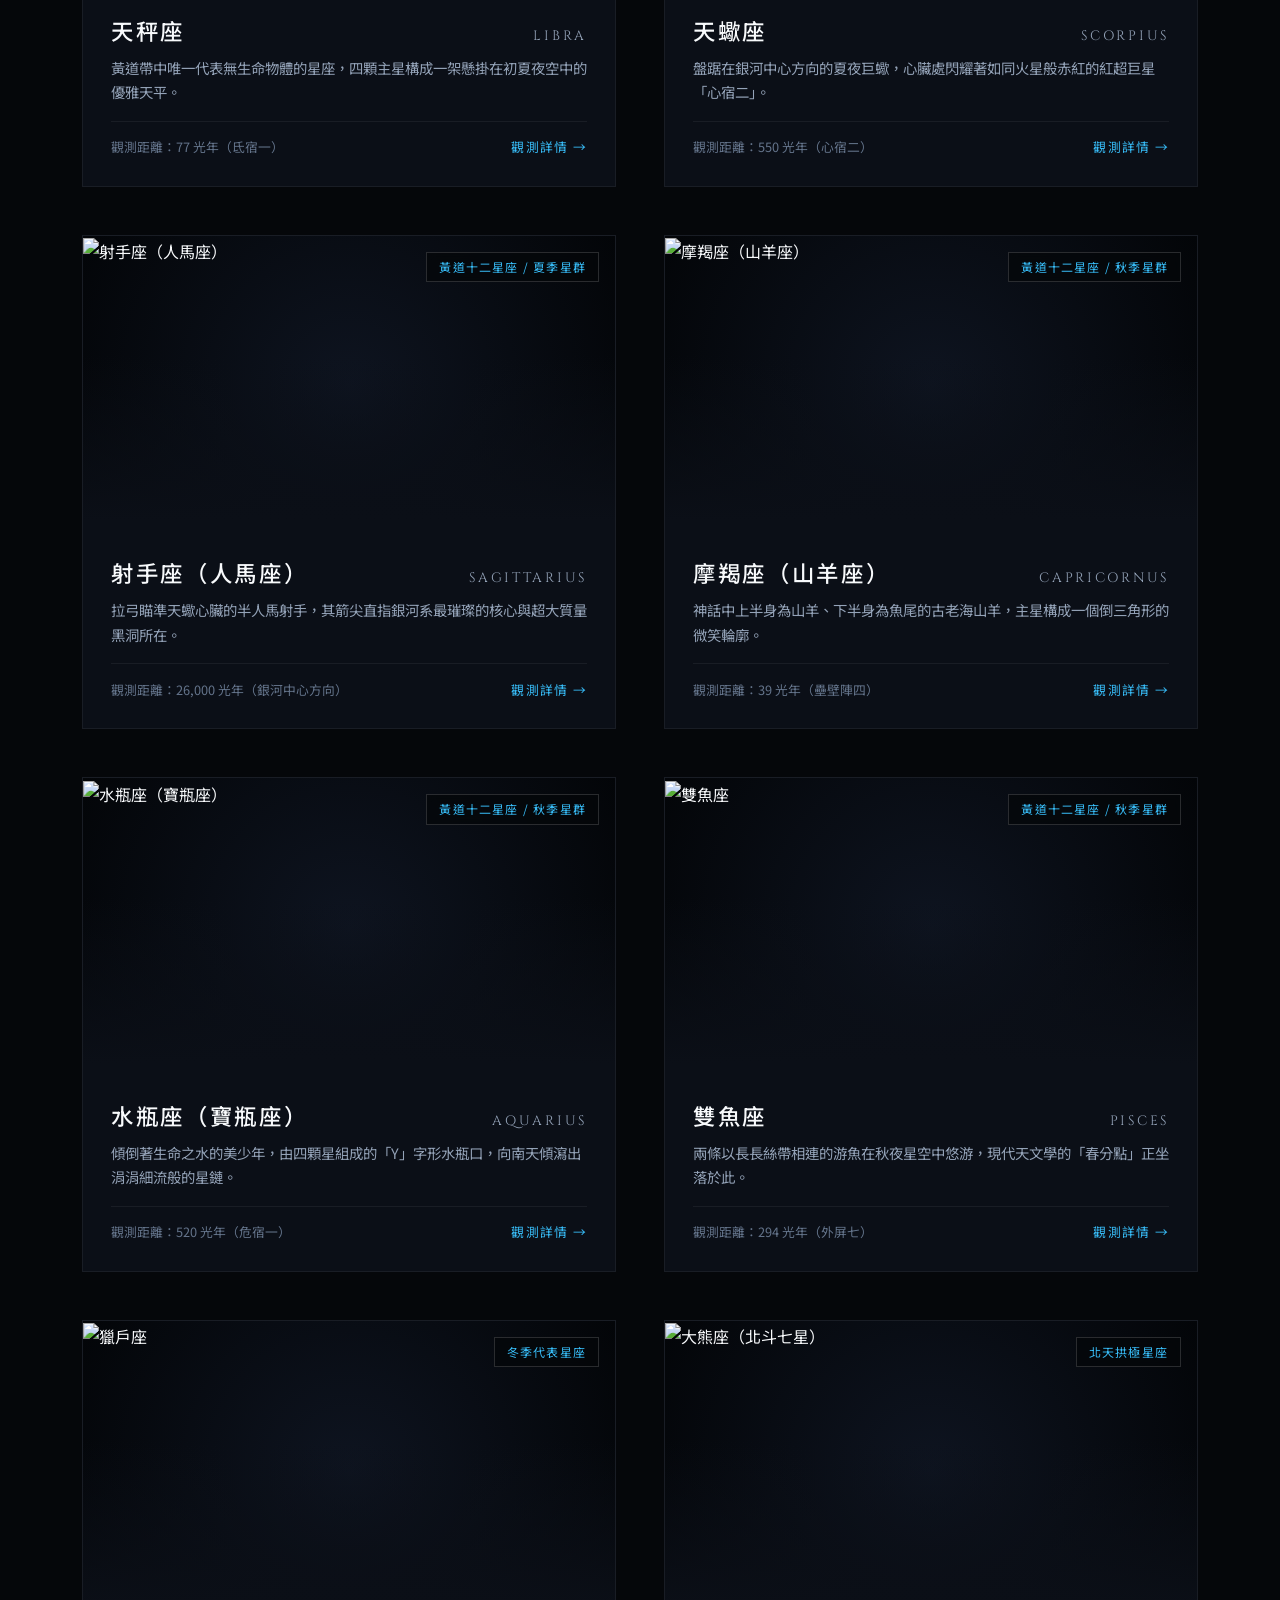
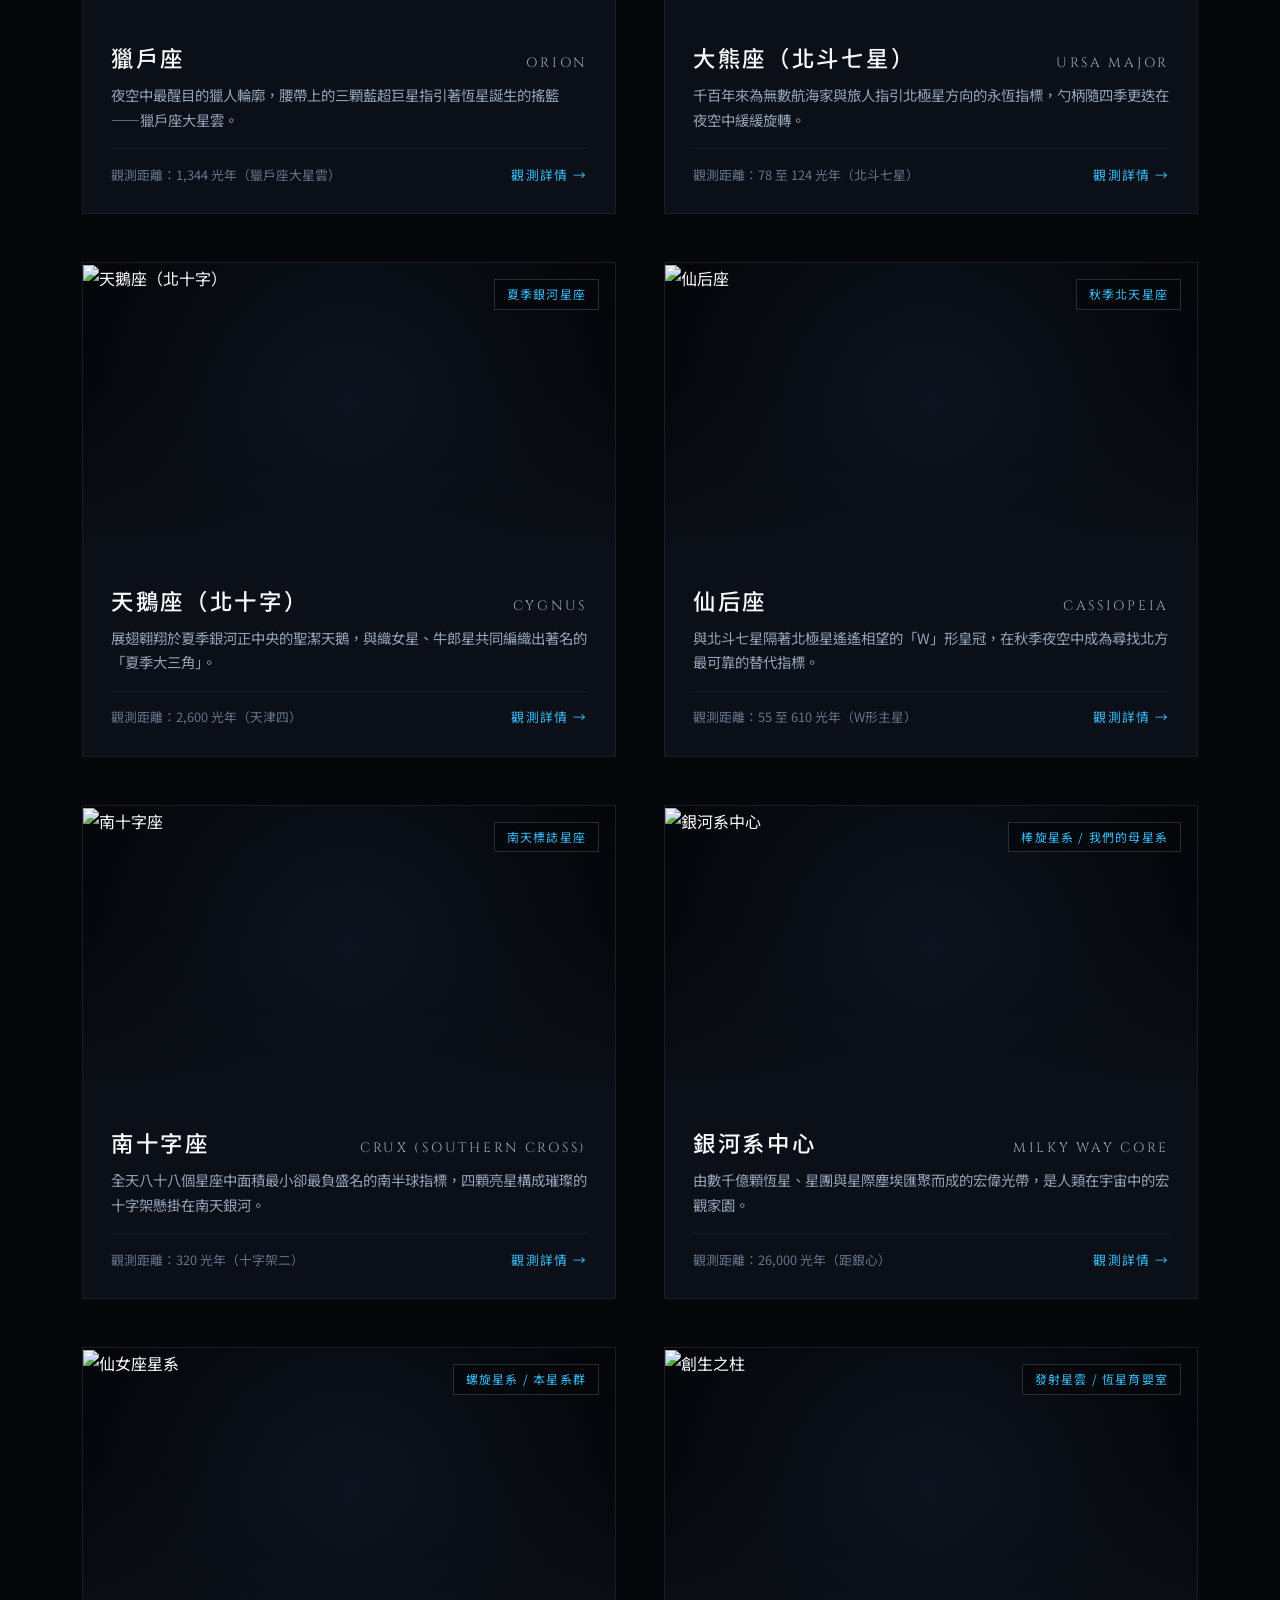
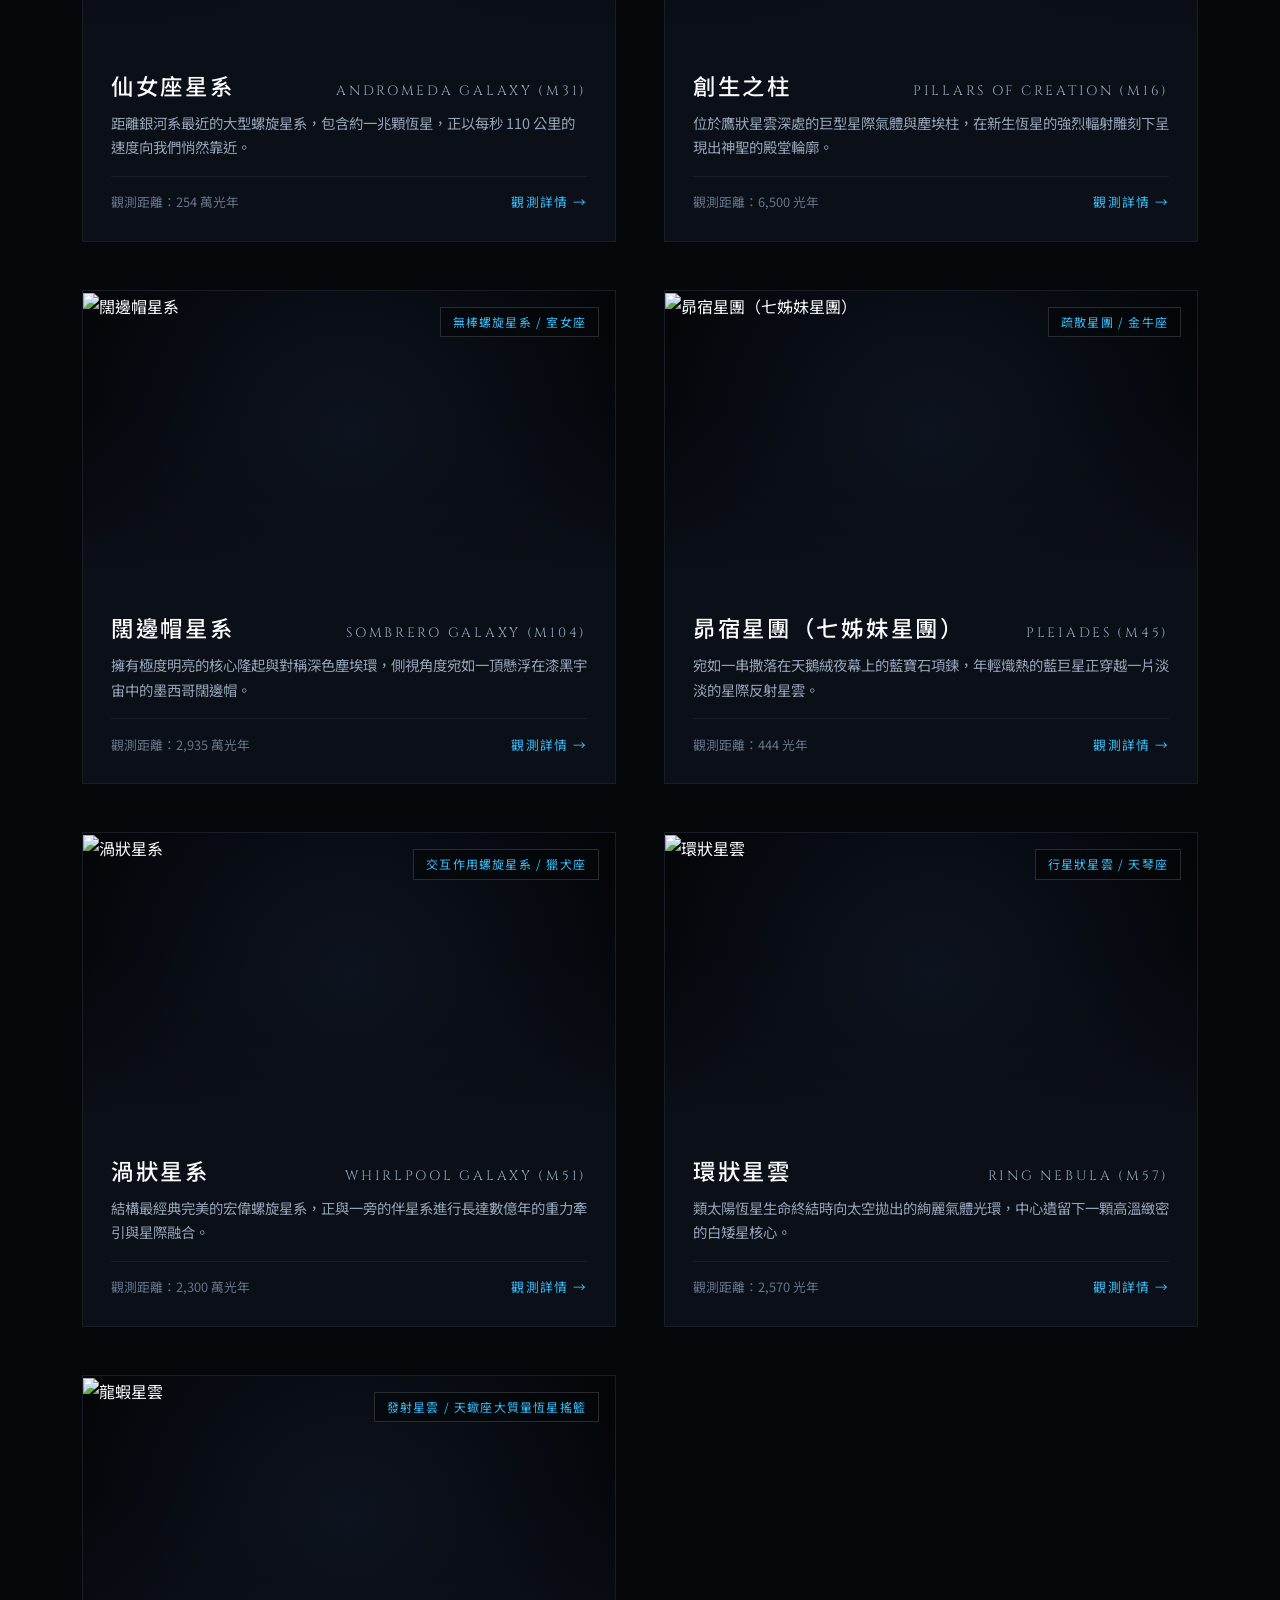
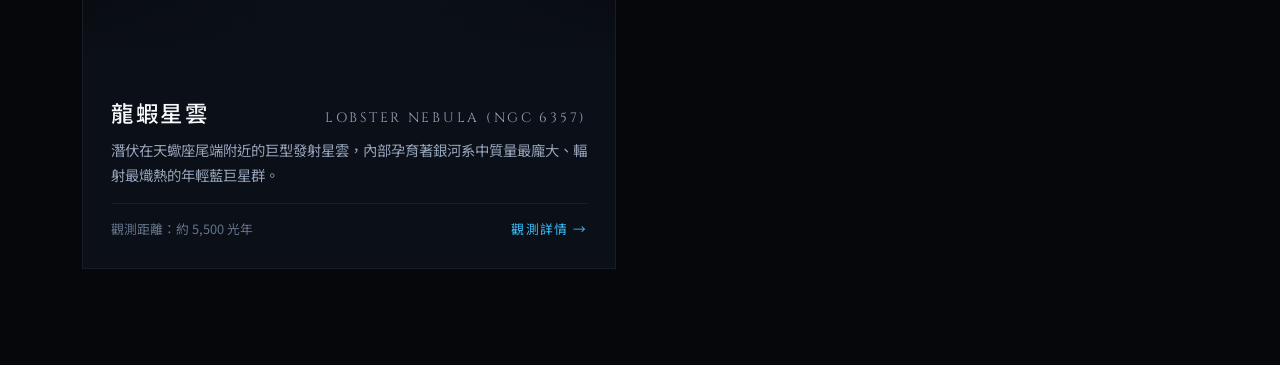
==== commit 4c50e034: "add3" ====
--- a/docs/index.html
+++ b/docs/index.html
@@ -676,10 +676,40 @@
     color: #475569;
     font-size: 0.85rem;
 }
+/* 強制穿透背景遮罩，不擋住點擊 */
+.hero-overlay, .hero-bg-zoom, .detail-bg-stage, .card-vignette, .planet-orbit-ring {
+    pointer-events: none !important;
+}
+.cinema-nav, .cinema-nav * {
+    z-index: 9999 !important;
+    pointer-events: auto !important;
+}
+/* 確保搜尋欄點擊與輸入時永遠清晰可見、不會消失 */
+#archive form, #archive .cinema-input, #archive .btn-cinema-sm {
+    display: flex !important;
+    opacity: 1 !important;
+    visibility: visible !important;
+    position: relative !important;
+    z-index: 50 !important;
+    pointer-events: auto !important;
+}
+#archive .cinema-input {
+    display: block !important;
+    background-color: rgba(11, 15, 23, 0.85) !important;
+    color: #ffffff !important;
+    border-bottom: 1px solid rgba(56, 189, 248, 0.5) !important;
+    padding: 0.5rem 0.75rem !important;
+}
+#archive .cinema-input:focus {
+    background-color: rgba(15, 23, 42, 0.95) !important;
+    color: #ffffff !important;
+    border-color: #38bdf8 !important;
+    box-shadow: 0 4px 15px rgba(56, 189, 248, 0.2) !important;
+}
     </style>
 </head>
 <body>
-<nav class="navbar navbar-expand-xl navbar-dark fixed-top cinema-nav">
+<nav class="navbar navbar-expand-xl navbar-dark fixed-top cinema-nav" style="z-index: 9999 !important; pointer-events: auto !important;">
     <div class="container">
         <a class="navbar-brand d-flex align-items-center text-nowrap" href="index.html">
             <span class="brand-zh">寂靜光年</span>
@@ -691,13 +721,13 @@
         </button>
         <div class="collapse navbar-collapse justify-content-end" id="navbarNav">
             <ul class="navbar-nav align-items-center gap-2 gap-xl-3 text-center py-3 py-xl-0">
-                <li class="nav-item"><a class="nav-link text-nowrap" href="index.html#archive">全部 (43)</a></li>
-                <li class="nav-item"><a class="nav-link text-nowrap" href="index.html?type=solar#archive">行星</a></li>
-                <li class="nav-item"><a class="nav-link text-nowrap" href="index.html?type=moon#archive">衛星與彗星</a></li>
-                <li class="nav-item"><a class="nav-link text-nowrap" href="index.html?type=star#archive">恆星與黑洞</a></li>
-                <li class="nav-item"><a class="nav-link text-nowrap" href="index.html?type=zodiac#archive">黃道十二星座</a></li>
-                <li class="nav-item"><a class="nav-link text-nowrap" href="index.html?type=constellation#archive">夜空星座</a></li>
-                <li class="nav-item"><a class="nav-link text-nowrap" href="index.html?type=deep_sky#archive">星系與星雲</a></li>
+                <li class="nav-item"><a class="nav-link text-nowrap" href="#archive" onclick="filterByCat('all'); return false;">全部 (43)</a></li>
+                <li class="nav-item"><a class="nav-link text-nowrap" href="#archive" onclick="filterByCat('solar'); return false;">行星</a></li>
+                <li class="nav-item"><a class="nav-link text-nowrap" href="#archive" onclick="filterByCat('moon'); return false;">衛星與彗星</a></li>
+                <li class="nav-item"><a class="nav-link text-nowrap" href="#archive" onclick="filterByCat('star'); return false;">恆星與黑洞</a></li>
+                <li class="nav-item"><a class="nav-link text-nowrap" href="#archive" onclick="filterByCat('zodiac'); return false;">黃道十二星座</a></li>
+                <li class="nav-item"><a class="nav-link text-nowrap" href="#archive" onclick="filterByCat('constellation'); return false;">夜空星座</a></li>
+                <li class="nav-item"><a class="nav-link text-nowrap" href="#archive" onclick="filterByCat('deep_sky'); return false;">星系與星雲</a></li>
             </ul>
         </div>
     </div>
@@ -741,7 +771,7 @@
         <!-- 搜尋結果狀態提示 -->
                     <div class="row g-4 g-lg-5">
                                                         <div class="col-12 col-md-6">
-                        <a href="detail.html?id=mercury" class="celestial-card">
+                        <a href="detail.html?id=mercury" class="celestial-card" data-category="solar">
                             <div class="card-img-wrapper planet-stage">
                                                                     <div class="planet-orbit-ring"></div>
                                     <div class="planet-globe  " style="--planet-zoom: 1.55;">
@@ -764,7 +794,7 @@
                         </a>
                     </div>
                                                         <div class="col-12 col-md-6">
-                        <a href="detail.html?id=venus" class="celestial-card">
+                        <a href="detail.html?id=venus" class="celestial-card" data-category="solar">
                             <div class="card-img-wrapper planet-stage">
                                                                     <div class="planet-orbit-ring"></div>
                                     <div class="planet-globe  " style="--planet-zoom: 1.48;">
@@ -787,7 +817,7 @@
                         </a>
                     </div>
                                                         <div class="col-12 col-md-6">
-                        <a href="detail.html?id=earth" class="celestial-card">
+                        <a href="detail.html?id=earth" class="celestial-card" data-category="solar">
                             <div class="card-img-wrapper planet-stage">
                                                                     <div class="planet-orbit-ring"></div>
                                     <div class="planet-globe  " style="--planet-zoom: 1.62;">
@@ -810,7 +840,7 @@
                         </a>
                     </div>
                                                         <div class="col-12 col-md-6">
-                        <a href="detail.html?id=mars" class="celestial-card">
+                        <a href="detail.html?id=mars" class="celestial-card" data-category="solar">
                             <div class="card-img-wrapper planet-stage">
                                                                     <div class="planet-orbit-ring"></div>
                                     <div class="planet-globe  " style="--planet-zoom: 1.6;">
@@ -833,7 +863,7 @@
                         </a>
                     </div>
                                                         <div class="col-12 col-md-6">
-                        <a href="detail.html?id=jupiter" class="celestial-card">
+                        <a href="detail.html?id=jupiter" class="celestial-card" data-category="solar">
                             <div class="card-img-wrapper planet-stage">
                                                                     <div class="planet-orbit-ring"></div>
                                     <div class="planet-globe  jupiter-3d-globe" style="--planet-zoom: 1.52;">
@@ -855,7 +885,7 @@
                         </a>
                     </div>
                                                         <div class="col-12 col-md-6">
-                        <a href="detail.html?id=saturn" class="celestial-card">
+                        <a href="detail.html?id=saturn" class="celestial-card" data-category="solar">
                             <div class="card-img-wrapper planet-stage">
                                                                     <div class="planet-orbit-ring"></div>
                                     <div class="planet-globe saturn-ring-mode " style="--planet-zoom: 1.15;">
@@ -878,7 +908,7 @@
                         </a>
                     </div>
                                                         <div class="col-12 col-md-6">
-                        <a href="detail.html?id=uranus" class="celestial-card">
+                        <a href="detail.html?id=uranus" class="celestial-card" data-category="solar">
                             <div class="card-img-wrapper planet-stage">
                                                                     <div class="planet-orbit-ring"></div>
                                     <div class="planet-globe  " style="--planet-zoom: 1.48;">
@@ -901,7 +931,7 @@
                         </a>
                     </div>
                                                         <div class="col-12 col-md-6">
-                        <a href="detail.html?id=neptune" class="celestial-card">
+                        <a href="detail.html?id=neptune" class="celestial-card" data-category="solar">
                             <div class="card-img-wrapper planet-stage">
                                                                     <div class="planet-orbit-ring"></div>
                                     <div class="planet-globe  " style="--planet-zoom: 1.5;">
@@ -924,7 +954,7 @@
                         </a>
                     </div>
                                                         <div class="col-12 col-md-6">
-                        <a href="detail.html?id=pluto" class="celestial-card">
+                        <a href="detail.html?id=pluto" class="celestial-card" data-category="solar">
                             <div class="card-img-wrapper planet-stage">
                                                                     <div class="planet-orbit-ring"></div>
                                     <div class="planet-globe  " style="--planet-zoom: 1.5;">
@@ -947,7 +977,7 @@
                         </a>
                     </div>
                                                         <div class="col-12 col-md-6">
-                        <a href="detail.html?id=moon" class="celestial-card">
+                        <a href="detail.html?id=moon" class="celestial-card" data-category="moon">
                             <div class="card-img-wrapper planet-stage">
                                                                     <div class="planet-orbit-ring"></div>
                                     <div class="planet-globe  " style="--planet-zoom: 1.38;">
@@ -970,7 +1000,7 @@
                         </a>
                     </div>
                                                         <div class="col-12 col-md-6">
-                        <a href="detail.html?id=europa" class="celestial-card">
+                        <a href="detail.html?id=europa" class="celestial-card" data-category="moon">
                             <div class="card-img-wrapper planet-stage">
                                                                     <div class="planet-orbit-ring"></div>
                                     <div class="planet-globe  " style="--planet-zoom: 1.55;">
@@ -993,7 +1023,7 @@
                         </a>
                     </div>
                                                         <div class="col-12 col-md-6">
-                        <a href="detail.html?id=titan" class="celestial-card">
+                        <a href="detail.html?id=titan" class="celestial-card" data-category="moon">
                             <div class="card-img-wrapper planet-stage">
                                                                     <div class="planet-orbit-ring"></div>
                                     <div class="planet-globe  " style="--planet-zoom: 1.48;">
@@ -1016,7 +1046,7 @@
                         </a>
                     </div>
                                                         <div class="col-12 col-md-6">
-                        <a href="detail.html?id=halley" class="celestial-card">
+                        <a href="detail.html?id=halley" class="celestial-card" data-category="moon">
                             <div class="card-img-wrapper ">
                                                                     <img src="https://images.unsplash.com/photo-1506318137071-a8e063b4bec0?q=80&amp;w=1600&amp;auto=format&amp;fit=crop" alt="哈雷彗星" loading="lazy">
                                                                 <div class="card-vignette"></div>
@@ -1036,7 +1066,7 @@
                         </a>
                     </div>
                                                         <div class="col-12 col-md-6">
-                        <a href="detail.html?id=sun" class="celestial-card">
+                        <a href="detail.html?id=sun" class="celestial-card" data-category="star">
                             <div class="card-img-wrapper ">
                                                                     <img src="https://images.unsplash.com/photo-1614642264762-d0a3b8bf3700?q=80&amp;w=1600&amp;auto=format&amp;fit=crop" alt="太陽" loading="lazy">
                                                                 <div class="card-vignette"></div>
@@ -1056,7 +1086,7 @@
                         </a>
                     </div>
                                                         <div class="col-12 col-md-6">
-                        <a href="detail.html?id=sirius" class="celestial-card">
+                        <a href="detail.html?id=sirius" class="celestial-card" data-category="star">
                             <div class="card-img-wrapper ">
                                                                     <img src="https://images.unsplash.com/photo-1506703719100-a0f3a48c0f86?q=80&amp;w=1600&amp;auto=format&amp;fit=crop" alt="天狼星" loading="lazy">
                                                                 <div class="card-vignette"></div>
@@ -1076,7 +1106,7 @@
                         </a>
                     </div>
                                                         <div class="col-12 col-md-6">
-                        <a href="detail.html?id=betelgeuse" class="celestial-card">
+                        <a href="detail.html?id=betelgeuse" class="celestial-card" data-category="star">
                             <div class="card-img-wrapper ">
                                                                     <img src="https://images.unsplash.com/photo-1462331940025-496dfbfc7564?q=80&amp;w=1600&amp;auto=format&amp;fit=crop" alt="參宿四" loading="lazy">
                                                                 <div class="card-vignette"></div>
@@ -1096,7 +1126,7 @@
                         </a>
                     </div>
                                                         <div class="col-12 col-md-6">
-                        <a href="detail.html?id=sagittarius_a" class="celestial-card">
+                        <a href="detail.html?id=sagittarius_a" class="celestial-card" data-category="star">
                             <div class="card-img-wrapper ">
                                                                     <img src="https://images.unsplash.com/photo-1534796636912-3b95b3ab5986?q=80&amp;w=1600&amp;auto=format&amp;fit=crop" alt="人馬座 A*" loading="lazy">
                                                                 <div class="card-vignette"></div>
@@ -1116,7 +1146,7 @@
                         </a>
                     </div>
                                                         <div class="col-12 col-md-6">
-                        <a href="detail.html?id=crab_pulsar" class="celestial-card">
+                        <a href="detail.html?id=crab_pulsar" class="celestial-card" data-category="star">
                             <div class="card-img-wrapper ">
                                                                     <img src="https://images.unsplash.com/photo-1444703686981-a3abbc4d4fe3?q=80&amp;w=1600&amp;auto=format&amp;fit=crop" alt="蟹狀星雲脈衝星" loading="lazy">
                                                                 <div class="card-vignette"></div>
@@ -1136,7 +1166,7 @@
                         </a>
                     </div>
                                                         <div class="col-12 col-md-6">
-                        <a href="detail.html?id=aries" class="celestial-card">
+                        <a href="detail.html?id=aries" class="celestial-card" data-category="zodiac">
                             <div class="card-img-wrapper ">
                                                                     <img src="https://images.unsplash.com/photo-1519681393784-d120267933ba?q=80&amp;w=1600&amp;auto=format&amp;fit=crop" alt="牡羊座" loading="lazy">
                                                                 <div class="card-vignette"></div>
@@ -1156,7 +1186,7 @@
                         </a>
                     </div>
                                                         <div class="col-12 col-md-6">
-                        <a href="detail.html?id=taurus" class="celestial-card">
+                        <a href="detail.html?id=taurus" class="celestial-card" data-category="zodiac">
                             <div class="card-img-wrapper ">
                                                                     <img src="https://images.unsplash.com/photo-1464802686167-b939a6910659?q=80&amp;w=1600&amp;auto=format&amp;fit=crop" alt="金牛座" loading="lazy">
                                                                 <div class="card-vignette"></div>
@@ -1176,7 +1206,7 @@
                         </a>
                     </div>
                                                         <div class="col-12 col-md-6">
-                        <a href="detail.html?id=gemini" class="celestial-card">
+                        <a href="detail.html?id=gemini" class="celestial-card" data-category="zodiac">
                             <div class="card-img-wrapper ">
                                                                     <img src="https://images.unsplash.com/photo-1506318137071-a8e063b4bec0?q=80&amp;w=1600&amp;auto=format&amp;fit=crop" alt="雙子座" loading="lazy">
                                                                 <div class="card-vignette"></div>
@@ -1196,7 +1226,7 @@
                         </a>
                     </div>
                                                         <div class="col-12 col-md-6">
-                        <a href="detail.html?id=cancer" class="celestial-card">
+                        <a href="detail.html?id=cancer" class="celestial-card" data-category="zodiac">
                             <div class="card-img-wrapper ">
                                                                     <img src="https://images.unsplash.com/photo-1538370965046-79c0d6907d47?q=80&amp;w=1600&amp;auto=format&amp;fit=crop" alt="巨蟹座" loading="lazy">
                                                                 <div class="card-vignette"></div>
@@ -1216,7 +1246,7 @@
                         </a>
                     </div>
                                                         <div class="col-12 col-md-6">
-                        <a href="detail.html?id=leo" class="celestial-card">
+                        <a href="detail.html?id=leo" class="celestial-card" data-category="zodiac">
                             <div class="card-img-wrapper ">
                                                                     <img src="https://images.unsplash.com/photo-1419242902214-272b3f66ee7a?q=80&amp;w=1600&amp;auto=format&amp;fit=crop" alt="獅子座" loading="lazy">
                                                                 <div class="card-vignette"></div>
@@ -1236,7 +1266,7 @@
                         </a>
                     </div>
                                                         <div class="col-12 col-md-6">
-                        <a href="detail.html?id=virgo" class="celestial-card">
+                        <a href="detail.html?id=virgo" class="celestial-card" data-category="zodiac">
                             <div class="card-img-wrapper ">
                                                                     <img src="https://images.unsplash.com/photo-1506703719100-a0f3a48c0f86?q=80&amp;w=1600&amp;auto=format&amp;fit=crop" alt="處女座（室女座）" loading="lazy">
                                                                 <div class="card-vignette"></div>
@@ -1256,7 +1286,7 @@
                         </a>
                     </div>
                                                         <div class="col-12 col-md-6">
-                        <a href="detail.html?id=libra" class="celestial-card">
+                        <a href="detail.html?id=libra" class="celestial-card" data-category="zodiac">
                             <div class="card-img-wrapper ">
                                                                     <img src="https://images.unsplash.com/photo-1444703686981-a3abbc4d4fe3?q=80&amp;w=1600&amp;auto=format&amp;fit=crop" alt="天秤座" loading="lazy">
                                                                 <div class="card-vignette"></div>
@@ -1276,7 +1306,7 @@
                         </a>
                     </div>
                                                         <div class="col-12 col-md-6">
-                        <a href="detail.html?id=scorpius" class="celestial-card">
+                        <a href="detail.html?id=scorpius" class="celestial-card" data-category="zodiac">
                             <div class="card-img-wrapper ">
                                                                     <img src="https://images.unsplash.com/photo-1419242902214-272b3f66ee7a?q=80&amp;w=1600&amp;auto=format&amp;fit=crop" alt="天蠍座" loading="lazy">
                                                                 <div class="card-vignette"></div>
@@ -1296,7 +1326,7 @@
                         </a>
                     </div>
                                                         <div class="col-12 col-md-6">
-                        <a href="detail.html?id=sagittarius" class="celestial-card">
+                        <a href="detail.html?id=sagittarius" class="celestial-card" data-category="zodiac">
                             <div class="card-img-wrapper ">
                                                                     <img src="https://images.unsplash.com/photo-1538370965046-79c0d6907d47?q=80&amp;w=1600&amp;auto=format&amp;fit=crop" alt="射手座（人馬座）" loading="lazy">
                                                                 <div class="card-vignette"></div>
@@ -1316,7 +1346,7 @@
                         </a>
                     </div>
                                                         <div class="col-12 col-md-6">
-                        <a href="detail.html?id=capricornus" class="celestial-card">
+                        <a href="detail.html?id=capricornus" class="celestial-card" data-category="zodiac">
                             <div class="card-img-wrapper ">
                                                                     <img src="https://images.unsplash.com/photo-1534796636912-3b95b3ab5986?q=80&amp;w=1600&amp;auto=format&amp;fit=crop" alt="摩羯座（山羊座）" loading="lazy">
                                                                 <div class="card-vignette"></div>
@@ -1336,7 +1366,7 @@
                         </a>
                     </div>
                                                         <div class="col-12 col-md-6">
-                        <a href="detail.html?id=aquarius" class="celestial-card">
+                        <a href="detail.html?id=aquarius" class="celestial-card" data-category="zodiac">
                             <div class="card-img-wrapper ">
                                                                     <img src="https://images.unsplash.com/photo-1462332420958-a05d1e002413?q=80&amp;w=1600&amp;auto=format&amp;fit=crop" alt="水瓶座（寶瓶座）" loading="lazy">
                                                                 <div class="card-vignette"></div>
@@ -1356,7 +1386,7 @@
                         </a>
                     </div>
                                                         <div class="col-12 col-md-6">
-                        <a href="detail.html?id=pisces" class="celestial-card">
+                        <a href="detail.html?id=pisces" class="celestial-card" data-category="zodiac">
                             <div class="card-img-wrapper ">
                                                                     <img src="https://images.unsplash.com/photo-1543722530-d2c3201371e7?q=80&amp;w=1600&amp;auto=format&amp;fit=crop" alt="雙魚座" loading="lazy">
                                                                 <div class="card-vignette"></div>
@@ -1376,7 +1406,7 @@
                         </a>
                     </div>
                                                         <div class="col-12 col-md-6">
-                        <a href="detail.html?id=orion" class="celestial-card">
+                        <a href="detail.html?id=orion" class="celestial-card" data-category="constellation">
                             <div class="card-img-wrapper ">
                                                                     <img src="https://images.unsplash.com/photo-1543722530-d2c3201371e7?q=80&amp;w=1600&amp;auto=format&amp;fit=crop" alt="獵戶座" loading="lazy">
                                                                 <div class="card-vignette"></div>
@@ -1396,7 +1426,7 @@
                         </a>
                     </div>
                                                         <div class="col-12 col-md-6">
-                        <a href="detail.html?id=ursa_major" class="celestial-card">
+                        <a href="detail.html?id=ursa_major" class="celestial-card" data-category="constellation">
                             <div class="card-img-wrapper ">
                                                                     <img src="https://images.unsplash.com/photo-1519681393784-d120267933ba?q=80&amp;w=1600&amp;auto=format&amp;fit=crop" alt="大熊座（北斗七星）" loading="lazy">
                                                                 <div class="card-vignette"></div>
@@ -1416,7 +1446,7 @@
                         </a>
                     </div>
                                                         <div class="col-12 col-md-6">
-                        <a href="detail.html?id=cygnus" class="celestial-card">
+                        <a href="detail.html?id=cygnus" class="celestial-card" data-category="constellation">
                             <div class="card-img-wrapper ">
                                                                     <img src="https://images.unsplash.com/photo-1464802686167-b939a6910659?q=80&amp;w=1600&amp;auto=format&amp;fit=crop" alt="天鵝座（北十字）" loading="lazy">
                                                                 <div class="card-vignette"></div>
@@ -1436,7 +1466,7 @@
                         </a>
                     </div>
                                                         <div class="col-12 col-md-6">
-                        <a href="detail.html?id=cassiopeia" class="celestial-card">
+                        <a href="detail.html?id=cassiopeia" class="celestial-card" data-category="constellation">
                             <div class="card-img-wrapper ">
                                                                     <img src="https://images.unsplash.com/photo-1506318137071-a8e063b4bec0?q=80&amp;w=1600&amp;auto=format&amp;fit=crop" alt="仙后座" loading="lazy">
                                                                 <div class="card-vignette"></div>
@@ -1456,7 +1486,7 @@
                         </a>
                     </div>
                                                         <div class="col-12 col-md-6">
-                        <a href="detail.html?id=crux" class="celestial-card">
+                        <a href="detail.html?id=crux" class="celestial-card" data-category="constellation">
                             <div class="card-img-wrapper ">
                                                                     <img src="https://images.unsplash.com/photo-1519681393784-d120267933ba?q=80&amp;w=1600&amp;auto=format&amp;fit=crop" alt="南十字座" loading="lazy">
                                                                 <div class="card-vignette"></div>
@@ -1476,7 +1506,7 @@
                         </a>
                     </div>
                                                         <div class="col-12 col-md-6">
-                        <a href="detail.html?id=milky_way" class="celestial-card">
+                        <a href="detail.html?id=milky_way" class="celestial-card" data-category="deep_sky">
                             <div class="card-img-wrapper ">
                                                                     <img src="https://images.unsplash.com/photo-1538370965046-79c0d6907d47?q=80&amp;w=1600&amp;auto=format&amp;fit=crop" alt="銀河系中心" loading="lazy">
                                                                 <div class="card-vignette"></div>
@@ -1496,7 +1526,7 @@
                         </a>
                     </div>
                                                         <div class="col-12 col-md-6">
-                        <a href="detail.html?id=andromeda" class="celestial-card">
+                        <a href="detail.html?id=andromeda" class="celestial-card" data-category="deep_sky">
                             <div class="card-img-wrapper ">
                                                                     <img src="https://images.unsplash.com/photo-1506703719100-a0f3a48c0f86?q=80&amp;w=1600&amp;auto=format&amp;fit=crop" alt="仙女座星系" loading="lazy">
                                                                 <div class="card-vignette"></div>
@@ -1516,7 +1546,7 @@
                         </a>
                     </div>
                                                         <div class="col-12 col-md-6">
-                        <a href="detail.html?id=pillars" class="celestial-card">
+                        <a href="detail.html?id=pillars" class="celestial-card" data-category="deep_sky">
                             <div class="card-img-wrapper ">
                                                                     <img src="https://images.unsplash.com/photo-1444703686981-a3abbc4d4fe3?q=80&amp;w=1600&amp;auto=format&amp;fit=crop" alt="創生之柱" loading="lazy">
                                                                 <div class="card-vignette"></div>
@@ -1536,7 +1566,7 @@
                         </a>
                     </div>
                                                         <div class="col-12 col-md-6">
-                        <a href="detail.html?id=sombrero" class="celestial-card">
+                        <a href="detail.html?id=sombrero" class="celestial-card" data-category="deep_sky">
                             <div class="card-img-wrapper ">
                                                                     <img src="https://images.unsplash.com/photo-1462332420958-a05d1e002413?q=80&amp;w=1600&amp;auto=format&amp;fit=crop" alt="闊邊帽星系" loading="lazy">
                                                                 <div class="card-vignette"></div>
@@ -1556,7 +1586,7 @@
                         </a>
                     </div>
                                                         <div class="col-12 col-md-6">
-                        <a href="detail.html?id=pleiades" class="celestial-card">
+                        <a href="detail.html?id=pleiades" class="celestial-card" data-category="deep_sky">
                             <div class="card-img-wrapper ">
                                                                     <img src="https://images.unsplash.com/photo-1464802686167-b939a6910659?q=80&amp;w=1600&amp;auto=format&amp;fit=crop" alt="昴宿星團（七姊妹星團）" loading="lazy">
                                                                 <div class="card-vignette"></div>
@@ -1576,7 +1606,7 @@
                         </a>
                     </div>
                                                         <div class="col-12 col-md-6">
-                        <a href="detail.html?id=whirlpool" class="celestial-card">
+                        <a href="detail.html?id=whirlpool" class="celestial-card" data-category="deep_sky">
                             <div class="card-img-wrapper ">
                                                                     <img src="https://images.unsplash.com/photo-1534796636912-3b95b3ab5986?q=80&amp;w=1600&amp;auto=format&amp;fit=crop" alt="渦狀星系" loading="lazy">
                                                                 <div class="card-vignette"></div>
@@ -1596,7 +1626,7 @@
                         </a>
                     </div>
                                                         <div class="col-12 col-md-6">
-                        <a href="detail.html?id=ring_nebula" class="celestial-card">
+                        <a href="detail.html?id=ring_nebula" class="celestial-card" data-category="deep_sky">
                             <div class="card-img-wrapper ">
                                                                     <img src="https://images.unsplash.com/photo-1462332420958-a05d1e002413?q=80&amp;w=1600&amp;auto=format&amp;fit=crop" alt="環狀星雲" loading="lazy">
                                                                 <div class="card-vignette"></div>
@@ -1616,7 +1646,7 @@
                         </a>
                     </div>
                                                         <div class="col-12 col-md-6">
-                        <a href="detail.html?id=lobster_nebula" class="celestial-card">
+                        <a href="detail.html?id=lobster_nebula" class="celestial-card" data-category="deep_sky">
                             <div class="card-img-wrapper ">
                                                                     <img src="https://images.unsplash.com/photo-1462331940025-496dfbfc7564?q=80&amp;w=1600&amp;auto=format&amp;fit=crop" alt="龍蝦星雲" loading="lazy">
                                                                 <div class="card-vignette"></div>
@@ -1642,46 +1672,71 @@
 
 <script src="https://cdn.jsdelivr.net/npm/bootstrap@5.3.3/dist/js/bootstrap.bundle.min.js"></script>
 <script>
-document.addEventListener('DOMContentLoaded', () => {
-    const cards = Array.from(document.querySelectorAll('#archive .col-12.col-md-6'));
-    const navLinks = document.querySelectorAll('.navbar-nav .nav-link');
-    const searchForm = document.querySelector('form');
-    const searchInput = document.querySelector('input[name="q"]');
-    let currentType = 'all';
-
-    function filterCards() {
-        const kw = (searchInput ? searchInput.value : '').trim().toLowerCase();
-        cards.forEach(col => {
-            const href = col.querySelector('a').getAttribute('href');
-            const id = new URLSearchParams(href.split('?')[1]).get('id');
-            const item = {"mercury":{"id":"mercury","name_zh":"水星","name_en":"MERCURY","category":"solar","category_zh":"類地行星 \/ 太陽系第一行星","distance":"5,790 萬公里（距太陽）","light_time":"約 3.2 分鐘光程","magnitude":"-2.48 等（最亮時）","zoom":1.55,"summary":"距離太陽最近的孤寂岩石世界，地表布滿撞擊隕石坑，晝夜溫差高達攝氏六百度。","description":"水星是太陽系中體積最小且最靠近太陽的行星。由於幾乎沒有大氣層保留熱量，水星白天赤道溫度可飆升至攝氏 430 度，夜晚卻驟降至零下 180 度。在黎明或黃昏的地平線低處，偶爾能捕捉到它微弱而迅速隱沒的身影。","image":"https:\/\/images.unsplash.com\/photo-1614728423169-3f65fd722b7e?q=80&w=1600&auto=format&fit=crop"},"venus":{"id":"venus","name_zh":"金星","name_en":"VENUS","category":"solar","category_zh":"類地行星 \/ 太陽系第二行星","distance":"1.08 億公里（距太陽）","light_time":"約 6 分鐘光程","magnitude":"-4.92 等（夜空最亮星體）","zoom":1.48,"summary":"披著濃厚硫酸雲層的灼熱星體，溫室效應使其地表溫度超越水星，卻在地球夜空中綻放最耀眼的銀白光芒。","description":"金星的大小與質量與地球極為相似，常被稱為地球的「姊妹星」，但環境卻宛如煉獄。濃密的二氧化碳大氣層鎖住了熱能，使表面溫度高達攝氏 465 度。它也是太陽系中唯一自轉方向與大多數行星相反的星體，在金星上太陽是從西邊升起的。","image":"https:\/\/images.unsplash.com\/photo-1614313913007-2b4ae8ce32d6?q=80&w=1600&auto=format&fit=crop"},"earth":{"id":"earth","name_zh":"地球","name_en":"EARTH","category":"solar","category_zh":"類地行星 \/ 生命搖籃","distance":"1.496 億公里（1 天文單位）","light_time":"8 分 20 秒（距太陽）","magnitude":"觀測原點","zoom":1.62,"summary":"無垠黑暗中唯一已知孕育生命的蔚藍綠洲，液態海洋覆蓋超過七成表面，被薄薄的藍色大氣溫柔守護。","description":"從深空回望，地球只是一粒懸浮在陽光下的「暗淡藍點」。恰到好處的軌道距離、穩定的磁場與豐富的液態水，讓這顆岩石行星在寂靜宇宙中演化出繁盛的生態與意識，成為我們仰望星空的唯一家園。","image":"https:\/\/images.unsplash.com\/photo-1614730321146-b6fa6a46bcb4?q=80&w=1600&auto=format&fit=crop"},"mars":{"id":"mars","name_zh":"火星","name_en":"MARS","category":"solar","category_zh":"類地行星 \/ 太陽系第四行星","distance":"2.25 億公里（平均）","light_time":"約 12.5 分鐘光程","magnitude":"-2.94 等（大衝時）","zoom":1.6,"summary":"覆蓋著氧化鐵的寂靜紅色荒漠，擁有太陽系最高聳的奧林帕斯山與橫貫星球的巨大峽谷。","description":"火星的地表呈現獨特的鐵鏽紅色彩，稀薄的大氣層與極地冰冠讓它成為最接近地球環境的鄰居。這裡沒有液態海洋的波濤，只有偶爾席捲全球的沙塵暴，在寂靜中等待人類足跡的降臨。","image":"https:\/\/images.unsplash.com\/photo-1614728894747-a83421e2b9c9?q=80&w=1600&auto=format&fit=crop"},"jupiter":{"id":"jupiter","name_zh":"木星","name_en":"JUPITER","category":"solar","category_zh":"氣態巨行星 \/ 太陽系之王","distance":"7.78 億公里（距太陽）","light_time":"約 43 分鐘光程","magnitude":"-2.94 等","zoom":1.52,"summary":"質量為其餘所有行星總和兩倍半的氣態巨無霸，表面翻湧著持續數百年的超級風暴「大紅斑」。","description":"木星強大的重力場宛如太陽系的守護盾，替內側行星偏轉了無數彗星與小行星撞擊。它擁有超過九十顆衛星，其獨特的雲帶與極區氣旋在太空望遠鏡下呈現出油畫般的流動質感。","image":"https:\/\/images.unsplash.com\/photo-1614728263952-84ea256f9679?q=80&w=1600&auto=format&fit=crop"},"saturn":{"id":"saturn","name_zh":"土星","name_en":"SATURN","category":"solar","category_zh":"氣態巨行星 \/ 環狀巨星","distance":"14.3 億公里（距太陽）","light_time":"約 79 分鐘光程","magnitude":"+0.46 等","zoom":1.15,"summary":"太陽系中最具戲劇張力的環狀巨星，由無數冰晶與岩石碎片編織出橫跨數十萬公里的璀璨光環。","description":"土星是一顆主要由氫與氦組成的氣態巨行星，其平均密度甚至低於水。最令人屏息的是它複雜而精細的環系統，分為主環與數道微弱外環，在太陽光的折射下呈現出宛如電影劇照般的冷冽金色光澤。","image":"https:\/\/images.unsplash.com\/photo-1614732414444-096e5f1122d5?q=80&w=1600&auto=format&fit=crop"},"uranus":{"id":"uranus","name_zh":"天王星","name_en":"URANUS","category":"solar","category_zh":"冰巨行星 \/ 側躺自轉的行星","distance":"28.7 億公里（距太陽）","light_time":"約 2 小時 40 分光程","magnitude":"+5.38 等","zoom":1.48,"summary":"散發著夢幻青藍色微光的冰巨行星，自轉軸傾斜高達 98 度，彷彿在軌道上側身滾動前行。","description":"天王星大氣中的甲烷吸收了紅光並反射藍綠光，賦予它純淨無瑕的青玉色外觀。由於極端的自轉軸傾角，天王星的兩極會經歷長達四十二年的連續白晝，接著陷入四十二年的永夜。","image":"https:\/\/images.unsplash.com\/photo-1614732484003-ef9881555dc3?q=80&w=1600&auto=format&fit=crop"},"neptune":{"id":"neptune","name_zh":"海王星","name_en":"NEPTUNE","category":"solar","category_zh":"冰巨行星 \/ 太陽系邊境","distance":"45 億公里（距太陽）","light_time":"約 4 小時 10 分光程","magnitude":"+7.67 等（需望遠鏡）","zoom":1.5,"summary":"盤踞在太陽系最深處的深藍色風暴世界，吹拂著時速超過兩千公里的太陽系最強超音速狂風。","description":"海王星是第一顆透過數學計算預測位置而非肉眼偶然發現的行星。它繞行太陽一圈需要整整 165 個地球年，在幽暗寒冷的太陽系邊疆，只有微弱千分之一的陽光能抵達這片深藍之海。","image":"https:\/\/images.unsplash.com\/photo-1614314107768-6018061b5b72?q=80&w=1600&auto=format&fit=crop"},"pluto":{"id":"pluto","name_zh":"冥王星","name_en":"PLUTO","category":"solar","category_zh":"矮行星 \/ 古柏帶守望者","distance":"59 億公里（平均距太陽）","light_time":"約 5 小時 30 分光程","magnitude":"+13.65 等","zoom":1.5,"summary":"遊走於太陽系邊緣古柏帶的冰封世界，表面鑲嵌著一片巨大的心形氮冰平原「湯博區」。","description":"雖然在 2006 年被重新歸類為矮行星，但新視野號探測器傳回的影像揭開了它驚人的地質多樣性。在零下 230 度的極寒幽暗中，這顆孤寂星球依然擁有淡藍色的薄霧大氣與高聳的水冰山脈。","image":"https:\/\/images.unsplash.com\/photo-1614313913007-2b4ae8ce32d6?q=80&w=1600&auto=format&fit=crop"},"moon":{"id":"moon","name_zh":"月球","name_en":"THE MOON (LUNA)","category":"moon","category_zh":"地球唯一天然衛星","distance":"38.4 萬公里","light_time":"1.28 秒光程","magnitude":"-12.74 等（滿月）","zoom":1.38,"summary":"夜空中最溫柔的銀白伴侶，以潮汐鎖定永遠將同一面朝向地球，默默牽引著地球海洋的潮起潮落。","description":"月球形成於約 45 億年前一場火星大小天體撞擊早期地球的巨變。它穩定的重力抑制了地球自轉軸的劇烈擺動，為地球帶來四季分明的穩定氣候，也是人類首次踏足地球以外的天體。","image":"https:\/\/images.unsplash.com\/photo-1522030299830-16b8d3d049fe?q=80&w=1600&auto=format&fit=crop"},"europa":{"id":"europa","name_zh":"木衛二（歐羅巴）","name_en":"EUROPA","category":"moon","category_zh":"伽利略衛星 \/ 冰下海洋世界","distance":"6.28 億公里（距地球）","light_time":"約 35 分鐘光程","magnitude":"+5.29 等","zoom":1.55,"summary":"表面覆蓋著縱橫交錯紅棕色裂紋的純淨冰球，厚重冰殼之下隱藏著水量超越地球兩倍的液態深海。","description":"木衛二是太陽系中最光滑的天體之一，幾乎沒有隕石坑，顯示其地殼正不斷更新。木星強大的潮汐力為其核心提供熱能，使冰層下的海洋得以維持液態，成為尋找地外微生物最令人期待的聖地。","image":"https:\/\/images.unsplash.com\/photo-1614728423169-3f65fd722b7e?q=80&w=1600&auto=format&fit=crop"},"titan":{"id":"titan","name_zh":"土衛六（泰坦）","name_en":"TITAN","category":"moon","category_zh":"土星最大衛星 \/ 濃霧星球","distance":"14.3 億公里","light_time":"約 79 分鐘光程","magnitude":"+8.2 等","zoom":1.48,"summary":"太陽系唯一擁有濃厚大氣層與穩定地表液體的衛星，只不過那裡流淌的不是水，而是液態甲烷與乙烷湖泊。","description":"土衛六的體積甚至比水星還要大。在橘金色的濃厚有機煙霧之下，它擁有與地球驚人相似的氣象循環：甲烷雲層降下液態雨，匯聚成河流與廣闊的「克拉肯海」，宛如遠古地球的冰凍翻版。","image":"https:\/\/images.unsplash.com\/photo-1614732414444-096e5f1122d5?q=80&w=1600&auto=format&fit=crop"},"halley":{"id":"halley","name_zh":"哈雷彗星","name_en":"1P\/HALLEY","category":"moon","category_zh":"短週期彗星 \/ 深空信使","distance":"週期性穿梭內外太陽系","light_time":"依軌道位置變化","magnitude":"-0.3 等（近日點時）","summary":"每隔 75 至 76 年造訪地球夜空一次的歷史名彗，拖曳著數千萬公里長的離子尾與塵埃尾劃破深空。","description":"哈雷彗星是人類歷史上記錄最悠久的彗星，自公元前 240 年起便留下觀測紀錄。它由太陽系誕生初期的冰塊與塵埃組成，每次靠近太陽時受熱昇華，釋放出封存了四十六億年的原始宇宙記憶。","image":"https:\/\/images.unsplash.com\/photo-1506318137071-a8e063b4bec0?q=80&w=1600&auto=format&fit=crop"},"sun":{"id":"sun","name_zh":"太陽","name_en":"THE SUN (SOL)","category":"star","category_zh":"G型主序星（黃矮星）","distance":"1.496 億公里","light_time":"8 分 20 秒光程","magnitude":"-26.74 等","summary":"佔據太陽系總質量 99.86% 的熾熱電漿巨球，每秒將六億噸氫融合成氦，為地球帶來光與熱。","description":"太陽核心溫度高達攝氏一千五百萬度，核融合產生的光子需要歷經數十萬年的曲折散射才能抵達太陽表面，隨後只需八分鐘便能跨越虛空照亮地球。它已穩定燃燒了四十六億年，正處於壯年時期。","image":"https:\/\/images.unsplash.com\/photo-1614642264762-d0a3b8bf3700?q=80&w=1600&auto=format&fit=crop"},"sirius":{"id":"sirius","name_zh":"天狼星","name_en":"SIRIUS A & B","category":"star","category_zh":"雙星系統 \/ 夜空最亮恆星","distance":"8.6 光年","light_time":"8.6 年前的藍白星光","magnitude":"-1.46 等","summary":"大犬座心臟處閃耀著鑽石般藍白光芒的冬季夜空之王，身旁還伴隨著一顆高密度的白矮星伴星。","description":"天狼星之所以如此耀眼，既因為它本身的亮度是太陽的二十五倍，也因為它距離地球僅有 8.6 光年。在古埃及文明中，天狼星在黎明前升起的時刻，精準預告了尼羅河一年一度的氾濫與豐收。","image":"https:\/\/images.unsplash.com\/photo-1506703719100-a0f3a48c0f86?q=80&w=1600&auto=format&fit=crop"},"betelgeuse":{"id":"betelgeuse","name_zh":"參宿四","name_en":"BETELGEUSE","category":"star","category_zh":"紅超巨星 \/ 獵戶座右肩","distance":"約 548 光年","light_time":"548 年前的琥珀光芒","magnitude":"+0.50 等（半規則變星）","summary":"步入生命晚期的龐大紅超巨星，若將它放在太陽的位置，其外層大氣將直接吞沒火星甚至木星軌道。","description":"參宿四已經耗盡了核心的氫燃料，正劇烈膨脹並脈動著。天文學家預測它在未來十萬年內的任何一刻，都可能以一場震撼全銀河系的「超新星爆發」結束生命，屆時白天也能在地球上看見它的光芒。","image":"https:\/\/images.unsplash.com\/photo-1462331940025-496dfbfc7564?q=80&w=1600&auto=format&fit=crop"},"sagittarius_a":{"id":"sagittarius_a","name_zh":"人馬座 A*","name_en":"SAGITTARIUS A*","category":"star","category_zh":"超大質量黑洞 \/ 銀河心臟","distance":"26,670 光年","light_time":"2.66 萬年前的重力波紋","magnitude":"不可見（事件視界）","summary":"潛伏在銀河系正中心的時空深淵，質量相當於四百三十萬顆太陽，連光線也無法逃離它的事件視界。","description":"2022 年事件視界望遠鏡（EHT）首度拍下了它周圍熾熱吸積盤發出的橘紅色光環陰影。它以無可抗拒的引力維繫著整個銀河系數千億顆恆星的旋轉秩序，是宇宙中最極端、最寂靜的物理奇點。","image":"https:\/\/images.unsplash.com\/photo-1534796636912-3b95b3ab5986?q=80&w=1600&auto=format&fit=crop"},"crab_pulsar":{"id":"crab_pulsar","name_zh":"蟹狀星雲脈衝星","name_en":"CRAB PULSAR (PSR B0531+21)","category":"star","category_zh":"中子星 \/ 宇宙燈塔","distance":"6,500 光年","light_time":"6,500 年前的電磁脈衝","magnitude":"+16.5 等","summary":"每秒高速自轉三十圈的超高密度中子星，宛如宇宙深處精準無比的燈塔，發出規律的電磁波束。","description":"它是西元 1054 年宋朝天文學家記錄到的「天關客星」超新星爆發後留下的核心殘骸。直徑僅約二十公里，卻濃縮了超過太陽的質量，一茶匙的物質便重達數十億噸。","image":"https:\/\/images.unsplash.com\/photo-1444703686981-a3abbc4d4fe3?q=80&w=1600&auto=format&fit=crop"},"aries":{"id":"aries","name_zh":"牡羊座","name_en":"ARIES","category":"zodiac","category_zh":"黃道十二星座 \/ 秋季星群","distance":"65.8 光年（婁宿三）","light_time":"65.8 年前的星光","magnitude":"+2.00 等（主星婁宿三）","summary":"黃道帶的第一個星座，幾顆微弱卻俐落的亮星勾勒出奔馳的公羊輪廓，見證著春分點的歷史變遷。","description":"兩千多年前古希臘天文學家制定黃道帶時，春分點正好位於牡羊座內。雖然它沒有一等亮星，但由婁宿三、婁宿一與婁宿二組成的微彎星弧，在秋末初冬的夜空中依然清晰可辨。","image":"https:\/\/images.unsplash.com\/photo-1519681393784-d120267933ba?q=80&w=1600&auto=format&fit=crop"},"taurus":{"id":"taurus","name_zh":"金牛座","name_en":"TAURUS","category":"zodiac","category_zh":"黃道十二星座 \/ 冬季星群","distance":"65 光年（畢宿五）","light_time":"65 年前的橘紅星輝","magnitude":"+0.85 等（主星畢宿五）","summary":"冬夜銀河邊緣的巨牛，V 字形的「畢宿星團」構成牛臉，肩上背負著璀璨如藍寶石的昴宿星團。","description":"金牛座是冬季夜空最壯觀的星座之一，紅巨星「畢宿五」宛如公牛燃燒的赤紅右眼。在它的牛角尖端還隱藏著西元 1054 年超新星爆發後留下的「蟹狀星雲（M1）」。","image":"https:\/\/images.unsplash.com\/photo-1464802686167-b939a6910659?q=80&w=1600&auto=format&fit=crop"},"gemini":{"id":"gemini","name_zh":"雙子座","name_en":"GEMINI","category":"zodiac","category_zh":"黃道十二星座 \/ 冬季星群","distance":"33.7 光年（北河三）","light_time":"33.7 年前的雙星光芒","magnitude":"+1.14 等（主星北河三）","summary":"並肩立於冬夜銀河旁的雙胞胎兄弟，由北河二與北河三兩顆亮星領銜，構成對稱的長方形星陣。","description":"北河二其實是一個極為罕見的「六合星」系統，由六顆恆星互相繞行組成；而較亮的橘黃色巨星北河三則已確認擁有一顆系外行星。每年十二月中旬的雙子座流星雨更是全年最穩定的天文盛事。","image":"https:\/\/images.unsplash.com\/photo-1506318137071-a8e063b4bec0?q=80&w=1600&auto=format&fit=crop"},"cancer":{"id":"cancer","name_zh":"巨蟹座","name_en":"CANCER","category":"zodiac","category_zh":"黃道十二星座 \/ 春季星群","distance":"577 光年（鬼宿星團）","light_time":"577 年前的蜂巢微光","magnitude":"+3.52 等（主星柳宿增十）","summary":"黃道十二星座中最幽暗低調的成員，中心卻藏著肉眼可見的著名疏散星團「鬼宿星團（蜂巢星團）」。","description":"雖然巨蟹座本身的恆星亮度不高，但只要在無光害的春夜望向它的中心，便能看見一團宛如微弱白雲的星霧——M44 蜂巢星團，裡面聚集了超過一千顆年輕恆星。","image":"https:\/\/images.unsplash.com\/photo-1538370965046-79c0d6907d47?q=80&w=1600&auto=format&fit=crop"},"leo":{"id":"leo","name_zh":"獅子座","name_en":"LEO","category":"zodiac","category_zh":"黃道十二星座 \/ 春季星群","distance":"79 光年（軒轅十四）","light_time":"79 年前的藍白星輝","magnitude":"+1.35 等（主星軒轅十四）","summary":"昂首闊步於春季夜空的百獸之王，頭部由六顆星組成的反問號「鐮刀」星群極具王者氣勢。","description":"獅子座是春季夜空中最容易辨認的黃道星座，主星「軒轅十四」是一顆高速自轉的藍白色主序星，形狀因離心力而呈扁球體。每年十一月中旬還會迎來著名的獅子座流星雨。","image":"https:\/\/images.unsplash.com\/photo-1419242902214-272b3f66ee7a?q=80&w=1600&auto=format&fit=crop"},"virgo":{"id":"virgo","name_zh":"處女座（室女座）","name_en":"VIRGO","category":"zodiac","category_zh":"黃道十二星座 \/ 春季星群","distance":"250 光年（角宿一）","light_time":"250 年前的純白星光","magnitude":"+0.97 等（主星角宿一）","summary":"全天面積第二大的龐大星座，純白熾熱的「角宿一」與大角星、五帝座一共同組成春季大三角。","description":"室女座不僅擁有璀璨的一等星角宿一，它的方向更通往宇宙深處龐大的「室女座星系團」，在望遠鏡視野中聚集了超過兩千個遙遠星系，是深空攝影的寶庫。","image":"https:\/\/images.unsplash.com\/photo-1506703719100-a0f3a48c0f86?q=80&w=1600&auto=format&fit=crop"},"libra":{"id":"libra","name_zh":"天秤座","name_en":"LIBRA","category":"zodiac","category_zh":"黃道十二星座 \/ 夏季星群","distance":"77 光年（氐宿一）","light_time":"77 年前的平衡微光","magnitude":"+2.61 等（主星氐宿四）","summary":"黃道帶中唯一代表無生命物體的星座，四顆主星構成一架懸掛在初夏夜空中的優雅天平。","description":"在古希臘時期，天秤座曾被視為天蠍座向前伸出的雙螯，後來獨立出來象徵秋分時晝夜等長的平衡。其最亮星「氐宿四」甚至帶有一絲極為罕見的淡綠色光澤。","image":"https:\/\/images.unsplash.com\/photo-1444703686981-a3abbc4d4fe3?q=80&w=1600&auto=format&fit=crop"},"scorpius":{"id":"scorpius","name_zh":"天蠍座","name_en":"SCORPIUS","category":"zodiac","category_zh":"黃道十二星座 \/ 夏季星群","distance":"550 光年（心宿二）","light_time":"550 年前的紅色脈動","magnitude":"+0.96 等（主星心宿二）","summary":"盤踞在銀河中心方向的夏夜巨蠍，心臟處閃耀著如同火星般赤紅的紅超巨星「心宿二」。","description":"天蠍座擁有極具辨識度的 S 形星鏈，彷彿一隻舉起雙螯、高翹毒尾的巨蠍。它座落於銀河最濃密的地帶，周圍環繞著無數星團與暗星雲，是夏夜最具史詩感的星空構圖。","image":"https:\/\/images.unsplash.com\/photo-1419242902214-272b3f66ee7a?q=80&w=1600&auto=format&fit=crop"},"sagittarius":{"id":"sagittarius","name_zh":"射手座（人馬座）","name_en":"SAGITTARIUS","category":"zodiac","category_zh":"黃道十二星座 \/ 夏季星群","distance":"26,000 光年（銀河中心方向）","light_time":"望向銀河系最深處","magnitude":"+1.85 等（主星箕宿三）","summary":"拉弓瞄準天蠍心臟的半人馬射手，其箭尖直指銀河系最璀璨的核心與超大質量黑洞所在。","description":"人馬座的主星排列成一個極具辨識度的「茶壺」形狀，銀河最濃密的星雲正巧從茶壺嘴上方蒸騰而出。這裡擁有全天最密集的梅西耶星雲與星團，包含著名的礁湖星雲與三葉星雲。","image":"https:\/\/images.unsplash.com\/photo-1538370965046-79c0d6907d47?q=80&w=1600&auto=format&fit=crop"},"capricornus":{"id":"capricornus","name_zh":"摩羯座（山羊座）","name_en":"CAPRICORNUS","category":"zodiac","category_zh":"黃道十二星座 \/ 秋季星群","distance":"39 光年（壘壁陣四）","light_time":"39 年前的秋夜星輝","magnitude":"+2.81 等（主星壘壁陣四）","summary":"神話中上半身為山羊、下半身為魚尾的古老海山羊，主星構成一個倒三角形的微笑輪廓。","description":"摩羯座是全天最古老的星座紀錄之一，早在巴比倫時代便已記載。1846 年天文學家正是依據計算結果，在摩羯座的星空背景中成功發現了太陽系第八顆行星——海王星。","image":"https:\/\/images.unsplash.com\/photo-1534796636912-3b95b3ab5986?q=80&w=1600&auto=format&fit=crop"},"aquarius":{"id":"aquarius","name_zh":"水瓶座（寶瓶座）","name_en":"AQUARIUS","category":"zodiac","category_zh":"黃道十二星座 \/ 秋季星群","distance":"520 光年（危宿一）","light_time":"520 年前的星河傾瀉","magnitude":"+2.90 等（主星虛宿一）","summary":"傾倒著生命之水的美少年，由四顆星組成的「Y」字形水瓶口，向南天傾瀉出涓涓細流般的星鏈。","description":"水瓶座所在的區域在古代被稱為「天海」，周圍環繞著雙魚、摩羯、鯨魚等與水相關的星座。其內部隱藏著著名的「螺旋星雲（NGC 7293）」，宛如一隻凝視宇宙深處的「上帝之眼」。","image":"https:\/\/images.unsplash.com\/photo-1462332420958-a05d1e002413?q=80&w=1600&auto=format&fit=crop"},"pisces":{"id":"pisces","name_zh":"雙魚座","name_en":"PISCES","category":"zodiac","category_zh":"黃道十二星座 \/ 秋季星群","distance":"294 光年（外屏七）","light_time":"294 年前的絲帶星光","magnitude":"+3.62 等（主星右更二）","summary":"兩條以長長絲帶相連的游魚在秋夜星空中悠游，現代天文學的「春分點」正坐落於此。","description":"由於地球自轉軸的歲差運動，太陽每年春分時經過的位置已從牡羊座移動至雙魚座。雖然雙魚座沒有耀眼的一等星，但在無光害的秋夜中，仍能循著精緻的 V 字形星鏈看見兩條魚首尾相繫的優雅姿態。","image":"https:\/\/images.unsplash.com\/photo-1543722530-d2c3201371e7?q=80&w=1600&auto=format&fit=crop"},"orion":{"id":"orion","name_zh":"獵戶座","name_en":"ORION","category":"constellation","category_zh":"冬季代表星座","distance":"1,344 光年（獵戶座大星雲）","light_time":"1,344 年前發出的星光","magnitude":"+0.12 等（主星參宿七）","summary":"夜空中最醒目的獵人輪廓，腰帶上的三顆藍超巨星指引著恆星誕生的搖籃——獵戶座大星雲。","description":"獵戶座橫跨天球赤道，全球幾乎所有地區都能在冬季夜空中清晰辨識。由紅超巨星「參宿四」與藍超巨星「參宿七」構成鮮明的冷暖色彩對比，其佩劍位置更隱藏著肉眼可見的巨大星雲孕育區。","image":"https:\/\/images.unsplash.com\/photo-1543722530-d2c3201371e7?q=80&w=1600&auto=format&fit=crop"},"ursa_major":{"id":"ursa_major","name_zh":"大熊座（北斗七星）","name_en":"URSA MAJOR","category":"constellation","category_zh":"北天拱極星座","distance":"78 至 124 光年（北斗七星）","light_time":"約 1 個世紀前的星光","magnitude":"+1.77 等（主星玉衡）","summary":"千百年來為無數航海家與旅人指引北極星方向的永恆指標，勺柄隨四季更迭在夜空中緩緩旋轉。","description":"大熊座是北半球夜空中最著名的星座之一，其尾部的七顆亮星組成了家喻戶曉的「北斗七星」。只要將勺口兩顆星的連線延伸五倍距離，便能精準鎖定永不移動的北極星，是人類文明觀測星空的重要座標。","image":"https:\/\/images.unsplash.com\/photo-1519681393784-d120267933ba?q=80&w=1600&auto=format&fit=crop"},"cygnus":{"id":"cygnus","name_zh":"天鵝座（北十字）","name_en":"CYGNUS","category":"constellation","category_zh":"夏季銀河星座","distance":"2,600 光年（天津四）","light_time":"2,600 年前的銀白輝光","magnitude":"+1.25 等（主星天津四）","summary":"展翅翱翔於夏季銀河正中央的聖潔天鵝，與織女星、牛郎星共同編織出著名的「夏季大三角」。","description":"天鵝座的亮星排列成一個對稱的十字架形狀，因此又被稱為「北十字」。牠彷彿正沿著銀河河道向南飛翔，體內藏有著名的「北美洲星雲」以及人類歷史上第一個確認的黑洞候選天體天鵝座 X-1。","image":"https:\/\/images.unsplash.com\/photo-1464802686167-b939a6910659?q=80&w=1600&auto=format&fit=crop"},"cassiopeia":{"id":"cassiopeia","name_zh":"仙后座","name_en":"CASSIOPEIA","category":"constellation","category_zh":"秋季北天星座","distance":"55 至 610 光年（W形主星）","light_time":"數百年來的星光交織","magnitude":"+2.23 等（主星王良四）","summary":"與北斗七星隔著北極星遙遙相望的「W」形皇冠，在秋季夜空中成為尋找北方最可靠的替代指標。","description":"仙后座五顆明亮的恆星構成一個俐落的英文字母 W（或 M）輪廓，橫臥在秋季銀河之中。由於緯度較高，在北半球幾乎全年可見，內部蘊含著豐富的超新星殘骸與疏散星團。","image":"https:\/\/images.unsplash.com\/photo-1506318137071-a8e063b4bec0?q=80&w=1600&auto=format&fit=crop"},"crux":{"id":"crux","name_zh":"南十字座","name_en":"CRUX (SOUTHERN CROSS)","category":"constellation","category_zh":"南天標誌星座","distance":"320 光年（十字架二）","light_time":"320 年前的南天燈火","magnitude":"+0.77 等（十字架二）","summary":"全天八十八個星座中面積最小卻最負盛名的南半球指標，四顆亮星構成璀璨的十字架懸掛在南天銀河。","description":"南十字座對南半球航海者的意義等同於北極星，將十字架長軸向下延伸約 4.5 倍即可找到南天極。在它的東南側緊鄰著漆黑神秘的「煤袋暗星雲」，形成強烈的明暗視覺對比。","image":"https:\/\/images.unsplash.com\/photo-1519681393784-d120267933ba?q=80&w=1600&auto=format&fit=crop"},"milky_way":{"id":"milky_way","name_zh":"銀河系中心","name_en":"MILKY WAY CORE","category":"deep_sky","category_zh":"棒旋星系 \/ 我們的母星系","distance":"26,000 光年（距銀心）","light_time":"2.6 萬年前的星海微光","magnitude":"橫跨全天的光帶","summary":"由數千億顆恆星、星團與星際塵埃匯聚而成的宏偉光帶，是人類在宇宙中的宏觀家園。","description":"我們身處於銀河系獵戶臂的邊緣，每當夏季仰望人馬座方向，便能看見銀河最璀璨密集的核心地帶。那道橫跨天際的乳白色光霧，其實是無數遙遠恆星無法被肉眼單獨分辨而融合成的壯麗星海。","image":"https:\/\/images.unsplash.com\/photo-1538370965046-79c0d6907d47?q=80&w=1600&auto=format&fit=crop"},"andromeda":{"id":"andromeda","name_zh":"仙女座星系","name_en":"ANDROMEDA GALAXY (M31)","category":"deep_sky","category_zh":"螺旋星系 \/ 本星系群","distance":"254 萬光年","light_time":"254 萬年前的古老影像","magnitude":"+3.44 等","summary":"距離銀河系最近的大型螺旋星系，包含約一兆顆恆星，正以每秒 110 公里的速度向我們悄然靠近。","description":"仙女座星系（M31）是人類肉眼在無光害夜空中所能看見最遙遠的深空天體。當我們抬頭望向它時，所見的是兩百多萬年前早期人類剛出現時發出的光子。預計在約 45 億年後，它將與銀河系交會融合。","image":"https:\/\/images.unsplash.com\/photo-1506703719100-a0f3a48c0f86?q=80&w=1600&auto=format&fit=crop"},"pillars":{"id":"pillars","name_zh":"創生之柱","name_en":"PILLARS OF CREATION (M16)","category":"deep_sky","category_zh":"發射星雲 \/ 恆星育嬰室","distance":"6,500 光年","light_time":"6,500 年前的宇宙雕塑","magnitude":"+6.0 等（鷹狀星雲）","summary":"位於鷹狀星雲深處的巨型星際氣體與塵埃柱，在新生恆星的強烈輻射雕刻下呈現出神聖的殿堂輪廓。","description":"這三座高達數光年的冷分子雲柱，正處於坍縮並點燃新恆星的劇烈過程中。周圍年輕恆星發出的紫外線不斷侵蝕著塵埃邊緣，在幽暗深空中勾勒出令人敬畏的微光輪廓。","image":"https:\/\/images.unsplash.com\/photo-1444703686981-a3abbc4d4fe3?q=80&w=1600&auto=format&fit=crop"},"sombrero":{"id":"sombrero","name_zh":"闊邊帽星系","name_en":"SOMBRERO GALAXY (M104)","category":"deep_sky","category_zh":"無棒螺旋星系 \/ 室女座","distance":"2,935 萬光年","light_time":"2,935 萬年前的深空信號","magnitude":"+8.0 等","summary":"擁有極度明亮的核心隆起與對稱深色塵埃環，側視角度宛如一頂懸浮在漆黑宇宙中的墨西哥闊邊帽。","description":"闊邊帽星系（M104）位於室女座邊界，其環繞星系盤面的濃密塵埃帶正是大量新恆星誕生的場所，周圍更聚集了高達兩千個球狀星團——數量是銀河系的十倍之多，展現出極致的宇宙幾何美學。","image":"https:\/\/images.unsplash.com\/photo-1462332420958-a05d1e002413?q=80&w=1600&auto=format&fit=crop"},"pleiades":{"id":"pleiades","name_zh":"昴宿星團（七姊妹星團）","name_en":"PLEIADES (M45)","category":"deep_sky","category_zh":"疏散星團 \/ 金牛座","distance":"444 光年","light_time":"444 年前的幽藍星霧","magnitude":"+1.6 等","summary":"宛如一串撒落在天鵝絨夜幕上的藍寶石項鍊，年輕熾熱的藍巨星正穿越一片淡淡的星際反射星雲。","description":"昴宿星團是距離地球最近、最明亮的疏散星團之一，肉眼通常能清晰分辨出六至七顆亮星。在天文攝影的長時間曝光下，恆星周圍會浮現出絲綢般夢幻的藍色塵埃雲氣，古今中外無數神話皆為它著迷。","image":"https:\/\/images.unsplash.com\/photo-1464802686167-b939a6910659?q=80&w=1600&auto=format&fit=crop"},"whirlpool":{"id":"whirlpool","name_zh":"渦狀星系","name_en":"WHIRLPOOL GALAXY (M51)","category":"deep_sky","category_zh":"交互作用螺旋星系 \/ 獵犬座","distance":"2,300 萬光年","light_time":"2,300 萬年前的重力之舞","magnitude":"+8.4 等","summary":"結構最經典完美的宏偉螺旋星系，正與一旁的伴星系進行長達數億年的重力牽引與星際融合。","description":"渦狀星系（M51）是人類歷史上第一個被辨識出具有「螺旋結構」的星系。兩條優雅對稱的旋臂上點綴著粉紅色的恆星形成區與藍白色的年輕星團，展現出宇宙中最壯麗的流體力學美感。","image":"https:\/\/images.unsplash.com\/photo-1534796636912-3b95b3ab5986?q=80&w=1600&auto=format&fit=crop"},"ring_nebula":{"id":"ring_nebula","name_zh":"環狀星雲","name_en":"RING NEBULA (M57)","category":"deep_sky","category_zh":"行星狀星雲 \/ 天琴座","distance":"2,570 光年","light_time":"2,570 年前的恆星遺蛻","magnitude":"+8.8 等","summary":"類太陽恆星生命終結時向太空拋出的絢麗氣體光環，中心遺留下一顆高溫緻密的白矮星核心。","description":"環狀星雲位於天琴座織女星附近，外層呈現紅橙色電離氫與硫，內圈則泛著藍綠色的氧離子光輝，宛如一枚漂浮在深空中的宇宙戒指，預示著數十億年後太陽演化的最終歸宿。","image":"https:\/\/images.unsplash.com\/photo-1462332420958-a05d1e002413?q=80&w=1600&auto=format&fit=crop"},"lobster_nebula":{"id":"lobster_nebula","name_zh":"龍蝦星雲","name_en":"LOBSTER NEBULA (NGC 6357)","category":"deep_sky","category_zh":"發射星雲 \/ 天蠍座大質量恆星搖籃","distance":"約 5,500 光年","light_time":"5,500 年前的電離星雲光芒","magnitude":"+6.5 等","summary":"潛伏在天蠍座尾端附近的巨型發射星雲，內部孕育著銀河系中質量最龐大、輻射最熾熱的年輕藍巨星群。","description":"龍蝦星雲（NGC 6357，又稱戰爭與和平星雲）橫跨約四百光年，內部藏有疏散星團 Pismis 24，其中包含數顆質量高達太陽百倍以上的極端大質量恆星。它們釋出的強烈紫外線與恆星風在濃密的氫氣雲中雕刻出宛如巨螯與空洞的壯麗結構，點燃深紅與琥珀色交織的宇宙火海。","image":"https:\/\/images.unsplash.com\/photo-1462331940025-496dfbfc7564?q=80&w=1600&auto=format&fit=crop"}}[id];
-            const matchType = currentType === 'all' || item.category === currentType;
-            const text = (item.name_zh + item.name_en + item.category_zh + item.summary + item.description).toLowerCase();
-            const matchKw = !kw || text.includes(kw);
-            col.style.display = (matchType && matchKw) ? '' : 'none';
-        });
+window.CURRENT_CAT = 'all';
+
+window.applyArchiveFilter = function() {
+    // 精準抓取「裡面有天體卡片」的外層欄位，絕對不會誤傷搜尋欄！
+    const cardLinks = document.querySelectorAll('#archive .celestial-card');
+    const searchInput = document.querySelector('#archive input[name="q"]');
+    const kw = (searchInput ? searchInput.value : '').trim().toLowerCase();
+
+    cardLinks.forEach(cardLink => {
+        const col = cardLink.parentElement;
+        if (!col) return;
+        const cat = cardLink.getAttribute('data-category') || '';
+        const fullText = cardLink.textContent.toLowerCase();
+
+        const matchCat = (window.CURRENT_CAT === 'all') || (cat === window.CURRENT_CAT);
+        const matchKw = !kw || fullText.includes(kw);
+
+        col.style.setProperty('display', (matchCat && matchKw) ? '' : 'none', 'important');
+    });
+};
+
+window.filterByCat = function(cat) {
+    window.CURRENT_CAT = cat;
+    const searchInput = document.querySelector('#archive input[name="q"]');
+    if (cat === 'all' && searchInput) {
+        searchInput.value = '';
     }
-
-    navLinks.forEach(link => {
-        link.addEventListener('click', e => {
-            const href = link.getAttribute('href');
-            if (href && href.includes('type=')) {
-                e.preventDefault();
-                currentType = new URLSearchParams(href.split('?')[1].split('#')[0]).get('type') || 'all';
-                filterCards();
-                document.getElementById('archive').scrollIntoView({ behavior: 'smooth' });
-            }
-        });
-    });
-
-    if (searchForm) {
-        searchForm.addEventListener('submit', e => {
-            e.preventDefault();
-            filterCards();
-        });
-        searchInput.addEventListener('input', filterCards);
+    window.applyArchiveFilter();
+    const archiveEl = document.getElementById('archive');
+    if (archiveEl) archiveEl.scrollIntoView({ behavior: 'smooth' });
+
+    const navCollapse = document.getElementById('navbarNav');
+    if (navCollapse && navCollapse.classList.contains('show')) {
+        navCollapse.classList.remove('show');
+    }
+};
+
+// 阻止搜尋表單重新整理頁面，改為原地過濾
+document.addEventListener('submit', function(e) {
+    if (e.target && e.target.closest('#archive')) {
+        e.preventDefault();
+        window.applyArchiveFilter();
     }
 });
+
+// 阻止按下搜尋按鈕時觸發預設提交
+document.addEventListener('click', function(e) {
+    if (e.target && e.target.closest('#archive button')) {
+        e.preventDefault();
+        window.applyArchiveFilter();
+    }
+});
+
+document.addEventListener('input', function(e) {
+    if (e.target && e.target.matches('#archive input[name="q"]')) {
+        window.applyArchiveFilter();
+    }
+});
+
+(function() {
+    const params = new URLSearchParams(window.location.search);
+    if (params.has('cat')) {
+        window.filterByCat(params.get('cat') || 'all');
+    }
+})();
 </script>
 </body>
 </html>
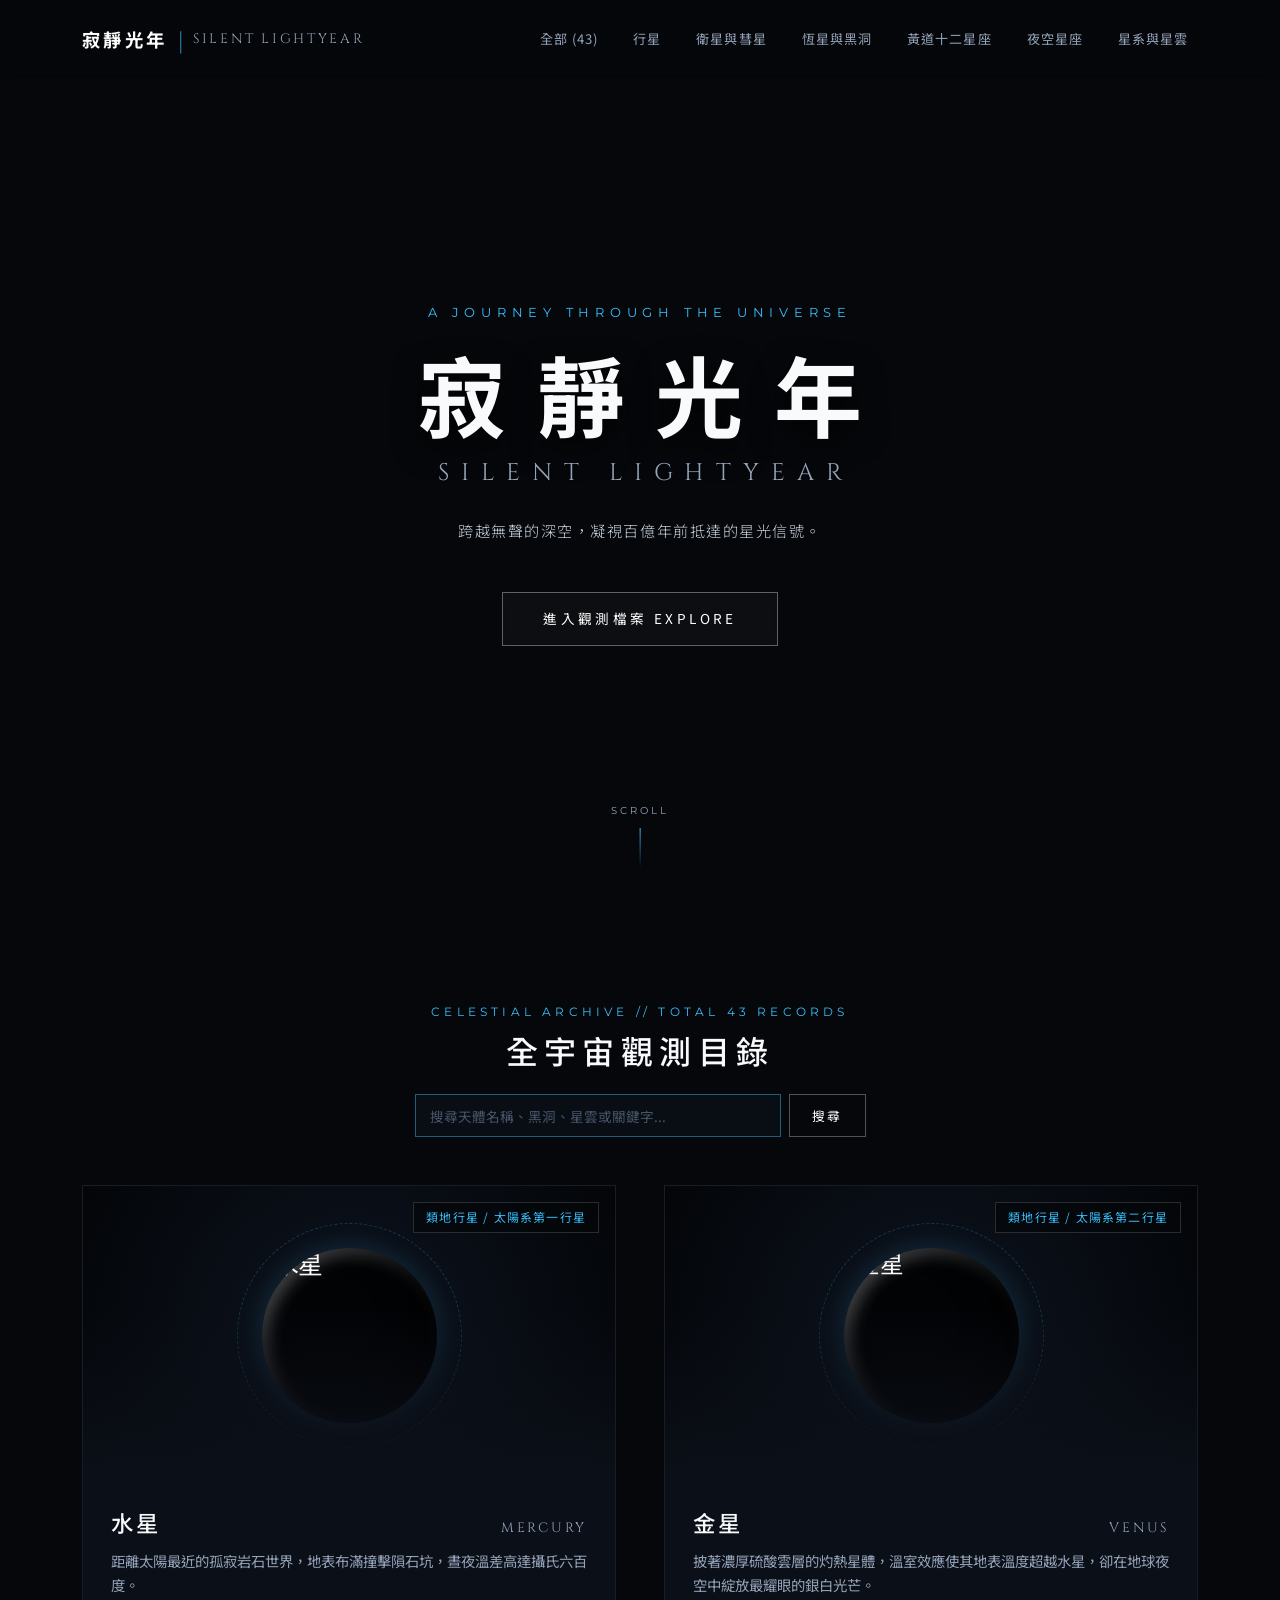
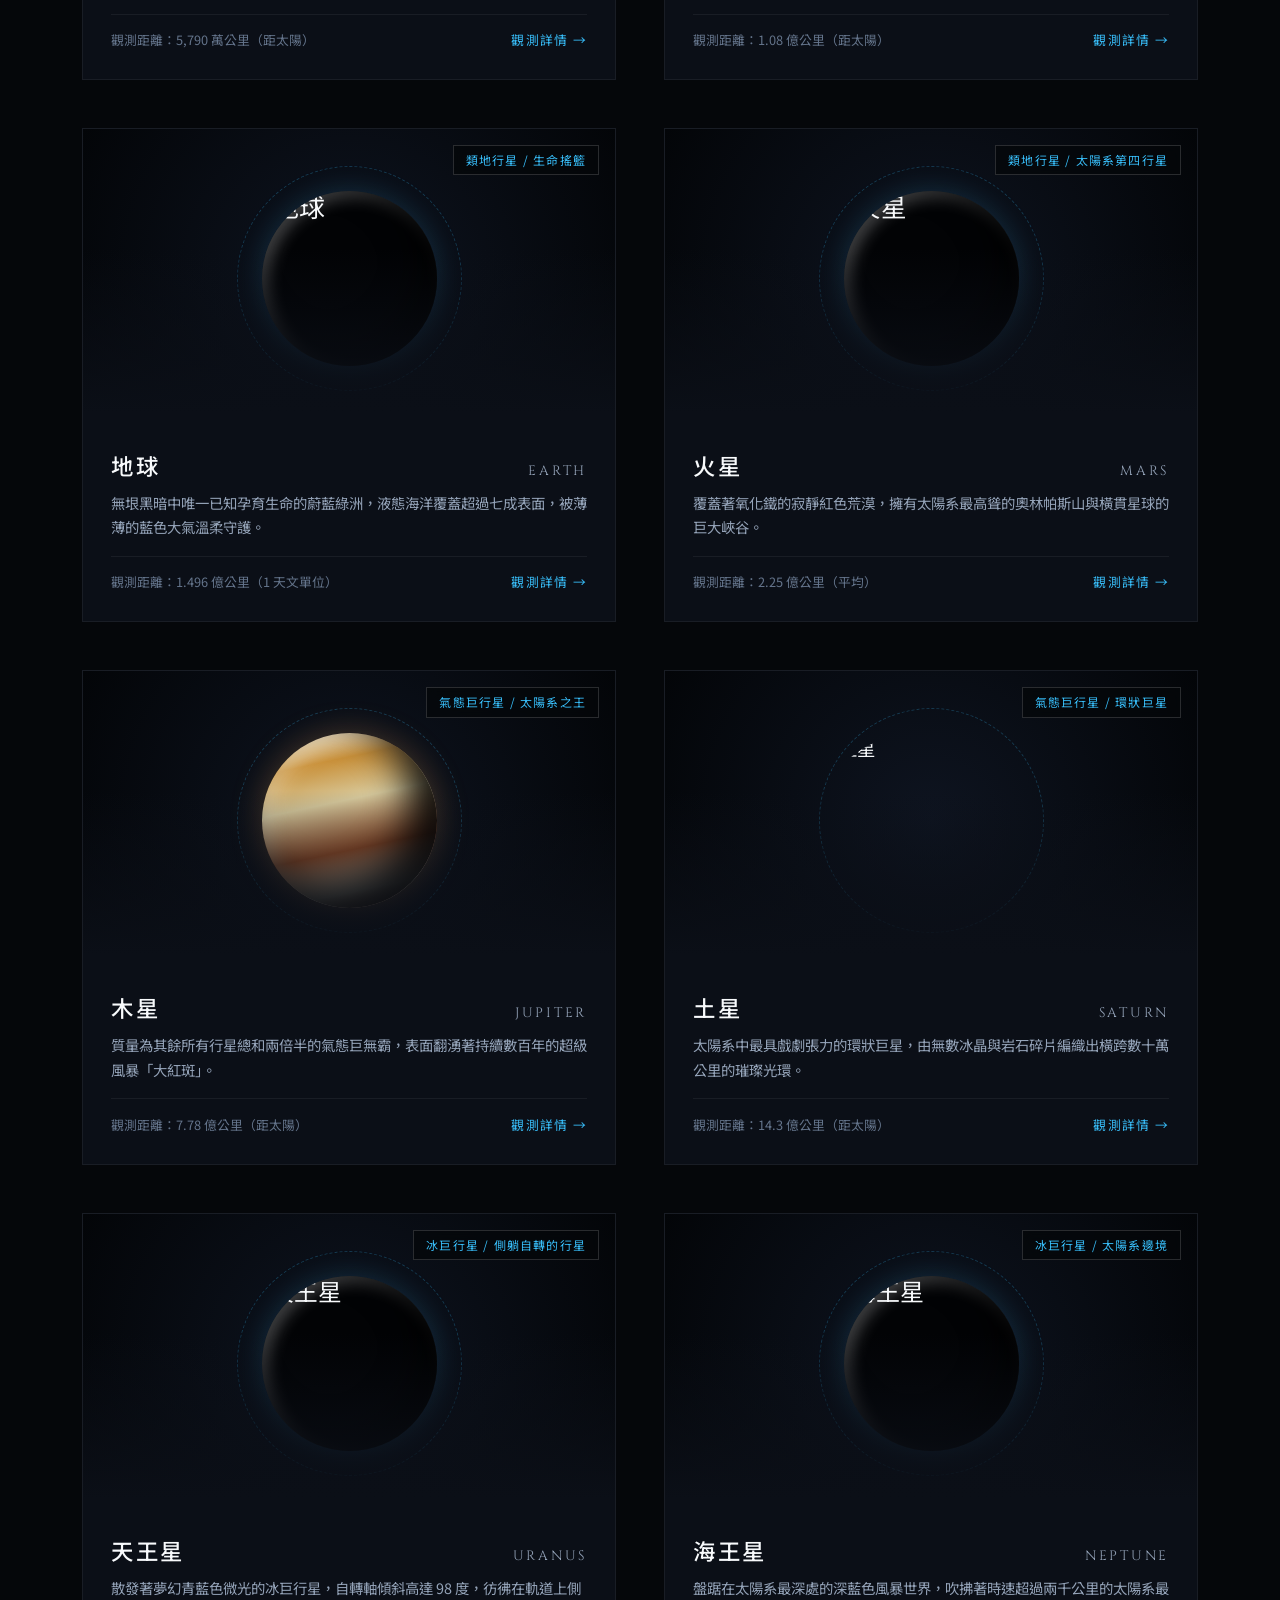
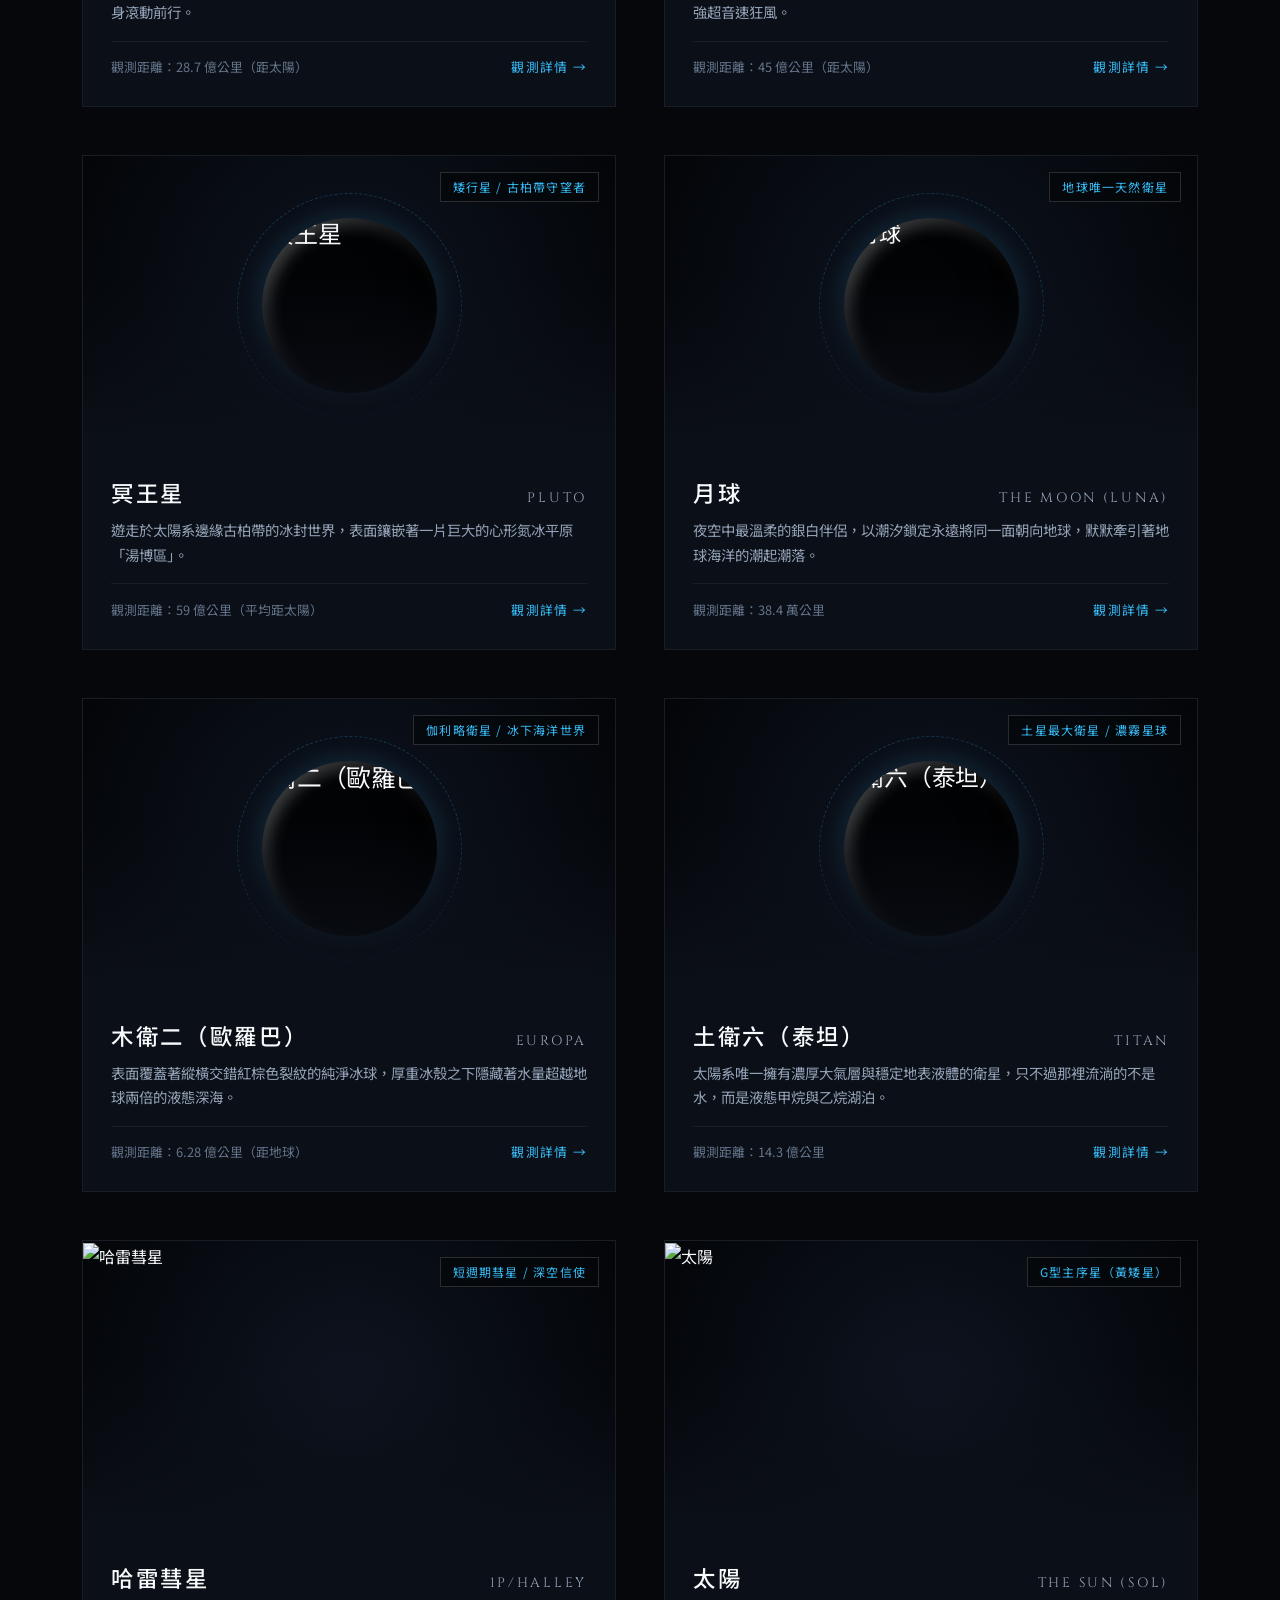
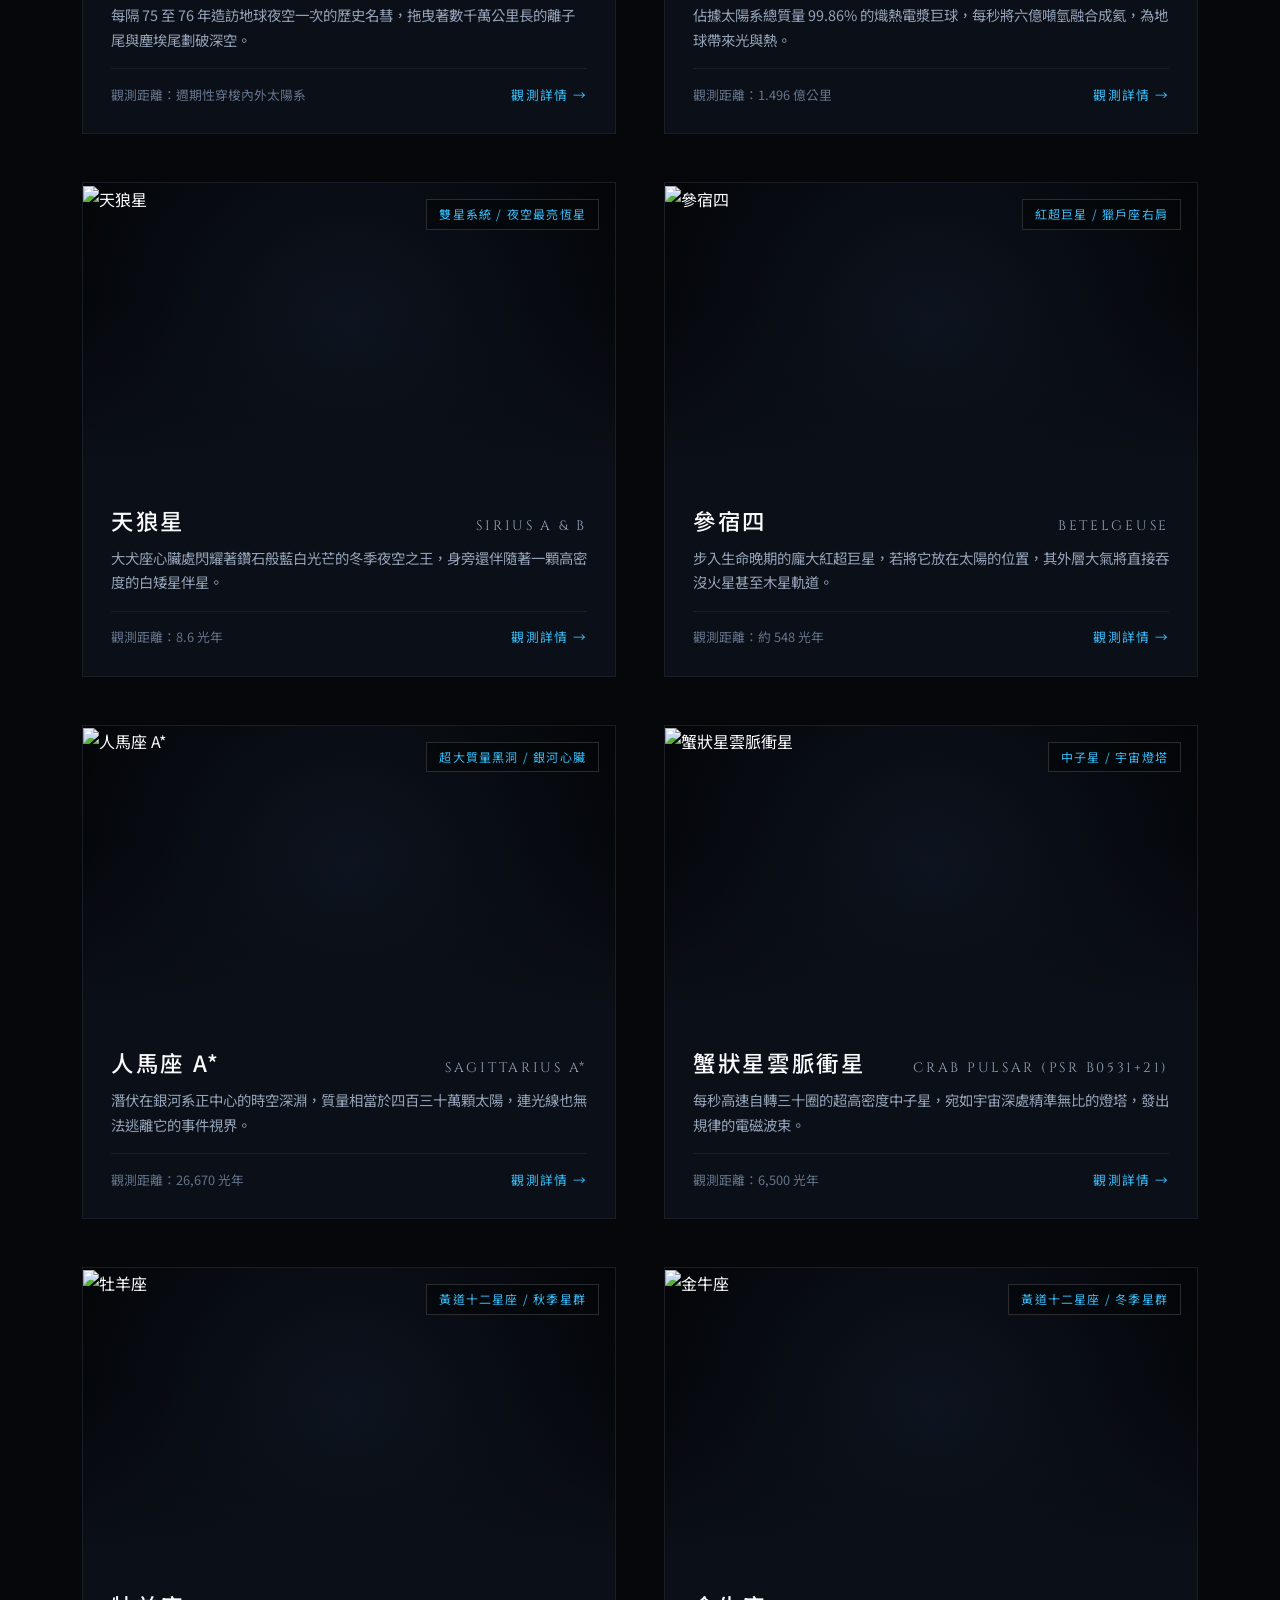
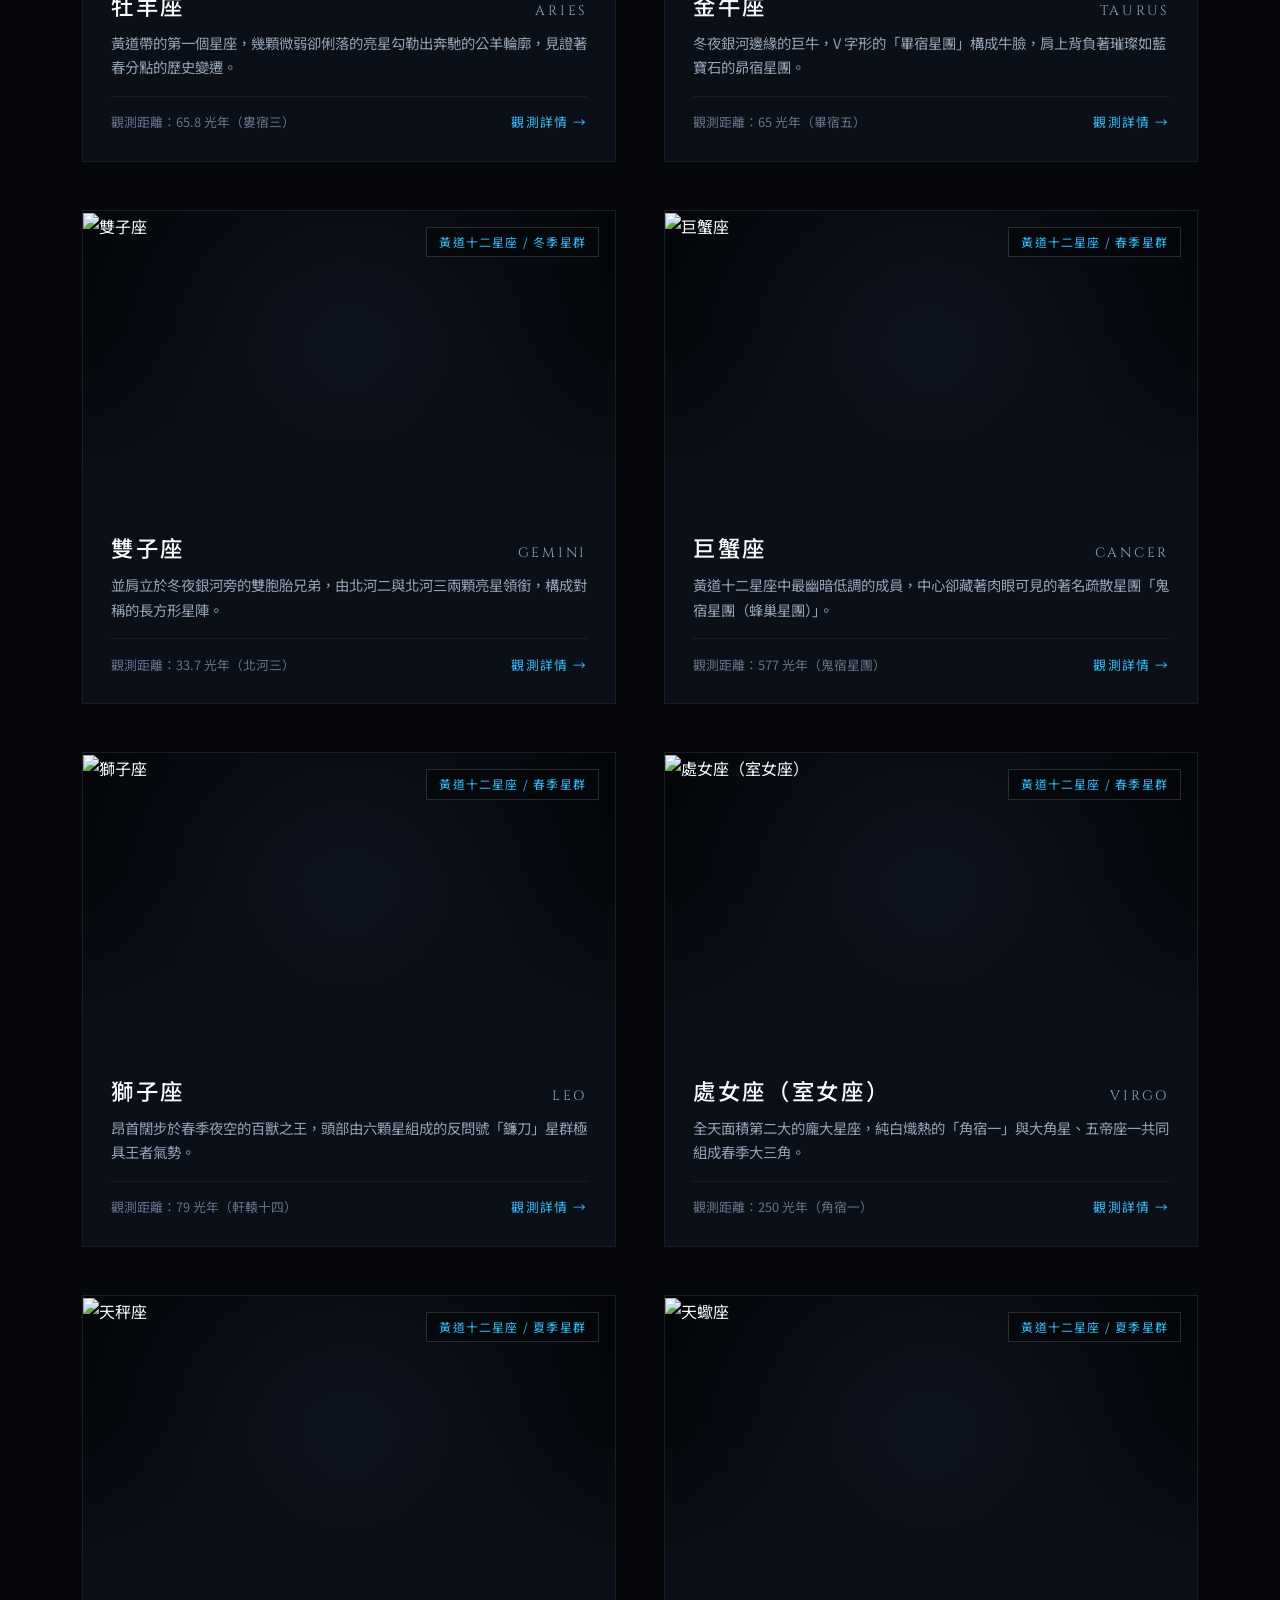
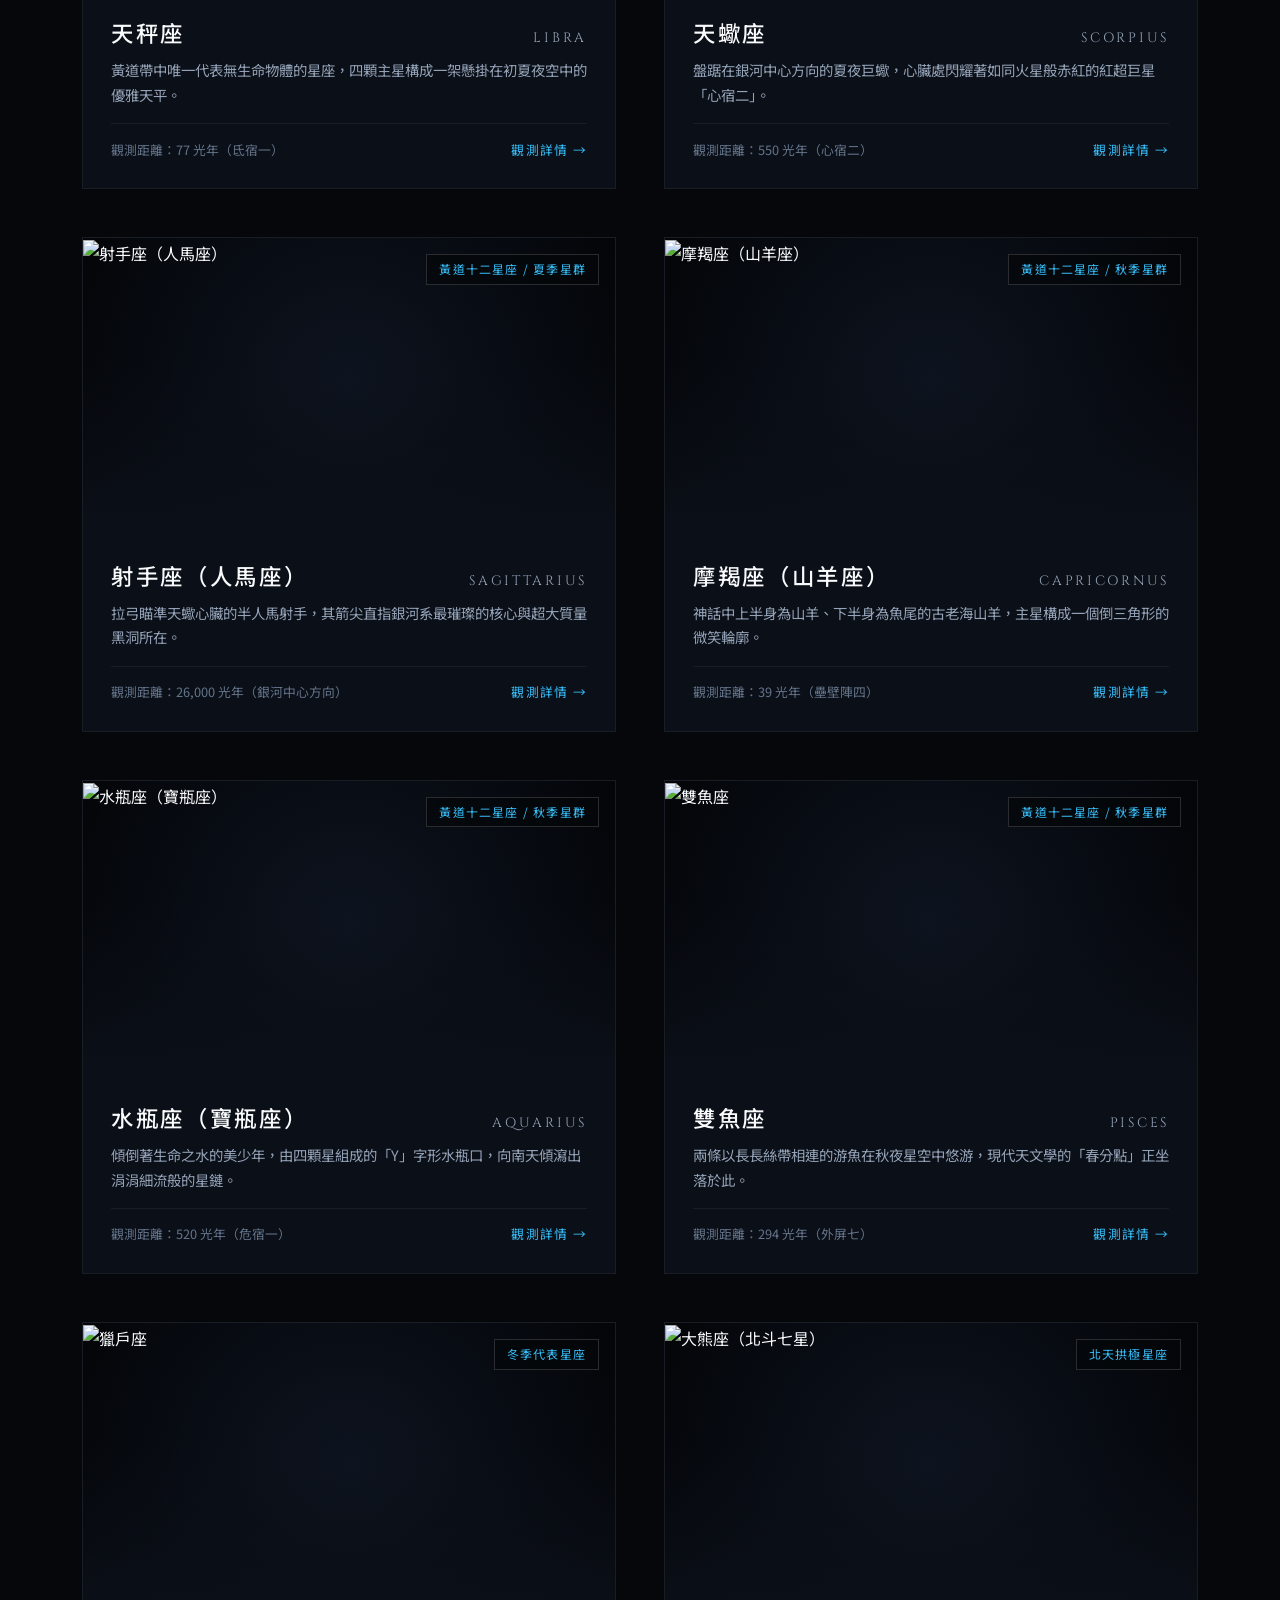
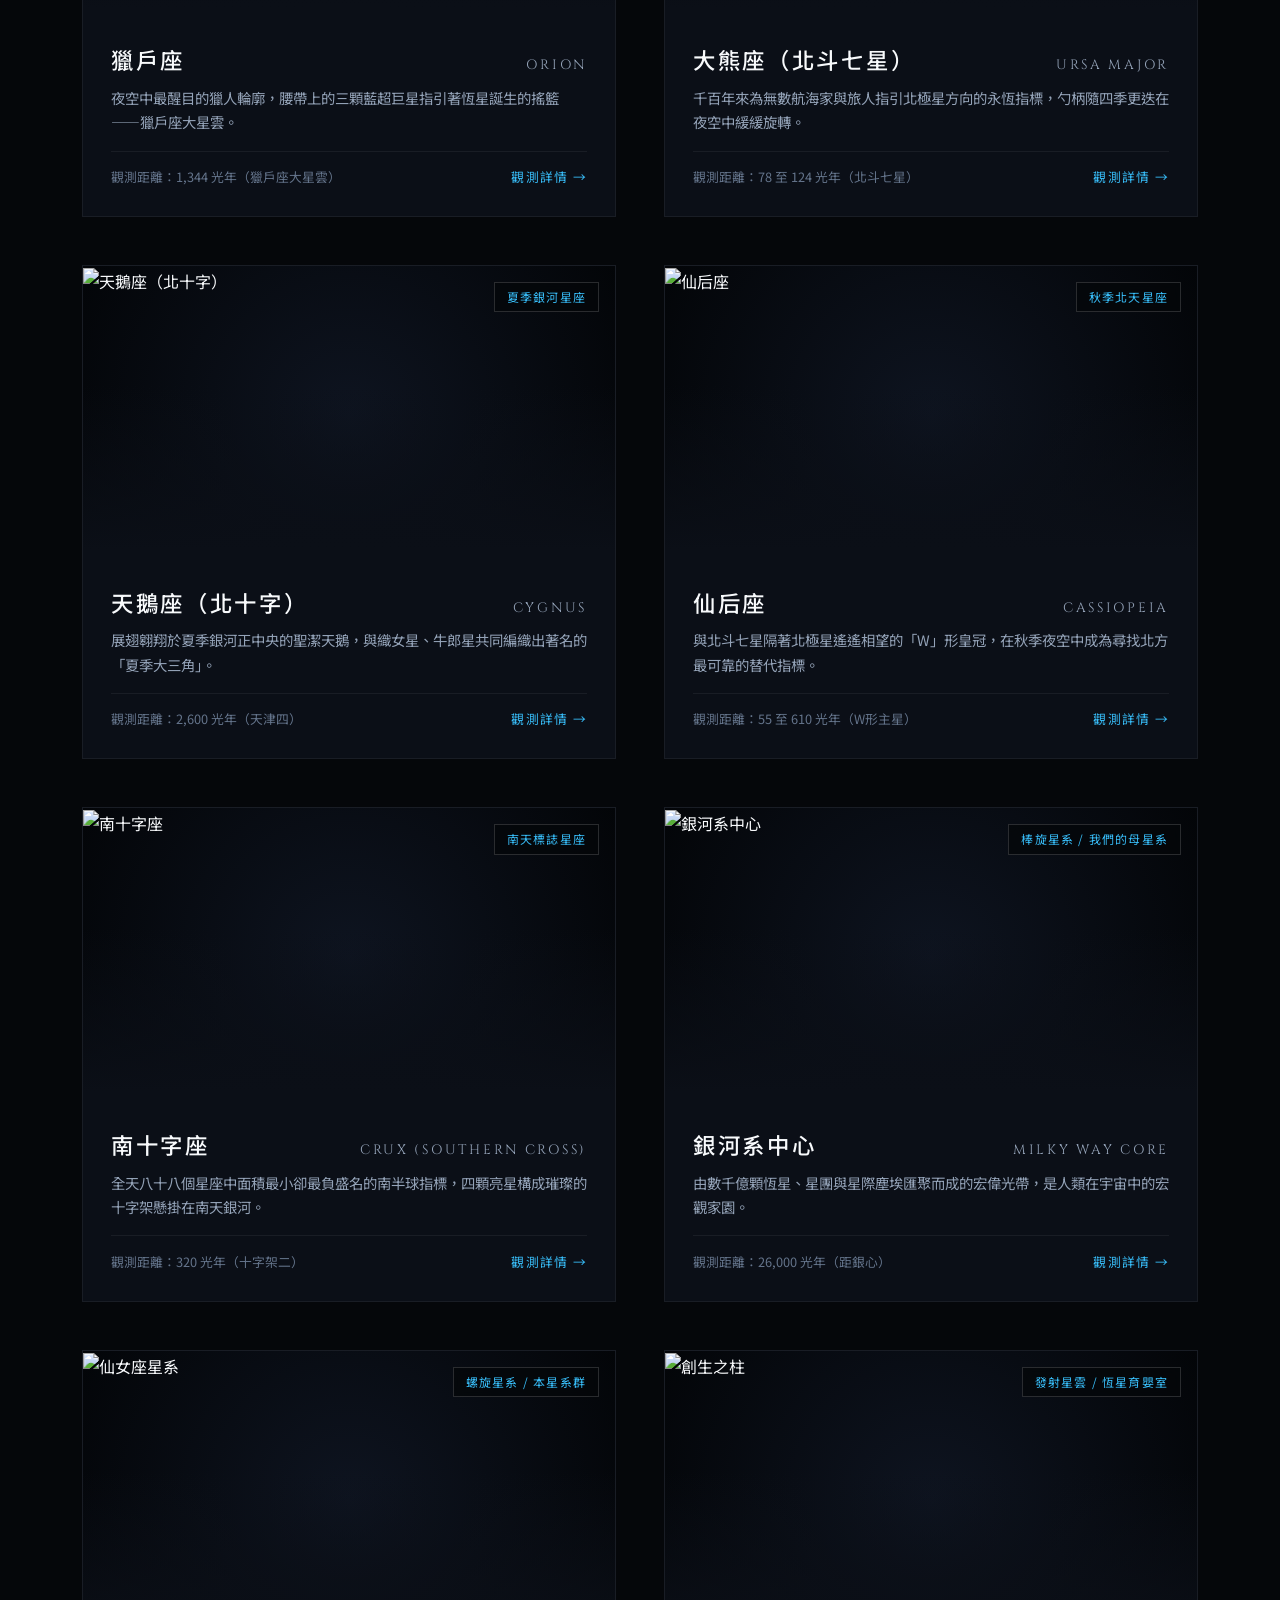
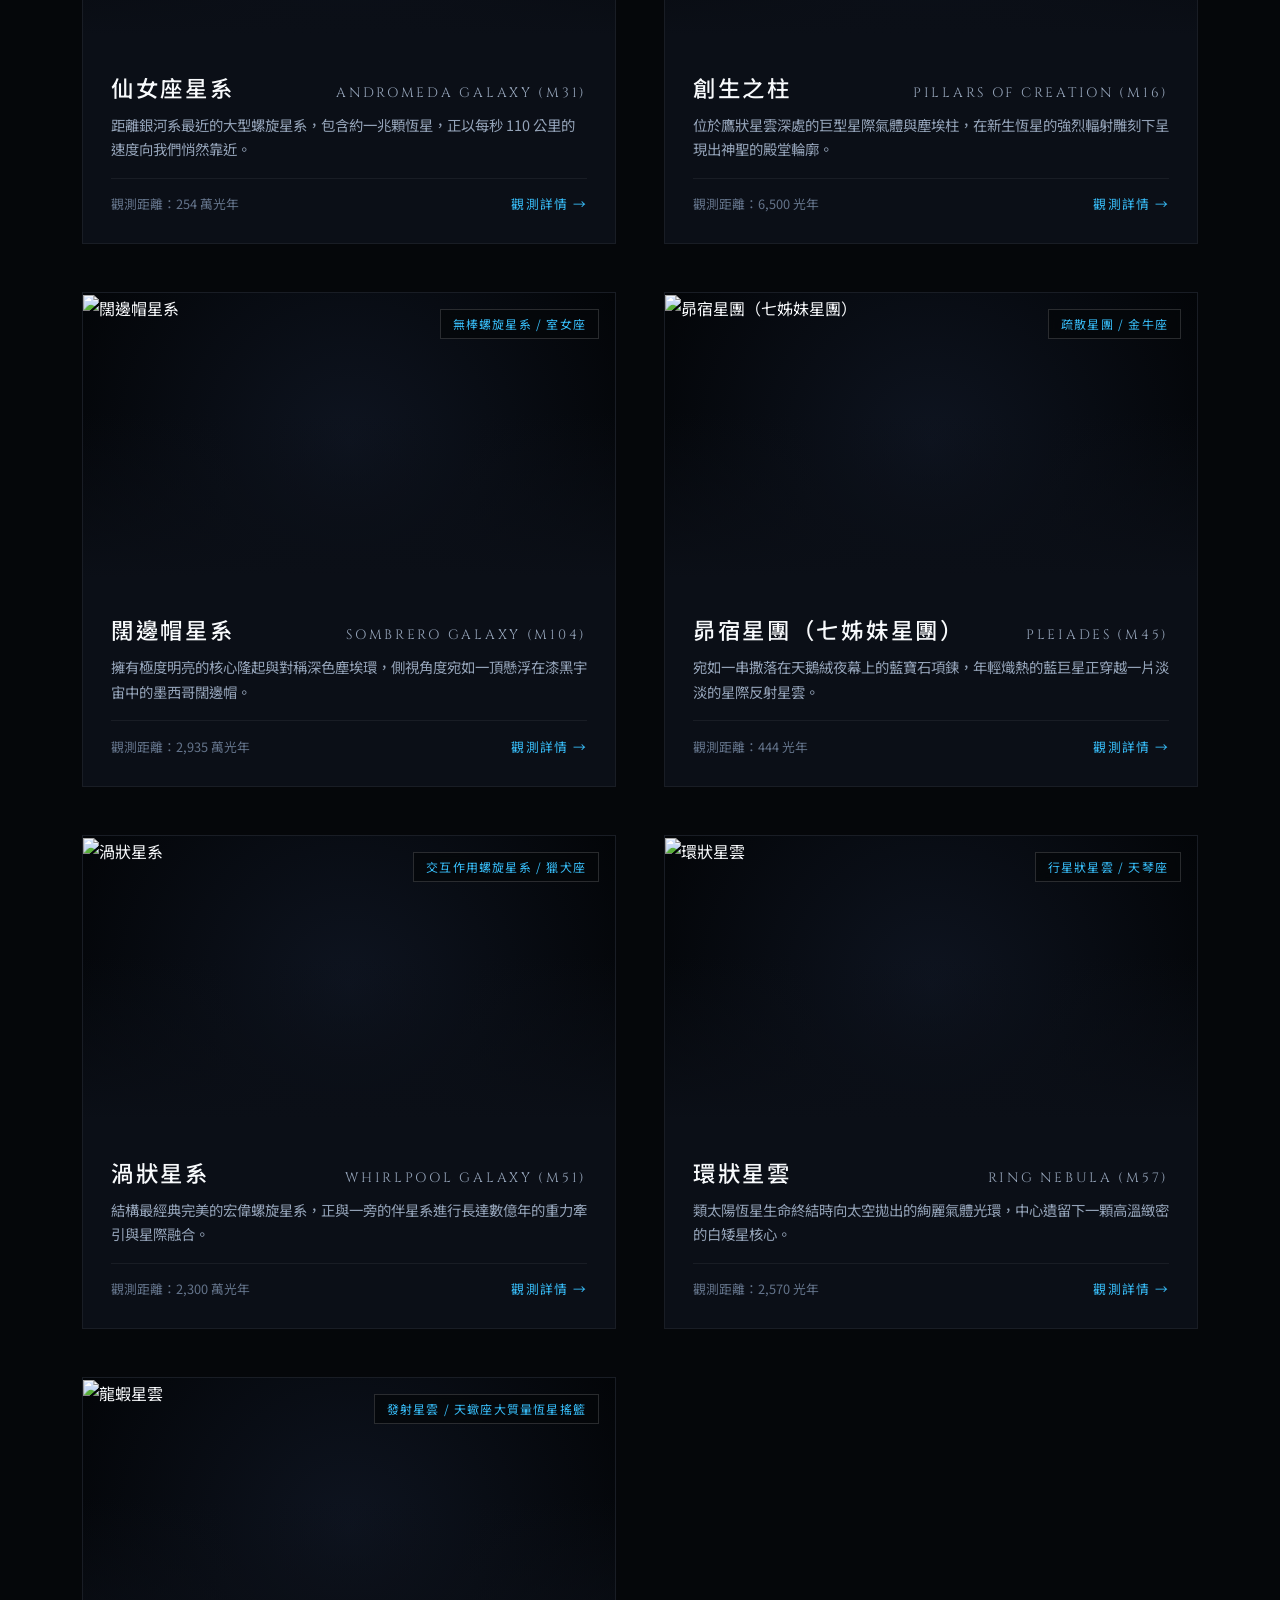
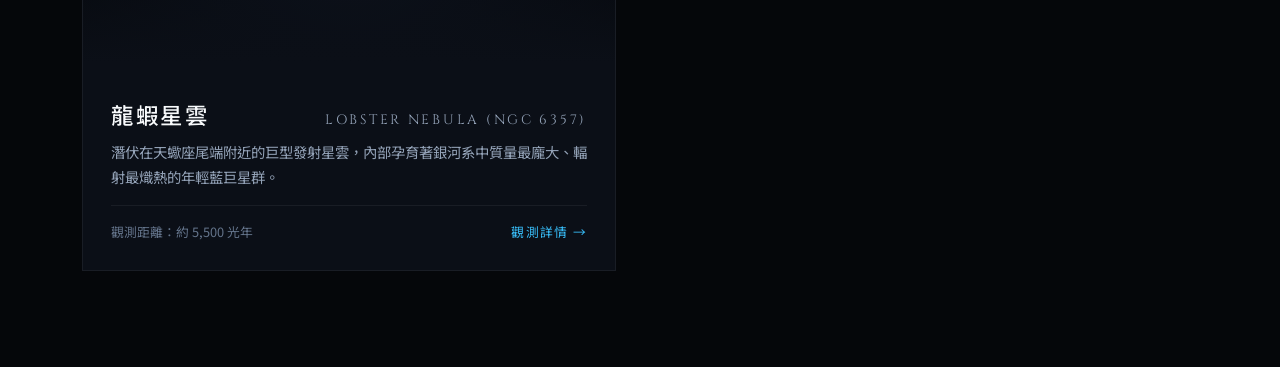
==== commit d6659281: "add" ====
--- a/docs/index.html
+++ b/docs/index.html
@@ -676,7 +676,6 @@
     color: #475569;
     font-size: 0.85rem;
 }
-/* 強制穿透背景遮罩，不擋住點擊 */
 .hero-overlay, .hero-bg-zoom, .detail-bg-stage, .card-vignette, .planet-orbit-ring {
     pointer-events: none !important;
 }
@@ -684,27 +683,23 @@
     z-index: 9999 !important;
     pointer-events: auto !important;
 }
-/* 確保搜尋欄點擊與輸入時永遠清晰可見、不會消失 */
-#archive form, #archive .cinema-input, #archive .btn-cinema-sm {
-    display: flex !important;
+#static-search-box, #static-search-input, #static-search-btn {
     opacity: 1 !important;
     visibility: visible !important;
     position: relative !important;
     z-index: 50 !important;
     pointer-events: auto !important;
 }
-#archive .cinema-input {
-    display: block !important;
-    background-color: rgba(11, 15, 23, 0.85) !important;
+#static-search-input {
+    background-color: rgba(11, 15, 23, 0.9) !important;
     color: #ffffff !important;
-    border-bottom: 1px solid rgba(56, 189, 248, 0.5) !important;
-    padding: 0.5rem 0.75rem !important;
-}
-#archive .cinema-input:focus {
-    background-color: rgba(15, 23, 42, 0.95) !important;
-    color: #ffffff !important;
+    border: 1px solid rgba(56, 189, 248, 0.45) !important;
+    padding: 0.55rem 0.9rem !important;
+}
+#static-search-input:focus {
     border-color: #38bdf8 !important;
-    box-shadow: 0 4px 15px rgba(56, 189, 248, 0.2) !important;
+    box-shadow: 0 0 15px rgba(56, 189, 248, 0.25) !important;
+    outline: none !important;
 }
     </style>
 </head>
@@ -758,20 +753,20 @@
             <h2 class="section-title">全宇宙觀測目錄</h2>
             
             <!-- PHP 關鍵字搜尋列 -->
-            <form method="GET" action="index.html#archive" class="row justify-content-center mt-4">
-                <div class="col-12 col-md-6 col-lg-5">
-                    <div class="d-flex gap-2">
-                                                <input type="text" name="q" value="" class="form-control cinema-input" placeholder="搜尋天體名稱、黑洞、星雲或關鍵字...">
-                        <button type="submit" class="btn-cinema-sm text-nowrap">搜尋</button>
-                                            </div>
-                </div>
-            </form>
+            <div id="static-search-box" class="row justify-content-center mt-4">
+    <div class="col-12 col-md-6 col-lg-5">
+        <div class="d-flex gap-2">
+            <input type="text" id="static-search-input" class="form-control cinema-input" placeholder="搜尋天體名稱、黑洞、星雲或關鍵字..." oninput="applyArchiveFilter()" onkeydown="if(event.key==='Enter'){event.preventDefault(); applyArchiveFilter();}">
+            <button type="button" id="static-search-btn" class="btn-cinema-sm text-nowrap" onclick="applyArchiveFilter()">搜尋</button>
+        </div>
+    </div>
+</div>
         </div>
 
         <!-- 搜尋結果狀態提示 -->
                     <div class="row g-4 g-lg-5">
                                                         <div class="col-12 col-md-6">
-                        <a href="detail.html?id=mercury" class="celestial-card" data-category="solar">
+                        <a href="detail.html?id=mercury" class="celestial-card">
                             <div class="card-img-wrapper planet-stage">
                                                                     <div class="planet-orbit-ring"></div>
                                     <div class="planet-globe  " style="--planet-zoom: 1.55;">
@@ -794,7 +789,7 @@
                         </a>
                     </div>
                                                         <div class="col-12 col-md-6">
-                        <a href="detail.html?id=venus" class="celestial-card" data-category="solar">
+                        <a href="detail.html?id=venus" class="celestial-card">
                             <div class="card-img-wrapper planet-stage">
                                                                     <div class="planet-orbit-ring"></div>
                                     <div class="planet-globe  " style="--planet-zoom: 1.48;">
@@ -817,7 +812,7 @@
                         </a>
                     </div>
                                                         <div class="col-12 col-md-6">
-                        <a href="detail.html?id=earth" class="celestial-card" data-category="solar">
+                        <a href="detail.html?id=earth" class="celestial-card">
                             <div class="card-img-wrapper planet-stage">
                                                                     <div class="planet-orbit-ring"></div>
                                     <div class="planet-globe  " style="--planet-zoom: 1.62;">
@@ -840,7 +835,7 @@
                         </a>
                     </div>
                                                         <div class="col-12 col-md-6">
-                        <a href="detail.html?id=mars" class="celestial-card" data-category="solar">
+                        <a href="detail.html?id=mars" class="celestial-card">
                             <div class="card-img-wrapper planet-stage">
                                                                     <div class="planet-orbit-ring"></div>
                                     <div class="planet-globe  " style="--planet-zoom: 1.6;">
@@ -863,7 +858,7 @@
                         </a>
                     </div>
                                                         <div class="col-12 col-md-6">
-                        <a href="detail.html?id=jupiter" class="celestial-card" data-category="solar">
+                        <a href="detail.html?id=jupiter" class="celestial-card">
                             <div class="card-img-wrapper planet-stage">
                                                                     <div class="planet-orbit-ring"></div>
                                     <div class="planet-globe  jupiter-3d-globe" style="--planet-zoom: 1.52;">
@@ -885,7 +880,7 @@
                         </a>
                     </div>
                                                         <div class="col-12 col-md-6">
-                        <a href="detail.html?id=saturn" class="celestial-card" data-category="solar">
+                        <a href="detail.html?id=saturn" class="celestial-card">
                             <div class="card-img-wrapper planet-stage">
                                                                     <div class="planet-orbit-ring"></div>
                                     <div class="planet-globe saturn-ring-mode " style="--planet-zoom: 1.15;">
@@ -908,7 +903,7 @@
                         </a>
                     </div>
                                                         <div class="col-12 col-md-6">
-                        <a href="detail.html?id=uranus" class="celestial-card" data-category="solar">
+                        <a href="detail.html?id=uranus" class="celestial-card">
                             <div class="card-img-wrapper planet-stage">
                                                                     <div class="planet-orbit-ring"></div>
                                     <div class="planet-globe  " style="--planet-zoom: 1.48;">
@@ -931,7 +926,7 @@
                         </a>
                     </div>
                                                         <div class="col-12 col-md-6">
-                        <a href="detail.html?id=neptune" class="celestial-card" data-category="solar">
+                        <a href="detail.html?id=neptune" class="celestial-card">
                             <div class="card-img-wrapper planet-stage">
                                                                     <div class="planet-orbit-ring"></div>
                                     <div class="planet-globe  " style="--planet-zoom: 1.5;">
@@ -954,7 +949,7 @@
                         </a>
                     </div>
                                                         <div class="col-12 col-md-6">
-                        <a href="detail.html?id=pluto" class="celestial-card" data-category="solar">
+                        <a href="detail.html?id=pluto" class="celestial-card">
                             <div class="card-img-wrapper planet-stage">
                                                                     <div class="planet-orbit-ring"></div>
                                     <div class="planet-globe  " style="--planet-zoom: 1.5;">
@@ -977,7 +972,7 @@
                         </a>
                     </div>
                                                         <div class="col-12 col-md-6">
-                        <a href="detail.html?id=moon" class="celestial-card" data-category="moon">
+                        <a href="detail.html?id=moon" class="celestial-card">
                             <div class="card-img-wrapper planet-stage">
                                                                     <div class="planet-orbit-ring"></div>
                                     <div class="planet-globe  " style="--planet-zoom: 1.38;">
@@ -1000,7 +995,7 @@
                         </a>
                     </div>
                                                         <div class="col-12 col-md-6">
-                        <a href="detail.html?id=europa" class="celestial-card" data-category="moon">
+                        <a href="detail.html?id=europa" class="celestial-card">
                             <div class="card-img-wrapper planet-stage">
                                                                     <div class="planet-orbit-ring"></div>
                                     <div class="planet-globe  " style="--planet-zoom: 1.55;">
@@ -1023,7 +1018,7 @@
                         </a>
                     </div>
                                                         <div class="col-12 col-md-6">
-                        <a href="detail.html?id=titan" class="celestial-card" data-category="moon">
+                        <a href="detail.html?id=titan" class="celestial-card">
                             <div class="card-img-wrapper planet-stage">
                                                                     <div class="planet-orbit-ring"></div>
                                     <div class="planet-globe  " style="--planet-zoom: 1.48;">
@@ -1046,7 +1041,7 @@
                         </a>
                     </div>
                                                         <div class="col-12 col-md-6">
-                        <a href="detail.html?id=halley" class="celestial-card" data-category="moon">
+                        <a href="detail.html?id=halley" class="celestial-card">
                             <div class="card-img-wrapper ">
                                                                     <img src="https://images.unsplash.com/photo-1506318137071-a8e063b4bec0?q=80&amp;w=1600&amp;auto=format&amp;fit=crop" alt="哈雷彗星" loading="lazy">
                                                                 <div class="card-vignette"></div>
@@ -1066,7 +1061,7 @@
                         </a>
                     </div>
                                                         <div class="col-12 col-md-6">
-                        <a href="detail.html?id=sun" class="celestial-card" data-category="star">
+                        <a href="detail.html?id=sun" class="celestial-card">
                             <div class="card-img-wrapper ">
                                                                     <img src="https://images.unsplash.com/photo-1614642264762-d0a3b8bf3700?q=80&amp;w=1600&amp;auto=format&amp;fit=crop" alt="太陽" loading="lazy">
                                                                 <div class="card-vignette"></div>
@@ -1086,7 +1081,7 @@
                         </a>
                     </div>
                                                         <div class="col-12 col-md-6">
-                        <a href="detail.html?id=sirius" class="celestial-card" data-category="star">
+                        <a href="detail.html?id=sirius" class="celestial-card">
                             <div class="card-img-wrapper ">
                                                                     <img src="https://images.unsplash.com/photo-1506703719100-a0f3a48c0f86?q=80&amp;w=1600&amp;auto=format&amp;fit=crop" alt="天狼星" loading="lazy">
                                                                 <div class="card-vignette"></div>
@@ -1106,7 +1101,7 @@
                         </a>
                     </div>
                                                         <div class="col-12 col-md-6">
-                        <a href="detail.html?id=betelgeuse" class="celestial-card" data-category="star">
+                        <a href="detail.html?id=betelgeuse" class="celestial-card">
                             <div class="card-img-wrapper ">
                                                                     <img src="https://images.unsplash.com/photo-1462331940025-496dfbfc7564?q=80&amp;w=1600&amp;auto=format&amp;fit=crop" alt="參宿四" loading="lazy">
                                                                 <div class="card-vignette"></div>
@@ -1126,7 +1121,7 @@
                         </a>
                     </div>
                                                         <div class="col-12 col-md-6">
-                        <a href="detail.html?id=sagittarius_a" class="celestial-card" data-category="star">
+                        <a href="detail.html?id=sagittarius_a" class="celestial-card">
                             <div class="card-img-wrapper ">
                                                                     <img src="https://images.unsplash.com/photo-1534796636912-3b95b3ab5986?q=80&amp;w=1600&amp;auto=format&amp;fit=crop" alt="人馬座 A*" loading="lazy">
                                                                 <div class="card-vignette"></div>
@@ -1146,7 +1141,7 @@
                         </a>
                     </div>
                                                         <div class="col-12 col-md-6">
-                        <a href="detail.html?id=crab_pulsar" class="celestial-card" data-category="star">
+                        <a href="detail.html?id=crab_pulsar" class="celestial-card">
                             <div class="card-img-wrapper ">
                                                                     <img src="https://images.unsplash.com/photo-1444703686981-a3abbc4d4fe3?q=80&amp;w=1600&amp;auto=format&amp;fit=crop" alt="蟹狀星雲脈衝星" loading="lazy">
                                                                 <div class="card-vignette"></div>
@@ -1166,7 +1161,7 @@
                         </a>
                     </div>
                                                         <div class="col-12 col-md-6">
-                        <a href="detail.html?id=aries" class="celestial-card" data-category="zodiac">
+                        <a href="detail.html?id=aries" class="celestial-card">
                             <div class="card-img-wrapper ">
                                                                     <img src="https://images.unsplash.com/photo-1519681393784-d120267933ba?q=80&amp;w=1600&amp;auto=format&amp;fit=crop" alt="牡羊座" loading="lazy">
                                                                 <div class="card-vignette"></div>
@@ -1186,7 +1181,7 @@
                         </a>
                     </div>
                                                         <div class="col-12 col-md-6">
-                        <a href="detail.html?id=taurus" class="celestial-card" data-category="zodiac">
+                        <a href="detail.html?id=taurus" class="celestial-card">
                             <div class="card-img-wrapper ">
                                                                     <img src="https://images.unsplash.com/photo-1464802686167-b939a6910659?q=80&amp;w=1600&amp;auto=format&amp;fit=crop" alt="金牛座" loading="lazy">
                                                                 <div class="card-vignette"></div>
@@ -1206,7 +1201,7 @@
                         </a>
                     </div>
                                                         <div class="col-12 col-md-6">
-                        <a href="detail.html?id=gemini" class="celestial-card" data-category="zodiac">
+                        <a href="detail.html?id=gemini" class="celestial-card">
                             <div class="card-img-wrapper ">
                                                                     <img src="https://images.unsplash.com/photo-1506318137071-a8e063b4bec0?q=80&amp;w=1600&amp;auto=format&amp;fit=crop" alt="雙子座" loading="lazy">
                                                                 <div class="card-vignette"></div>
@@ -1226,7 +1221,7 @@
                         </a>
                     </div>
                                                         <div class="col-12 col-md-6">
-                        <a href="detail.html?id=cancer" class="celestial-card" data-category="zodiac">
+                        <a href="detail.html?id=cancer" class="celestial-card">
                             <div class="card-img-wrapper ">
                                                                     <img src="https://images.unsplash.com/photo-1538370965046-79c0d6907d47?q=80&amp;w=1600&amp;auto=format&amp;fit=crop" alt="巨蟹座" loading="lazy">
                                                                 <div class="card-vignette"></div>
@@ -1246,7 +1241,7 @@
                         </a>
                     </div>
                                                         <div class="col-12 col-md-6">
-                        <a href="detail.html?id=leo" class="celestial-card" data-category="zodiac">
+                        <a href="detail.html?id=leo" class="celestial-card">
                             <div class="card-img-wrapper ">
                                                                     <img src="https://images.unsplash.com/photo-1419242902214-272b3f66ee7a?q=80&amp;w=1600&amp;auto=format&amp;fit=crop" alt="獅子座" loading="lazy">
                                                                 <div class="card-vignette"></div>
@@ -1266,7 +1261,7 @@
                         </a>
                     </div>
                                                         <div class="col-12 col-md-6">
-                        <a href="detail.html?id=virgo" class="celestial-card" data-category="zodiac">
+                        <a href="detail.html?id=virgo" class="celestial-card">
                             <div class="card-img-wrapper ">
                                                                     <img src="https://images.unsplash.com/photo-1506703719100-a0f3a48c0f86?q=80&amp;w=1600&amp;auto=format&amp;fit=crop" alt="處女座（室女座）" loading="lazy">
                                                                 <div class="card-vignette"></div>
@@ -1286,7 +1281,7 @@
                         </a>
                     </div>
                                                         <div class="col-12 col-md-6">
-                        <a href="detail.html?id=libra" class="celestial-card" data-category="zodiac">
+                        <a href="detail.html?id=libra" class="celestial-card">
                             <div class="card-img-wrapper ">
                                                                     <img src="https://images.unsplash.com/photo-1444703686981-a3abbc4d4fe3?q=80&amp;w=1600&amp;auto=format&amp;fit=crop" alt="天秤座" loading="lazy">
                                                                 <div class="card-vignette"></div>
@@ -1306,7 +1301,7 @@
                         </a>
                     </div>
                                                         <div class="col-12 col-md-6">
-                        <a href="detail.html?id=scorpius" class="celestial-card" data-category="zodiac">
+                        <a href="detail.html?id=scorpius" class="celestial-card">
                             <div class="card-img-wrapper ">
                                                                     <img src="https://images.unsplash.com/photo-1419242902214-272b3f66ee7a?q=80&amp;w=1600&amp;auto=format&amp;fit=crop" alt="天蠍座" loading="lazy">
                                                                 <div class="card-vignette"></div>
@@ -1326,7 +1321,7 @@
                         </a>
                     </div>
                                                         <div class="col-12 col-md-6">
-                        <a href="detail.html?id=sagittarius" class="celestial-card" data-category="zodiac">
+                        <a href="detail.html?id=sagittarius" class="celestial-card">
                             <div class="card-img-wrapper ">
                                                                     <img src="https://images.unsplash.com/photo-1538370965046-79c0d6907d47?q=80&amp;w=1600&amp;auto=format&amp;fit=crop" alt="射手座（人馬座）" loading="lazy">
                                                                 <div class="card-vignette"></div>
@@ -1346,7 +1341,7 @@
                         </a>
                     </div>
                                                         <div class="col-12 col-md-6">
-                        <a href="detail.html?id=capricornus" class="celestial-card" data-category="zodiac">
+                        <a href="detail.html?id=capricornus" class="celestial-card">
                             <div class="card-img-wrapper ">
                                                                     <img src="https://images.unsplash.com/photo-1534796636912-3b95b3ab5986?q=80&amp;w=1600&amp;auto=format&amp;fit=crop" alt="摩羯座（山羊座）" loading="lazy">
                                                                 <div class="card-vignette"></div>
@@ -1366,7 +1361,7 @@
                         </a>
                     </div>
                                                         <div class="col-12 col-md-6">
-                        <a href="detail.html?id=aquarius" class="celestial-card" data-category="zodiac">
+                        <a href="detail.html?id=aquarius" class="celestial-card">
                             <div class="card-img-wrapper ">
                                                                     <img src="https://images.unsplash.com/photo-1462332420958-a05d1e002413?q=80&amp;w=1600&amp;auto=format&amp;fit=crop" alt="水瓶座（寶瓶座）" loading="lazy">
                                                                 <div class="card-vignette"></div>
@@ -1386,7 +1381,7 @@
                         </a>
                     </div>
                                                         <div class="col-12 col-md-6">
-                        <a href="detail.html?id=pisces" class="celestial-card" data-category="zodiac">
+                        <a href="detail.html?id=pisces" class="celestial-card">
                             <div class="card-img-wrapper ">
                                                                     <img src="https://images.unsplash.com/photo-1543722530-d2c3201371e7?q=80&amp;w=1600&amp;auto=format&amp;fit=crop" alt="雙魚座" loading="lazy">
                                                                 <div class="card-vignette"></div>
@@ -1406,7 +1401,7 @@
                         </a>
                     </div>
                                                         <div class="col-12 col-md-6">
-                        <a href="detail.html?id=orion" class="celestial-card" data-category="constellation">
+                        <a href="detail.html?id=orion" class="celestial-card">
                             <div class="card-img-wrapper ">
                                                                     <img src="https://images.unsplash.com/photo-1543722530-d2c3201371e7?q=80&amp;w=1600&amp;auto=format&amp;fit=crop" alt="獵戶座" loading="lazy">
                                                                 <div class="card-vignette"></div>
@@ -1426,7 +1421,7 @@
                         </a>
                     </div>
                                                         <div class="col-12 col-md-6">
-                        <a href="detail.html?id=ursa_major" class="celestial-card" data-category="constellation">
+                        <a href="detail.html?id=ursa_major" class="celestial-card">
                             <div class="card-img-wrapper ">
                                                                     <img src="https://images.unsplash.com/photo-1519681393784-d120267933ba?q=80&amp;w=1600&amp;auto=format&amp;fit=crop" alt="大熊座（北斗七星）" loading="lazy">
                                                                 <div class="card-vignette"></div>
@@ -1446,7 +1441,7 @@
                         </a>
                     </div>
                                                         <div class="col-12 col-md-6">
-                        <a href="detail.html?id=cygnus" class="celestial-card" data-category="constellation">
+                        <a href="detail.html?id=cygnus" class="celestial-card">
                             <div class="card-img-wrapper ">
                                                                     <img src="https://images.unsplash.com/photo-1464802686167-b939a6910659?q=80&amp;w=1600&amp;auto=format&amp;fit=crop" alt="天鵝座（北十字）" loading="lazy">
                                                                 <div class="card-vignette"></div>
@@ -1466,7 +1461,7 @@
                         </a>
                     </div>
                                                         <div class="col-12 col-md-6">
-                        <a href="detail.html?id=cassiopeia" class="celestial-card" data-category="constellation">
+                        <a href="detail.html?id=cassiopeia" class="celestial-card">
                             <div class="card-img-wrapper ">
                                                                     <img src="https://images.unsplash.com/photo-1506318137071-a8e063b4bec0?q=80&amp;w=1600&amp;auto=format&amp;fit=crop" alt="仙后座" loading="lazy">
                                                                 <div class="card-vignette"></div>
@@ -1486,7 +1481,7 @@
                         </a>
                     </div>
                                                         <div class="col-12 col-md-6">
-                        <a href="detail.html?id=crux" class="celestial-card" data-category="constellation">
+                        <a href="detail.html?id=crux" class="celestial-card">
                             <div class="card-img-wrapper ">
                                                                     <img src="https://images.unsplash.com/photo-1519681393784-d120267933ba?q=80&amp;w=1600&amp;auto=format&amp;fit=crop" alt="南十字座" loading="lazy">
                                                                 <div class="card-vignette"></div>
@@ -1506,7 +1501,7 @@
                         </a>
                     </div>
                                                         <div class="col-12 col-md-6">
-                        <a href="detail.html?id=milky_way" class="celestial-card" data-category="deep_sky">
+                        <a href="detail.html?id=milky_way" class="celestial-card">
                             <div class="card-img-wrapper ">
                                                                     <img src="https://images.unsplash.com/photo-1538370965046-79c0d6907d47?q=80&amp;w=1600&amp;auto=format&amp;fit=crop" alt="銀河系中心" loading="lazy">
                                                                 <div class="card-vignette"></div>
@@ -1526,7 +1521,7 @@
                         </a>
                     </div>
                                                         <div class="col-12 col-md-6">
-                        <a href="detail.html?id=andromeda" class="celestial-card" data-category="deep_sky">
+                        <a href="detail.html?id=andromeda" class="celestial-card">
                             <div class="card-img-wrapper ">
                                                                     <img src="https://images.unsplash.com/photo-1506703719100-a0f3a48c0f86?q=80&amp;w=1600&amp;auto=format&amp;fit=crop" alt="仙女座星系" loading="lazy">
                                                                 <div class="card-vignette"></div>
@@ -1546,7 +1541,7 @@
                         </a>
                     </div>
                                                         <div class="col-12 col-md-6">
-                        <a href="detail.html?id=pillars" class="celestial-card" data-category="deep_sky">
+                        <a href="detail.html?id=pillars" class="celestial-card">
                             <div class="card-img-wrapper ">
                                                                     <img src="https://images.unsplash.com/photo-1444703686981-a3abbc4d4fe3?q=80&amp;w=1600&amp;auto=format&amp;fit=crop" alt="創生之柱" loading="lazy">
                                                                 <div class="card-vignette"></div>
@@ -1566,7 +1561,7 @@
                         </a>
                     </div>
                                                         <div class="col-12 col-md-6">
-                        <a href="detail.html?id=sombrero" class="celestial-card" data-category="deep_sky">
+                        <a href="detail.html?id=sombrero" class="celestial-card">
                             <div class="card-img-wrapper ">
                                                                     <img src="https://images.unsplash.com/photo-1462332420958-a05d1e002413?q=80&amp;w=1600&amp;auto=format&amp;fit=crop" alt="闊邊帽星系" loading="lazy">
                                                                 <div class="card-vignette"></div>
@@ -1586,7 +1581,7 @@
                         </a>
                     </div>
                                                         <div class="col-12 col-md-6">
-                        <a href="detail.html?id=pleiades" class="celestial-card" data-category="deep_sky">
+                        <a href="detail.html?id=pleiades" class="celestial-card">
                             <div class="card-img-wrapper ">
                                                                     <img src="https://images.unsplash.com/photo-1464802686167-b939a6910659?q=80&amp;w=1600&amp;auto=format&amp;fit=crop" alt="昴宿星團（七姊妹星團）" loading="lazy">
                                                                 <div class="card-vignette"></div>
@@ -1606,7 +1601,7 @@
                         </a>
                     </div>
                                                         <div class="col-12 col-md-6">
-                        <a href="detail.html?id=whirlpool" class="celestial-card" data-category="deep_sky">
+                        <a href="detail.html?id=whirlpool" class="celestial-card">
                             <div class="card-img-wrapper ">
                                                                     <img src="https://images.unsplash.com/photo-1534796636912-3b95b3ab5986?q=80&amp;w=1600&amp;auto=format&amp;fit=crop" alt="渦狀星系" loading="lazy">
                                                                 <div class="card-vignette"></div>
@@ -1626,7 +1621,7 @@
                         </a>
                     </div>
                                                         <div class="col-12 col-md-6">
-                        <a href="detail.html?id=ring_nebula" class="celestial-card" data-category="deep_sky">
+                        <a href="detail.html?id=ring_nebula" class="celestial-card">
                             <div class="card-img-wrapper ">
                                                                     <img src="https://images.unsplash.com/photo-1462332420958-a05d1e002413?q=80&amp;w=1600&amp;auto=format&amp;fit=crop" alt="環狀星雲" loading="lazy">
                                                                 <div class="card-vignette"></div>
@@ -1646,7 +1641,7 @@
                         </a>
                     </div>
                                                         <div class="col-12 col-md-6">
-                        <a href="detail.html?id=lobster_nebula" class="celestial-card" data-category="deep_sky">
+                        <a href="detail.html?id=lobster_nebula" class="celestial-card">
                             <div class="card-img-wrapper ">
                                                                     <img src="https://images.unsplash.com/photo-1462331940025-496dfbfc7564?q=80&amp;w=1600&amp;auto=format&amp;fit=crop" alt="龍蝦星雲" loading="lazy">
                                                                 <div class="card-vignette"></div>
@@ -1674,28 +1669,38 @@
 <script>
 window.CURRENT_CAT = 'all';
 
+window.detectCardCategory = function(cardEl) {
+    const badge = cardEl.querySelector('.card-badge');
+    const bText = badge ? badge.textContent : '';
+    if (bText.includes('行星') && !bText.includes('行星狀')) return 'solar';
+    if (bText.includes('衛星') || bText.includes('彗星')) return 'moon';
+    if (bText.includes('主序星') || bText.includes('雙星') || bText.includes('超巨星') || bText.includes('黑洞') || bText.includes('中子星')) return 'star';
+    if (bText.includes('黃道')) return 'zodiac';
+    if (bText.includes('星座')) return 'constellation';
+    return 'deep_sky';
+};
+
 window.applyArchiveFilter = function() {
-    // 精準抓取「裡面有天體卡片」的外層欄位，絕對不會誤傷搜尋欄！
     const cardLinks = document.querySelectorAll('#archive .celestial-card');
-    const searchInput = document.querySelector('#archive input[name="q"]');
+    const searchInput = document.getElementById('static-search-input');
     const kw = (searchInput ? searchInput.value : '').trim().toLowerCase();
 
     cardLinks.forEach(cardLink => {
         const col = cardLink.parentElement;
         if (!col) return;
-        const cat = cardLink.getAttribute('data-category') || '';
+        const cat = window.detectCardCategory(cardLink);
         const fullText = cardLink.textContent.toLowerCase();
 
         const matchCat = (window.CURRENT_CAT === 'all') || (cat === window.CURRENT_CAT);
         const matchKw = !kw || fullText.includes(kw);
 
-        col.style.setProperty('display', (matchCat && matchKw) ? '' : 'none', 'important');
+        col.style.display = (matchCat && matchKw) ? '' : 'none';
     });
 };
 
 window.filterByCat = function(cat) {
     window.CURRENT_CAT = cat;
-    const searchInput = document.querySelector('#archive input[name="q"]');
+    const searchInput = document.getElementById('static-search-input');
     if (cat === 'all' && searchInput) {
         searchInput.value = '';
     }
@@ -1708,28 +1713,6 @@
         navCollapse.classList.remove('show');
     }
 };
-
-// 阻止搜尋表單重新整理頁面，改為原地過濾
-document.addEventListener('submit', function(e) {
-    if (e.target && e.target.closest('#archive')) {
-        e.preventDefault();
-        window.applyArchiveFilter();
-    }
-});
-
-// 阻止按下搜尋按鈕時觸發預設提交
-document.addEventListener('click', function(e) {
-    if (e.target && e.target.closest('#archive button')) {
-        e.preventDefault();
-        window.applyArchiveFilter();
-    }
-});
-
-document.addEventListener('input', function(e) {
-    if (e.target && e.target.matches('#archive input[name="q"]')) {
-        window.applyArchiveFilter();
-    }
-});
 
 (function() {
     const params = new URLSearchParams(window.location.search);
